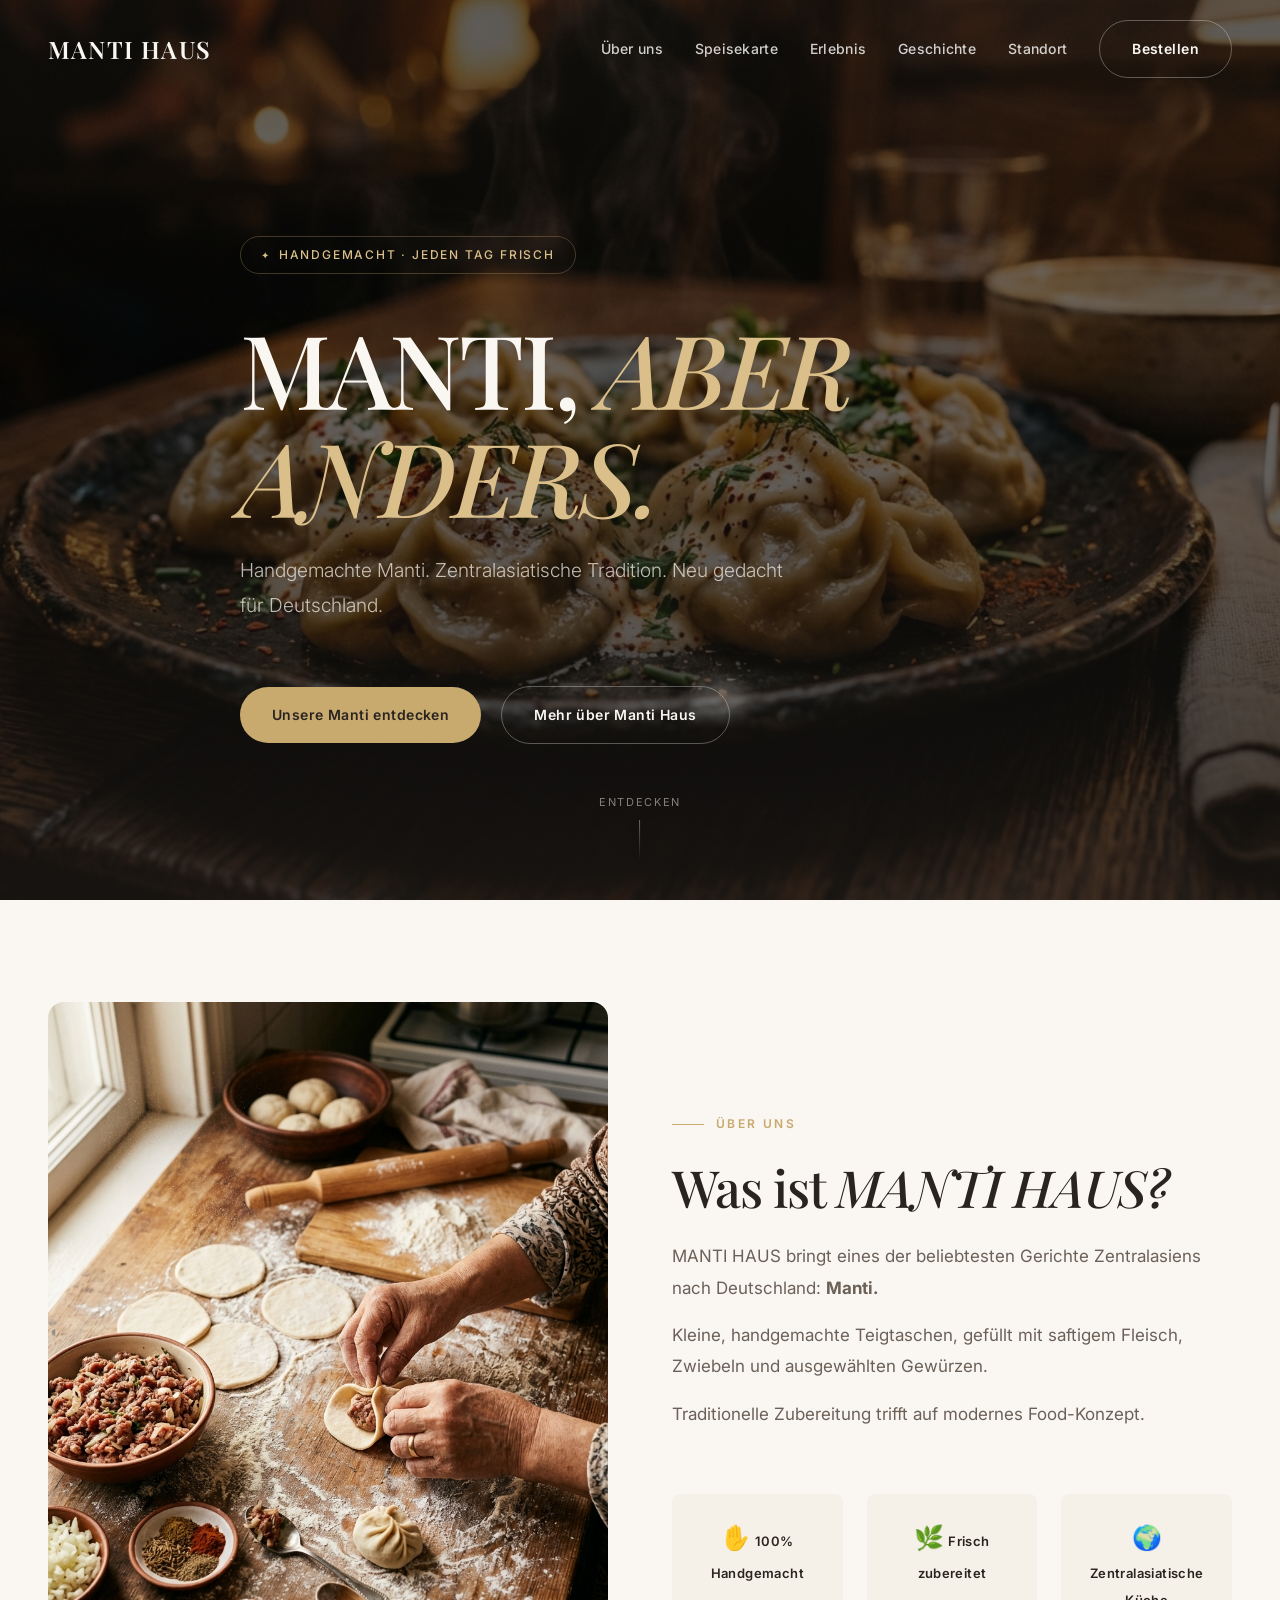
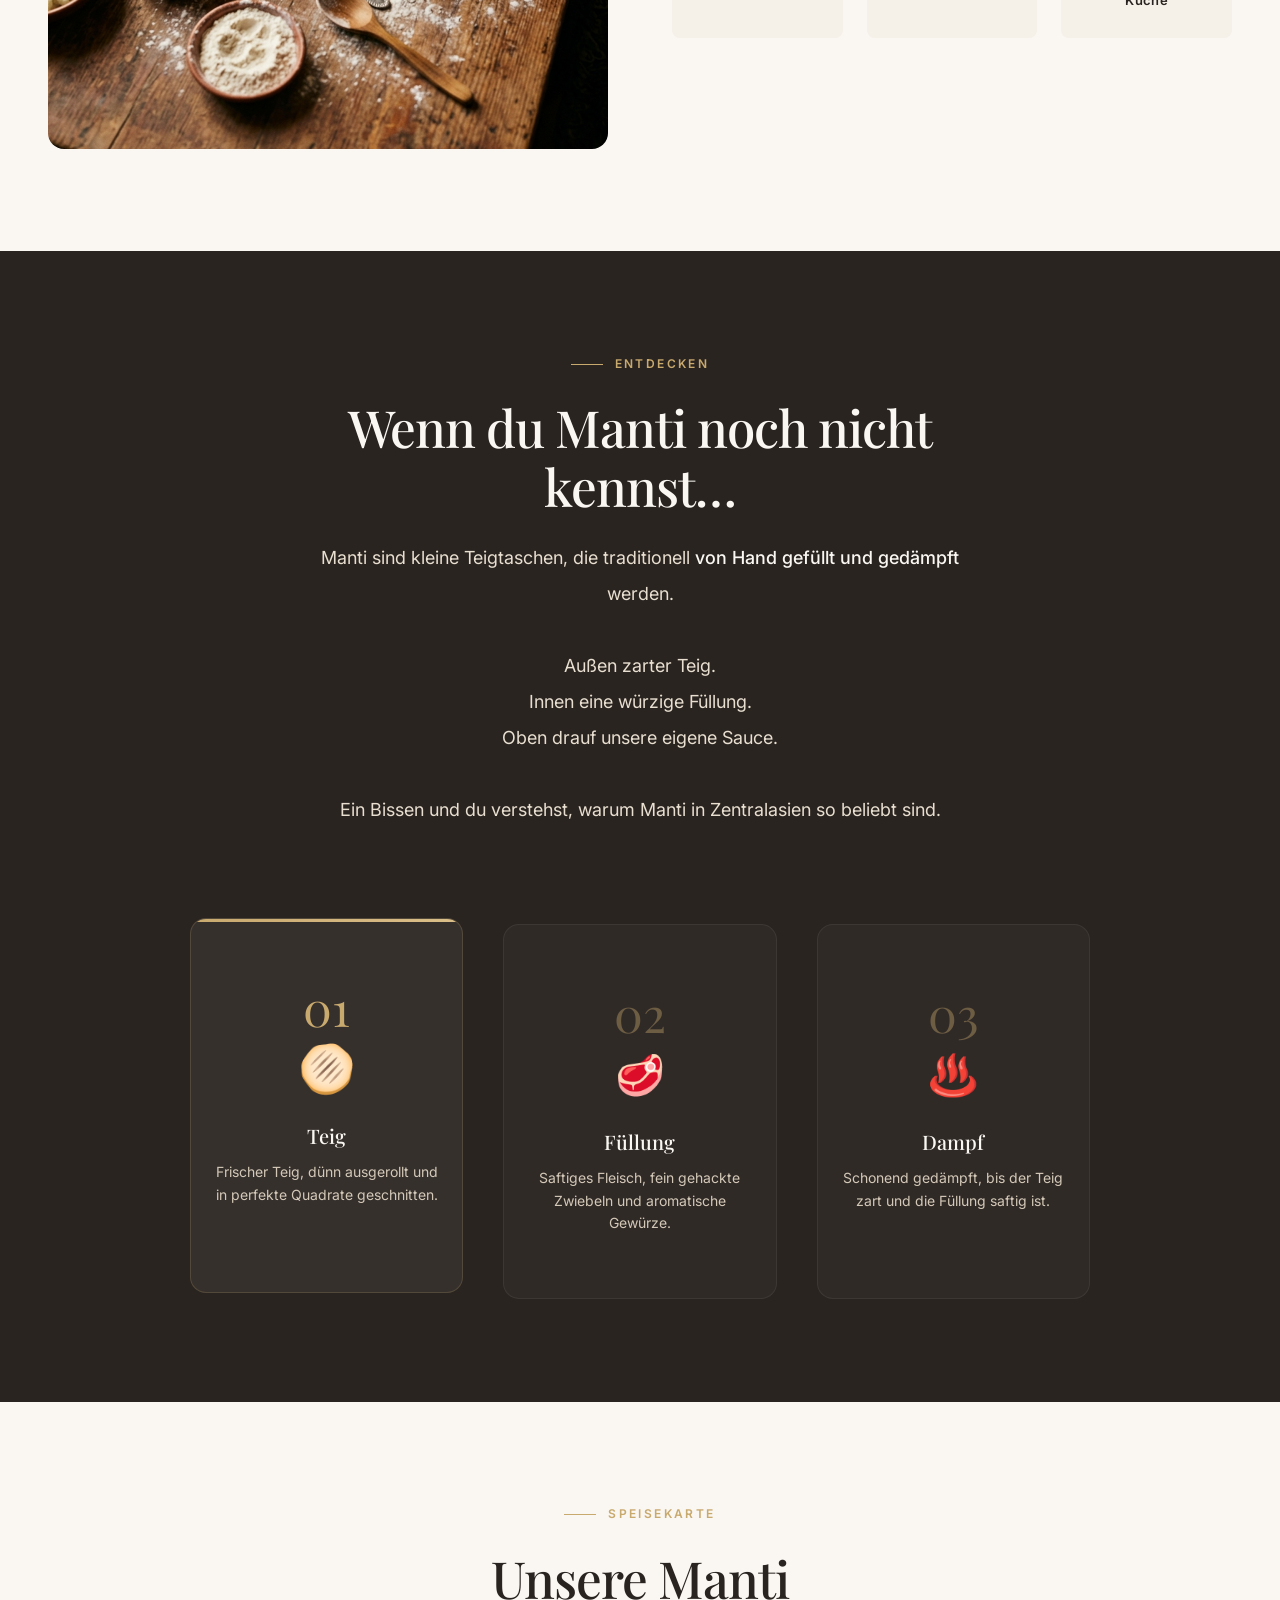
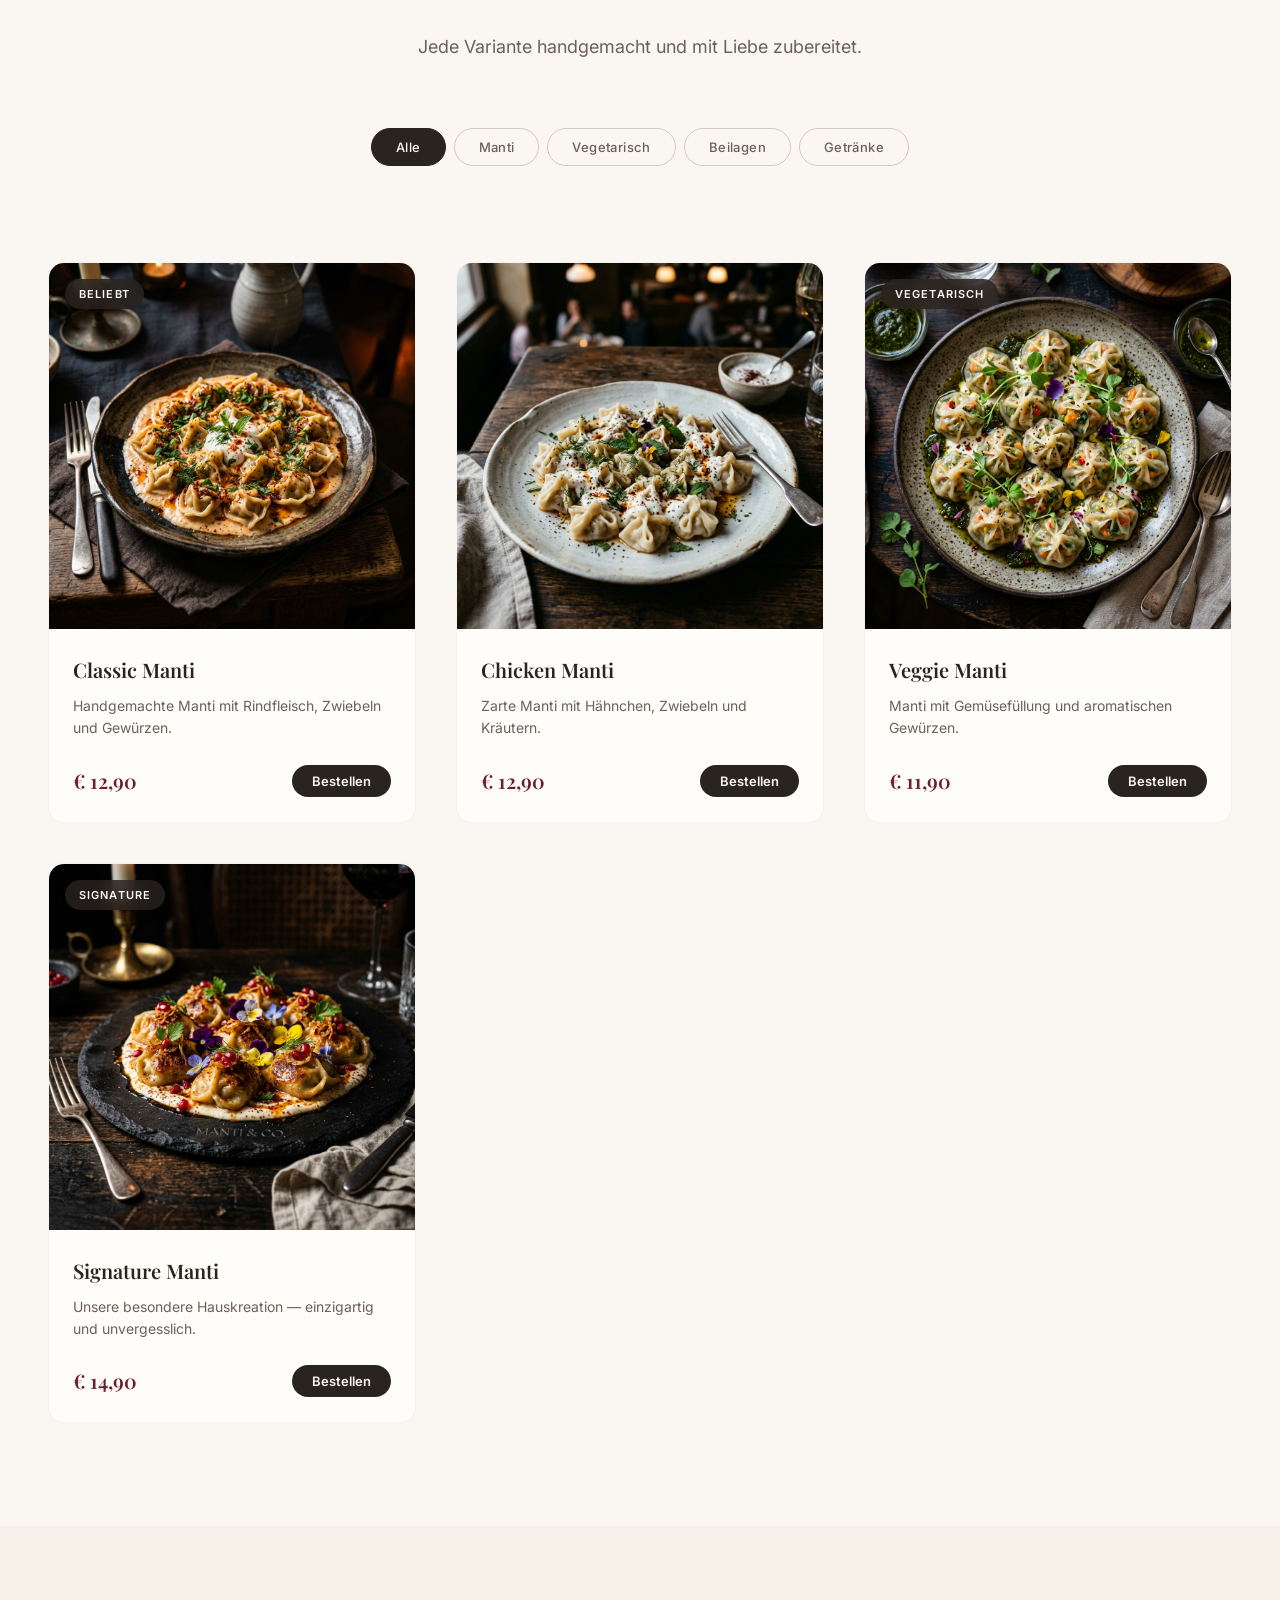
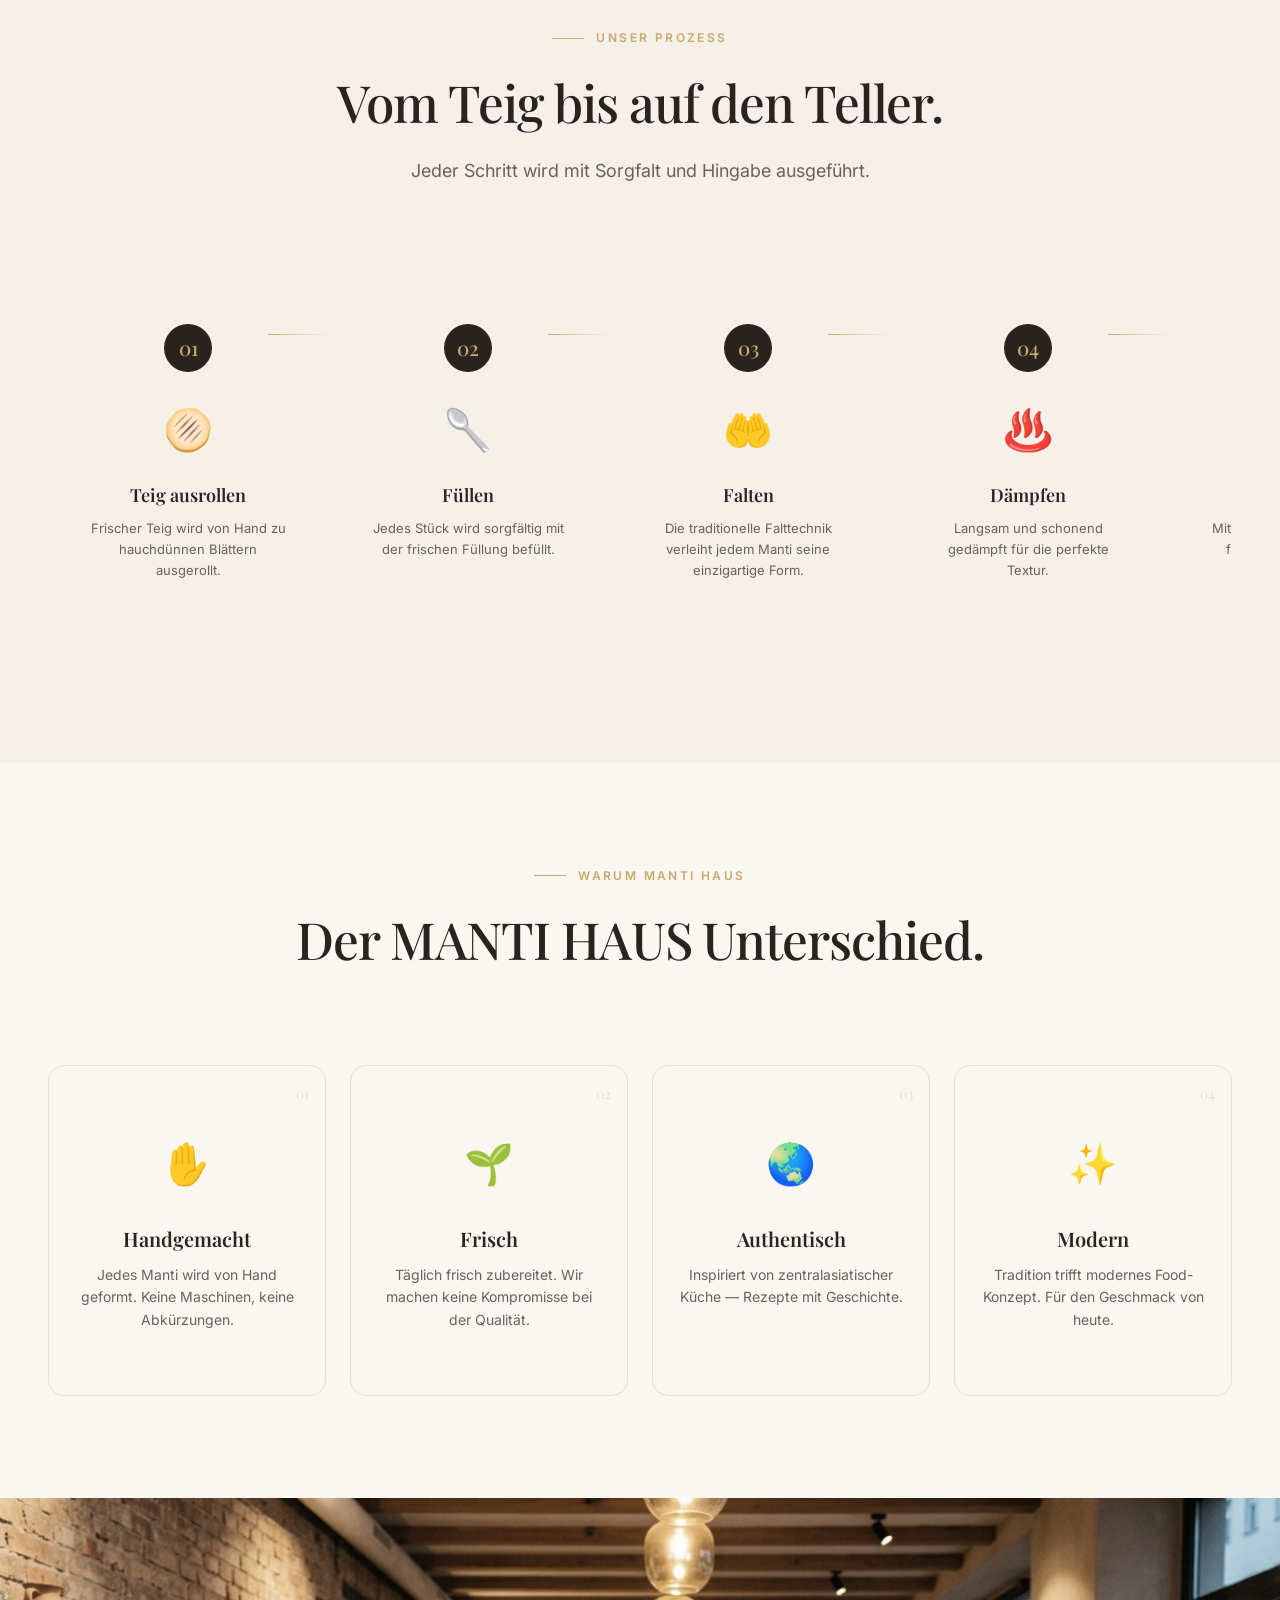
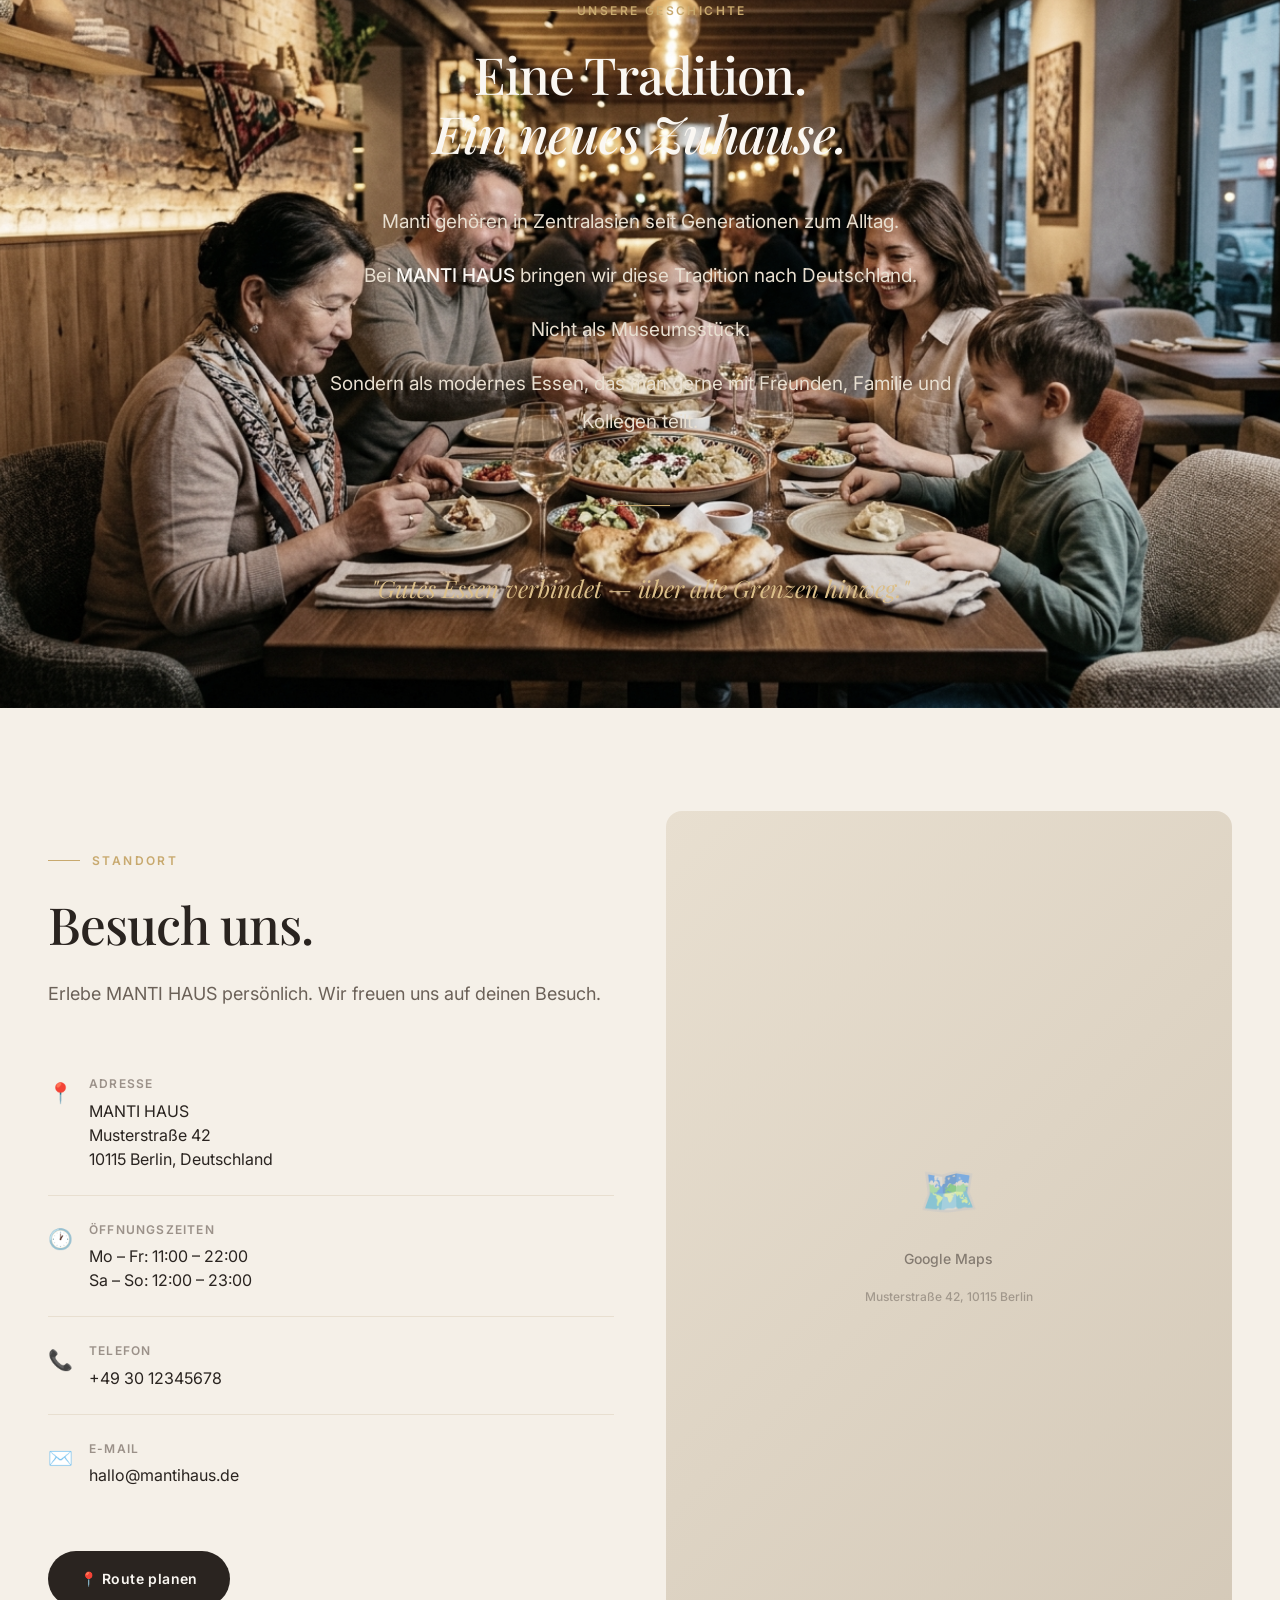
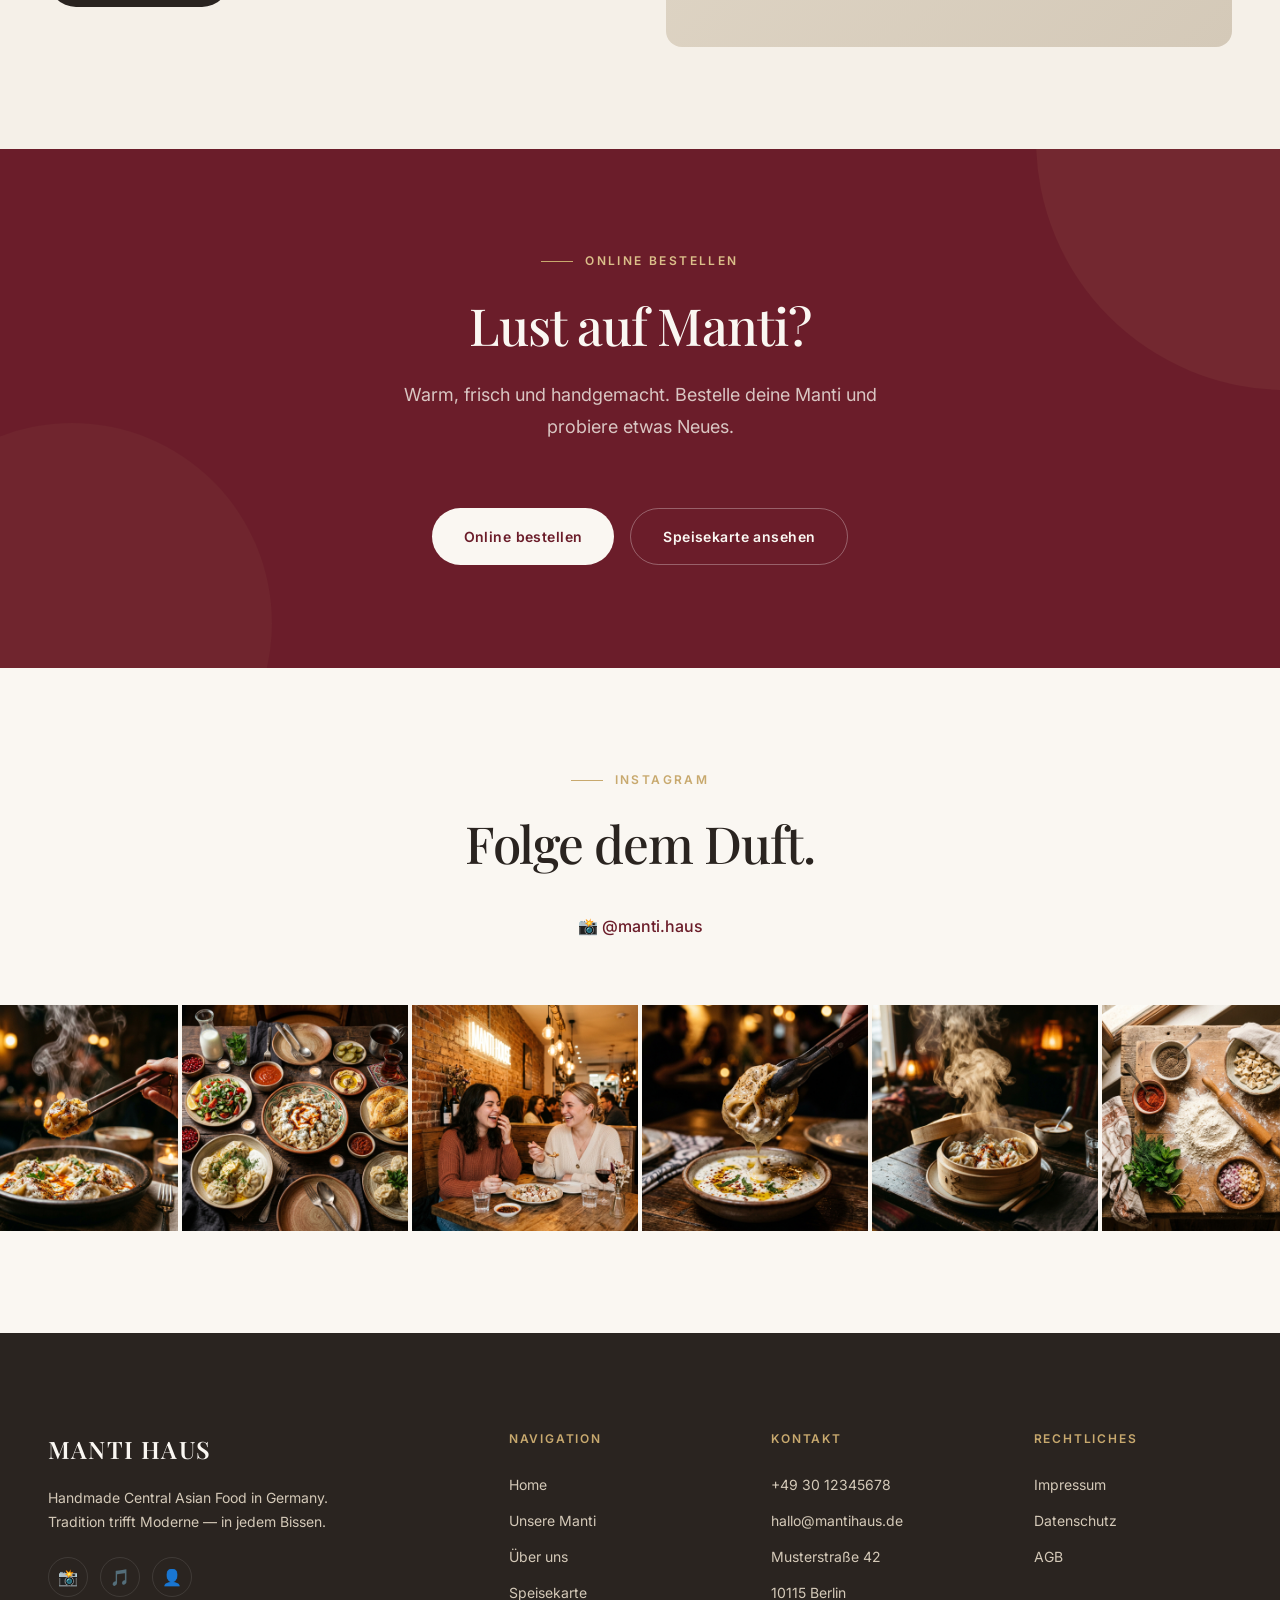
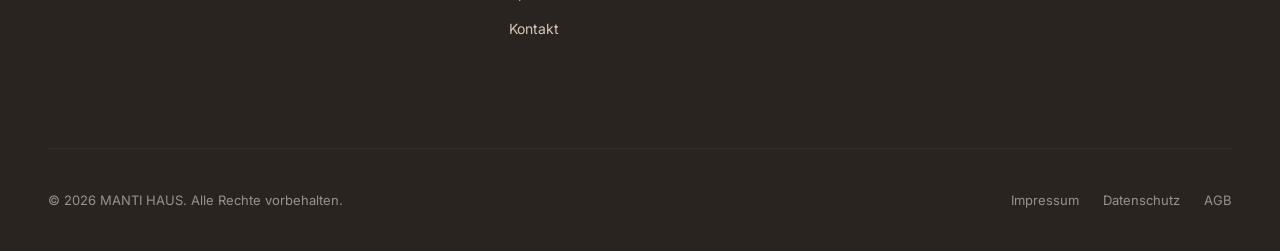
==== index.html @ 69361849 "🥟 Manti Haus - premium restaurant website" ====
<!DOCTYPE html>
<html lang="de">
<head>
  <meta charset="UTF-8">
  <meta name="viewport" content="width=device-width, initial-scale=1.0">
  <meta name="description" content="MANTI HAUS — Handgemachte Manti. Zentralasiatische Tradition, neu gedacht für Deutschland. Entdecke authentische Manti in einem modernen Food-Konzept.">
  <meta name="keywords" content="Manti Restaurant Deutschland, Manti Restaurant, Uzbekisches Restaurant, Zentralasiatische Küche, Manti bestellen, Manti in Deutschland, Handgemachte Manti">
  <meta name="author" content="MANTI HAUS">
  <meta name="robots" content="index, follow">
  
  <!-- Open Graph -->
  <meta property="og:title" content="MANTI HAUS — Handmade Central Asian Food in Germany">
  <meta property="og:description" content="Handgemachte Manti. Zentralasiatische Tradition. Neu gedacht für Deutschland.">
  <meta property="og:type" content="restaurant">
  <meta property="og:locale" content="de_DE">

  <title>MANTI HAUS — Handgemachte Manti | Zentralasiatische Küche in Deutschland</title>
  
  <link rel="stylesheet" href="index.css">
  <link rel="icon" type="image/svg+xml" href="data:image/svg+xml,<svg xmlns='http://www.w3.org/2000/svg' viewBox='0 0 100 100'><text y='.9em' font-size='90'>🥟</text></svg>">
</head>
<body>

  <!-- ====== NAVIGATION ====== -->
  <nav class="nav" id="nav" role="navigation" aria-label="Hauptnavigation">
    <div class="nav__inner">
      <a href="#" class="nav__logo" id="nav-logo">MANTI HAUS</a>
      <div class="nav__links" id="nav-links">
        <a href="#about" class="nav__link">Über uns</a>
        <a href="#menu" class="nav__link">Speisekarte</a>
        <a href="#experience" class="nav__link">Erlebnis</a>
        <a href="#story" class="nav__link">Geschichte</a>
        <a href="#location" class="nav__link">Standort</a>
        <a href="#order" class="btn nav__cta">Bestellen</a>
      </div>
      <button class="nav__toggle" id="nav-toggle" aria-label="Menü öffnen">
        <span></span>
        <span></span>
        <span></span>
      </button>
    </div>
  </nav>

  <!-- ====== HERO ====== -->
  <header class="hero" id="hero">
    <div class="hero__bg">
      <img src="images/hero_manti.jpg" alt="Handgemachte Manti auf einem Keramikteller mit Dampf, serviert im MANTI HAUS Restaurant" loading="eager" fetchpriority="high">
    </div>
    <div class="hero__overlay"></div>
    
    <!-- Steam particles -->
    <div class="hero__steam" id="hero-steam" aria-hidden="true"></div>
    
    <div class="hero__content">
      <div class="hero__badge reveal">
        Handgemacht · Jeden Tag frisch
      </div>
      <h1 class="hero__title reveal reveal-delay-1">
        MANTI, <em>ABER ANDERS.</em>
      </h1>
      <p class="hero__subtitle reveal reveal-delay-2">
        Handgemachte Manti. Zentralasiatische Tradition. Neu gedacht für Deutschland.
      </p>
      <div class="hero__actions reveal reveal-delay-3">
        <a href="#menu" class="btn btn--primary" id="hero-cta-primary">Unsere Manti entdecken</a>
        <a href="#about" class="btn btn--outline" id="hero-cta-secondary">Mehr über Manti Haus</a>
      </div>
    </div>
    
    <div class="hero__scroll" aria-hidden="true">
      <span>Entdecken</span>
      <div class="hero__scroll-line"></div>
    </div>
  </header>

  <!-- ====== ABOUT ====== -->
  <section class="section about" id="about" aria-labelledby="about-title">
    <div class="container">
      <div class="about__grid">
        <div class="about__image-wrap reveal">
          <img src="images/about_preparation.jpg" alt="Handgemachte Manti werden traditionell von Hand zubereitet — Teig, Füllung und Gewürze auf einem Holztisch" loading="lazy">
          <div class="about__image-accent" aria-hidden="true"></div>
        </div>
        <div class="about__content">
          <div class="section__label reveal">Über uns</div>
          <h2 class="section__title reveal reveal-delay-1" id="about-title">Was ist <em>MANTI HAUS?</em></h2>
          <div class="about__text reveal reveal-delay-2">
            <p>MANTI HAUS bringt eines der beliebtesten Gerichte Zentralasiens nach Deutschland: <strong>Manti.</strong></p>
            <p>Kleine, handgemachte Teigtaschen, gefüllt mit saftigem Fleisch, Zwiebeln und ausgewählten Gewürzen.</p>
            <p>Traditionelle Zubereitung trifft auf modernes Food-Konzept.</p>
          </div>
          <div class="about__stats reveal reveal-delay-3">
            <div class="about__stat">
              <span class="about__stat-icon" aria-hidden="true">✋</span>
              <span class="about__stat-text">100% Handgemacht</span>
            </div>
            <div class="about__stat">
              <span class="about__stat-icon" aria-hidden="true">🌿</span>
              <span class="about__stat-text">Frisch zubereitet</span>
            </div>
            <div class="about__stat">
              <span class="about__stat-icon" aria-hidden="true">🌍</span>
              <span class="about__stat-text">Zentralasiatische Küche</span>
            </div>
          </div>
        </div>
      </div>
    </div>
  </section>

  <!-- ====== DISCOVER / WHAT ARE MANTI ====== -->
  <section class="section discover" id="discover" aria-labelledby="discover-title">
    <div class="container">
      <div class="discover__header reveal">
        <div class="section__label" style="justify-content: center;">Entdecken</div>
        <h2 class="section__title" id="discover-title" style="color: var(--cream);">Wenn du Manti noch nicht kennst…</h2>
        <p class="discover__description">
          Manti sind kleine Teigtaschen, die traditionell <strong>von Hand gefüllt und gedämpft</strong> werden.<br><br>
          Außen zarter Teig.<br>
          Innen eine würzige Füllung.<br>
          Oben drauf unsere eigene Sauce.<br><br>
          Ein Bissen und du verstehst, warum Manti in Zentralasien so beliebt sind.
        </p>
      </div>
      
      <div class="discover__steps reveal reveal-delay-1">
        <div class="discover__step active" id="discover-step-1" role="button" tabindex="0">
          <span class="discover__step-number">01</span>
          <span class="discover__step-icon" aria-hidden="true">🫓</span>
          <h3 class="discover__step-title">Teig</h3>
          <p class="discover__step-desc">Frischer Teig, dünn ausgerollt und in perfekte Quadrate geschnitten.</p>
        </div>
        <div class="discover__step" id="discover-step-2" role="button" tabindex="0">
          <span class="discover__step-number">02</span>
          <span class="discover__step-icon" aria-hidden="true">🥩</span>
          <h3 class="discover__step-title">Füllung</h3>
          <p class="discover__step-desc">Saftiges Fleisch, fein gehackte Zwiebeln und aromatische Gewürze.</p>
        </div>
        <div class="discover__step" id="discover-step-3" role="button" tabindex="0">
          <span class="discover__step-number">03</span>
          <span class="discover__step-icon" aria-hidden="true">♨️</span>
          <h3 class="discover__step-title">Dampf</h3>
          <p class="discover__step-desc">Schonend gedämpft, bis der Teig zart und die Füllung saftig ist.</p>
        </div>
      </div>
    </div>
  </section>

  <!-- ====== MENU ====== -->
  <section class="section menu" id="menu" aria-labelledby="menu-title">
    <div class="container">
      <div class="menu__header reveal">
        <div class="section__label" style="justify-content: center;">Speisekarte</div>
        <h2 class="section__title" id="menu-title">Unsere Manti</h2>
        <p class="section__subtitle" style="margin: 0 auto;">Jede Variante handgemacht und mit Liebe zubereitet.</p>
      </div>
      
      <div class="menu__filters reveal reveal-delay-1" role="tablist" aria-label="Menü-Kategorien">
        <button class="menu__filter active" data-filter="all" role="tab" aria-selected="true" id="filter-all">Alle</button>
        <button class="menu__filter" data-filter="manti" role="tab" aria-selected="false" id="filter-manti">Manti</button>
        <button class="menu__filter" data-filter="vegetarisch" role="tab" aria-selected="false" id="filter-veg">Vegetarisch</button>
        <button class="menu__filter" data-filter="beilagen" role="tab" aria-selected="false" id="filter-sides">Beilagen</button>
        <button class="menu__filter" data-filter="getraenke" role="tab" aria-selected="false" id="filter-drinks">Getränke</button>
      </div>
      
      <div class="menu__grid" id="menu-grid" role="tabpanel">
        <!-- Classic Manti -->
        <article class="menu__card reveal" data-category="manti" id="card-classic">
          <div class="menu__card-image">
            <img src="images/menu_classic.jpg" alt="Classic Manti — Handgemachte Manti mit Rindfleisch, serviert mit Tomaten-Sahne-Sauce" loading="lazy">
            <span class="menu__card-tag">Beliebt</span>
          </div>
          <div class="menu__card-body">
            <h3 class="menu__card-name">Classic Manti</h3>
            <p class="menu__card-desc">Handgemachte Manti mit Rindfleisch, Zwiebeln und Gewürzen.</p>
            <div class="menu__card-footer">
              <span class="menu__card-price">€ 12,90</span>
              <button class="menu__card-btn" id="order-classic">Bestellen</button>
            </div>
          </div>
        </article>
        
        <!-- Chicken Manti -->
        <article class="menu__card reveal reveal-delay-1" data-category="manti" id="card-chicken">
          <div class="menu__card-image">
            <img src="images/menu_chicken.jpg" alt="Chicken Manti — Zarte Manti mit Hähnchen, Joghurt-Sauce, Dill und Minze" loading="lazy">
          </div>
          <div class="menu__card-body">
            <h3 class="menu__card-name">Chicken Manti</h3>
            <p class="menu__card-desc">Zarte Manti mit Hähnchen, Zwiebeln und Kräutern.</p>
            <div class="menu__card-footer">
              <span class="menu__card-price">€ 12,90</span>
              <button class="menu__card-btn" id="order-chicken">Bestellen</button>
            </div>
          </div>
        </article>
        
        <!-- Veggie Manti -->
        <article class="menu__card reveal reveal-delay-2" data-category="manti vegetarisch" id="card-veggie">
          <div class="menu__card-image">
            <img src="images/menu_veggie.jpg" alt="Veggie Manti — Manti mit bunter Gemüsefüllung und Kräuter-Pesto-Sauce" loading="lazy">
            <span class="menu__card-tag">Vegetarisch</span>
          </div>
          <div class="menu__card-body">
            <h3 class="menu__card-name">Veggie Manti</h3>
            <p class="menu__card-desc">Manti mit Gemüsefüllung und aromatischen Gewürzen.</p>
            <div class="menu__card-footer">
              <span class="menu__card-price">€ 11,90</span>
              <button class="menu__card-btn" id="order-veggie">Bestellen</button>
            </div>
          </div>
        </article>
        
        <!-- Signature Manti -->
        <article class="menu__card reveal reveal-delay-3" data-category="manti" id="card-signature">
          <div class="menu__card-image">
            <img src="images/menu_signature.jpg" alt="Signature Manti — Goldbraun angebratene Manti mit Haus-Sauce, Granatapfelkernen und essbaren Blüten" loading="lazy">
            <span class="menu__card-tag">Signature</span>
          </div>
          <div class="menu__card-body">
            <h3 class="menu__card-name">Signature Manti</h3>
            <p class="menu__card-desc">Unsere besondere Hauskreation — einzigartig und unvergesslich.</p>
            <div class="menu__card-footer">
              <span class="menu__card-price">€ 14,90</span>
              <button class="menu__card-btn" id="order-signature">Bestellen</button>
            </div>
          </div>
        </article>
      </div>
    </div>
  </section>

  <!-- ====== EXPERIENCE / PROCESS ====== -->
  <section class="section experience" id="experience" aria-labelledby="experience-title">
    <div class="container">
      <div class="experience__header reveal">
        <div class="section__label" style="justify-content: center;">Unser Prozess</div>
        <h2 class="section__title" id="experience-title">Vom Teig bis auf den Teller.</h2>
        <p class="section__subtitle" style="margin: 0 auto;">Jeder Schritt wird mit Sorgfalt und Hingabe ausgeführt.</p>
      </div>
      
      <div class="experience__timeline reveal reveal-delay-1" id="experience-timeline">
        <div class="experience__step">
          <div class="experience__step-number">01</div>
          <span class="experience__step-icon" aria-hidden="true">🫓</span>
          <h3 class="experience__step-title">Teig ausrollen</h3>
          <p class="experience__step-desc">Frischer Teig wird von Hand zu hauchdünnen Blättern ausgerollt.</p>
        </div>
        <div class="experience__step">
          <div class="experience__step-number">02</div>
          <span class="experience__step-icon" aria-hidden="true">🥄</span>
          <h3 class="experience__step-title">Füllen</h3>
          <p class="experience__step-desc">Jedes Stück wird sorgfältig mit der frischen Füllung befüllt.</p>
        </div>
        <div class="experience__step">
          <div class="experience__step-number">03</div>
          <span class="experience__step-icon" aria-hidden="true">🤲</span>
          <h3 class="experience__step-title">Falten</h3>
          <p class="experience__step-desc">Die traditionelle Falttechnik verleiht jedem Manti seine einzigartige Form.</p>
        </div>
        <div class="experience__step">
          <div class="experience__step-number">04</div>
          <span class="experience__step-icon" aria-hidden="true">♨️</span>
          <h3 class="experience__step-title">Dämpfen</h3>
          <p class="experience__step-desc">Langsam und schonend gedämpft für die perfekte Textur.</p>
        </div>
        <div class="experience__step">
          <div class="experience__step-number">05</div>
          <span class="experience__step-icon" aria-hidden="true">🍽️</span>
          <h3 class="experience__step-title">Servieren</h3>
          <p class="experience__step-desc">Mit unserer Hausmarinade und frischen Kräutern serviert.</p>
        </div>
      </div>
    </div>
  </section>

  <!-- ====== DIFFERENCE / FEATURES ====== -->
  <section class="section difference" id="difference" aria-labelledby="difference-title">
    <div class="container">
      <div class="difference__header reveal">
        <div class="section__label" style="justify-content: center;">Warum MANTI HAUS</div>
        <h2 class="section__title" id="difference-title">Der MANTI HAUS Unterschied.</h2>
      </div>
      
      <div class="difference__grid">
        <div class="difference__card reveal" id="feature-handmade">
          <span class="difference__card-icon" aria-hidden="true">✋</span>
          <h3 class="difference__card-title">Handgemacht</h3>
          <p class="difference__card-desc">Jedes Manti wird von Hand geformt. Keine Maschinen, keine Abkürzungen.</p>
        </div>
        <div class="difference__card reveal reveal-delay-1" id="feature-fresh">
          <span class="difference__card-icon" aria-hidden="true">🌱</span>
          <h3 class="difference__card-title">Frisch</h3>
          <p class="difference__card-desc">Täglich frisch zubereitet. Wir machen keine Kompromisse bei der Qualität.</p>
        </div>
        <div class="difference__card reveal reveal-delay-2" id="feature-authentic">
          <span class="difference__card-icon" aria-hidden="true">🌏</span>
          <h3 class="difference__card-title">Authentisch</h3>
          <p class="difference__card-desc">Inspiriert von zentralasiatischer Küche — Rezepte mit Geschichte.</p>
        </div>
        <div class="difference__card reveal reveal-delay-3" id="feature-modern">
          <span class="difference__card-icon" aria-hidden="true">✨</span>
          <h3 class="difference__card-title">Modern</h3>
          <p class="difference__card-desc">Tradition trifft modernes Food-Konzept. Für den Geschmack von heute.</p>
        </div>
      </div>
    </div>
  </section>

  <!-- ====== BRAND STORY ====== -->
  <section class="section section--dark story" id="story" aria-labelledby="story-title">
    <div class="story__bg" aria-hidden="true">
      <img src="images/brand_story.jpg" alt="" loading="lazy">
    </div>
    <div class="container">
      <div class="story__content reveal">
        <div class="section__label" style="justify-content: center;">Unsere Geschichte</div>
        <h2 class="section__title" id="story-title" style="color: var(--cream);">Eine Tradition.<br><em>Ein neues Zuhause.</em></h2>
        <div class="story__text">
          <p>Manti gehören in Zentralasien seit Generationen zum Alltag.</p>
          <p>Bei <strong>MANTI HAUS</strong> bringen wir diese Tradition nach Deutschland.</p>
          <p>Nicht als Museumsstück.</p>
          <p>Sondern als modernes Essen, das man gerne mit Freunden, Familie und Kollegen teilt.</p>
        </div>
        <div class="story__divider" aria-hidden="true"></div>
        <p class="story__quote">"Gutes Essen verbindet — über alle Grenzen hinweg."</p>
      </div>
    </div>
  </section>

  <!-- ====== LOCATION ====== -->
  <section class="section location" id="location" aria-labelledby="location-title">
    <div class="container">
      <div class="location__grid">
        <div class="location__info">
          <div class="section__label reveal">Standort</div>
          <h2 class="section__title reveal reveal-delay-1" id="location-title">Besuch uns.</h2>
          <p class="section__subtitle reveal reveal-delay-2">Erlebe MANTI HAUS persönlich. Wir freuen uns auf deinen Besuch.</p>
          
          <div class="location__details reveal reveal-delay-3">
            <div class="location__item">
              <span class="location__item-icon" aria-hidden="true">📍</span>
              <div>
                <div class="location__item-label">Adresse</div>
                <div class="location__item-value">MANTI HAUS<br>Musterstraße 42<br>10115 Berlin, Deutschland</div>
              </div>
            </div>
            <div class="location__item">
              <span class="location__item-icon" aria-hidden="true">🕐</span>
              <div>
                <div class="location__item-label">Öffnungszeiten</div>
                <div class="location__item-value">Mo – Fr: 11:00 – 22:00<br>Sa – So: 12:00 – 23:00</div>
              </div>
            </div>
            <div class="location__item">
              <span class="location__item-icon" aria-hidden="true">📞</span>
              <div>
                <div class="location__item-label">Telefon</div>
                <div class="location__item-value">+49 30 12345678</div>
              </div>
            </div>
            <div class="location__item">
              <span class="location__item-icon" aria-hidden="true">✉️</span>
              <div>
                <div class="location__item-label">E-Mail</div>
                <div class="location__item-value">hallo@mantihaus.de</div>
              </div>
            </div>
          </div>
          
          <div class="location__cta reveal reveal-delay-4">
            <a href="https://maps.google.com" class="btn btn--dark" target="_blank" rel="noopener" id="route-btn">
              📍 Route planen
            </a>
          </div>
        </div>
        
        <div class="location__map reveal reveal-delay-2">
          <div class="location__map-placeholder" id="map-placeholder">
            <span class="location__map-placeholder-icon" aria-hidden="true">🗺️</span>
            <span class="location__map-placeholder-text">Google Maps</span>
            <span class="location__map-placeholder-text" style="font-size: 0.75rem; opacity: 0.4;">Musterstraße 42, 10115 Berlin</span>
          </div>
        </div>
      </div>
    </div>
  </section>

  <!-- ====== ORDER CTA ====== -->
  <section class="section order-cta" id="order" aria-labelledby="order-title">
    <div class="container">
      <div class="order-cta__content reveal">
        <div class="section__label" style="justify-content: center; color: var(--gold-light);">Online bestellen</div>
        <h2 class="section__title" id="order-title">Lust auf Manti?</h2>
        <p class="order-cta__text">Warm, frisch und handgemacht. Bestelle deine Manti und probiere etwas Neues.</p>
        <div class="order-cta__actions">
          <a href="#" class="btn btn--white" id="order-online-btn">Online bestellen</a>
          <a href="#menu" class="btn btn--outline-light" id="order-menu-btn">Speisekarte ansehen</a>
        </div>
      </div>
    </div>
  </section>

  <!-- ====== SOCIAL / INSTAGRAM ====== -->
  <section class="section social" id="social" aria-labelledby="social-title">
    <div class="container">
      <div class="social__header reveal">
        <div class="section__label" style="justify-content: center;">Instagram</div>
        <h2 class="section__title" id="social-title">Folge dem Duft.</h2>
        <a href="https://instagram.com/manti.haus" class="social__handle" target="_blank" rel="noopener" id="instagram-link">
          📸 @manti.haus
        </a>
      </div>
    </div>
    
    <div class="social__grid reveal reveal-delay-1" id="social-grid">
      <div class="social__item" id="social-1">
        <img src="images/gallery_1.jpg" alt="Dampfende Manti mit Stäbchen — MANTI HAUS Instagram" loading="lazy">
        <div class="social__item-overlay"><span class="social__item-icon">♥</span></div>
      </div>
      <div class="social__item" id="social-2">
        <img src="images/gallery_2.jpg" alt="Manti Dinner Spread von oben — verschiedene Manti, Beilagen und Saucen" loading="lazy">
        <div class="social__item-overlay"><span class="social__item-icon">♥</span></div>
      </div>
      <div class="social__item" id="social-3">
        <img src="images/gallery_3.jpg" alt="Zwei Freundinnen teilen Manti im MANTI HAUS Restaurant" loading="lazy">
        <div class="social__item-overlay"><span class="social__item-icon">♥</span></div>
      </div>
      <div class="social__item" id="social-4">
        <img src="images/gallery_4.jpg" alt="Manti wird in Joghurt-Sauce getunkt — Close-up Food Photography" loading="lazy">
        <div class="social__item-overlay"><span class="social__item-icon">♥</span></div>
      </div>
      <div class="social__item" id="social-5">
        <img src="images/gallery_5.jpg" alt="Manti im Dampfkorb mit aufsteigendem Dampf" loading="lazy">
        <div class="social__item-overlay"><span class="social__item-icon">♥</span></div>
      </div>
      <div class="social__item" id="social-6">
        <img src="images/gallery_6.jpg" alt="Frische Zutaten für Manti — Gewürze, Mehl, Kräuter auf Holztisch" loading="lazy">
        <div class="social__item-overlay"><span class="social__item-icon">♥</span></div>
      </div>
    </div>
  </section>

  <!-- ====== FOOTER ====== -->
  <footer class="footer" id="footer" role="contentinfo">
    <div class="container">
      <div class="footer__grid">
        <div class="footer__brand">
          <div class="footer__brand-name">MANTI HAUS</div>
          <p class="footer__brand-desc">Handmade Central Asian Food in Germany. Tradition trifft Moderne — in jedem Bissen.</p>
          <div class="footer__socials">
            <a href="https://instagram.com/manti.haus" class="footer__social" aria-label="Instagram" target="_blank" rel="noopener" id="footer-instagram">📸</a>
            <a href="https://tiktok.com/@mantihaus" class="footer__social" aria-label="TikTok" target="_blank" rel="noopener" id="footer-tiktok">🎵</a>
            <a href="https://facebook.com/mantihaus" class="footer__social" aria-label="Facebook" target="_blank" rel="noopener" id="footer-facebook">👤</a>
          </div>
        </div>
        <div>
          <div class="footer__title">Navigation</div>
          <a href="#hero" class="footer__link">Home</a>
          <a href="#menu" class="footer__link">Unsere Manti</a>
          <a href="#about" class="footer__link">Über uns</a>
          <a href="#menu" class="footer__link">Speisekarte</a>
          <a href="#location" class="footer__link">Kontakt</a>
        </div>
        <div>
          <div class="footer__title">Kontakt</div>
          <a href="tel:+493012345678" class="footer__link">+49 30 12345678</a>
          <a href="mailto:hallo@mantihaus.de" class="footer__link">hallo@mantihaus.de</a>
          <span class="footer__link">Musterstraße 42</span>
          <span class="footer__link">10115 Berlin</span>
        </div>
        <div>
          <div class="footer__title">Rechtliches</div>
          <a href="#" class="footer__link">Impressum</a>
          <a href="#" class="footer__link">Datenschutz</a>
          <a href="#" class="footer__link">AGB</a>
        </div>
      </div>
      <div class="footer__bottom">
        <span class="footer__copyright">© 2026 MANTI HAUS. Alle Rechte vorbehalten.</span>
        <div class="footer__legal">
          <a href="#">Impressum</a>
          <a href="#">Datenschutz</a>
          <a href="#">AGB</a>
        </div>
      </div>
    </div>
  </footer>

  <script src="index.js"></script>

  <!-- Schema.org Structured Data for Local SEO -->
  <script type="application/ld+json">
  {
    "@context": "https://schema.org",
    "@type": "Restaurant",
    "name": "MANTI HAUS",
    "description": "Handgemachte Manti — Zentralasiatische Küche in Deutschland. Traditionelle Zubereitung trifft auf modernes Food-Konzept.",
    "url": "https://mantihaus.de",
    "telephone": "+493012345678",
    "email": "hallo@mantihaus.de",
    "address": {
      "@type": "PostalAddress",
      "streetAddress": "Musterstraße 42",
      "addressLocality": "Berlin",
      "postalCode": "10115",
      "addressCountry": "DE"
    },
    "servesCuisine": ["Central Asian", "Uzbek"],
    "priceRange": "€€",
    "openingHoursSpecification": [
      {
        "@type": "OpeningHoursSpecification",
        "dayOfWeek": ["Monday", "Tuesday", "Wednesday", "Thursday", "Friday"],
        "opens": "11:00",
        "closes": "22:00"
      },
      {
        "@type": "OpeningHoursSpecification",
        "dayOfWeek": ["Saturday", "Sunday"],
        "opens": "12:00",
        "closes": "23:00"
      }
    ]
  }
  </script>
</body>
</html>
---- index.css ----
/* ========================================
   MANTI HAUS — Design System & Styles
   ======================================== */

/* --- Google Fonts --- */
@import url('https://fonts.googleapis.com/css2?family=Inter:wght@300;400;500;600;700&family=Playfair+Display:ital,wght@0,400;0,500;0,600;0,700;1,400;1,500&display=swap');

/* --- CSS Custom Properties --- */
:root {
  /* Colors */
  --cream: #FAF7F2;
  --cream-light: #FFFDF9;
  --warm-white: #F5F0E8;
  --beige: #E8DFD0;
  --beige-dark: #D4C9B8;
  --burgundy: #6B1D2A;
  --burgundy-light: #8A2B3C;
  --burgundy-dark: #4A1220;
  --charcoal: #2A2420;
  --charcoal-light: #3D3530;
  --charcoal-medium: #4A413B;
  --gold: #C8A96E;
  --gold-light: #DBBF8A;
  --gold-dark: #A68B52;
  --text-primary: #2A2420;
  --text-secondary: #6B6158;
  --text-muted: #9B9189;
  --overlay-dark: rgba(42, 36, 32, 0.7);
  --overlay-light: rgba(42, 36, 32, 0.4);

  /* Typography */
  --font-display: 'Playfair Display', Georgia, serif;
  --font-body: 'Inter', -apple-system, BlinkMacSystemFont, sans-serif;

  /* Spacing */
  --space-xs: 0.5rem;
  --space-sm: 1rem;
  --space-md: 1.5rem;
  --space-lg: 2.5rem;
  --space-xl: 4rem;
  --space-2xl: 6rem;
  --space-3xl: 8rem;

  /* Borders & Radius */
  --radius-sm: 4px;
  --radius-md: 8px;
  --radius-lg: 16px;
  --radius-xl: 24px;
  --radius-full: 9999px;

  /* Shadows */
  --shadow-sm: 0 2px 8px rgba(42, 36, 32, 0.06);
  --shadow-md: 0 4px 20px rgba(42, 36, 32, 0.08);
  --shadow-lg: 0 8px 40px rgba(42, 36, 32, 0.12);
  --shadow-xl: 0 16px 60px rgba(42, 36, 32, 0.16);

  /* Transitions */
  --ease-out: cubic-bezier(0.16, 1, 0.3, 1);
  --ease-in-out: cubic-bezier(0.65, 0, 0.35, 1);
  --transition-fast: 0.2s var(--ease-out);
  --transition-normal: 0.4s var(--ease-out);
  --transition-slow: 0.6s var(--ease-out);

  /* Layout */
  --container-max: 1280px;
  --container-narrow: 960px;
  --nav-height: 80px;
}

/* --- Reset & Base --- */
*,
*::before,
*::after {
  margin: 0;
  padding: 0;
  box-sizing: border-box;
}

html {
  scroll-behavior: smooth;
  -webkit-font-smoothing: antialiased;
  -moz-osx-font-smoothing: grayscale;
  font-size: 16px;
}

body {
  font-family: var(--font-body);
  color: var(--text-primary);
  background-color: var(--cream);
  line-height: 1.7;
  overflow-x: hidden;
}

img {
  max-width: 100%;
  height: auto;
  display: block;
}

a {
  text-decoration: none;
  color: inherit;
  transition: color var(--transition-fast);
}

button {
  cursor: pointer;
  border: none;
  background: none;
  font-family: var(--font-body);
}

ul, ol {
  list-style: none;
}

/* --- Utility --- */
.container {
  max-width: var(--container-max);
  margin: 0 auto;
  padding: 0 clamp(1.5rem, 4vw, 3rem);
}

.container--narrow {
  max-width: var(--container-narrow);
}

.sr-only {
  position: absolute;
  width: 1px;
  height: 1px;
  margin: -1px;
  overflow: hidden;
  clip: rect(0, 0, 0, 0);
  border: 0;
}

/* --- Section Base --- */
.section {
  padding: clamp(4rem, 8vw, 8rem) 0;
}

.section--dark {
  background-color: var(--charcoal);
  color: var(--cream);
}

.section--warm {
  background-color: var(--warm-white);
}

.section--beige {
  background-color: var(--beige);
}

.section__label {
  font-family: var(--font-body);
  font-size: 0.75rem;
  font-weight: 600;
  letter-spacing: 0.2em;
  text-transform: uppercase;
  color: var(--gold);
  margin-bottom: var(--space-md);
  display: flex;
  align-items: center;
  gap: 0.75rem;
}

.section__label::before {
  content: '';
  width: 32px;
  height: 1px;
  background: var(--gold);
}

.section__title {
  font-family: var(--font-display);
  font-size: clamp(2rem, 4vw, 3.5rem);
  font-weight: 500;
  line-height: 1.15;
  letter-spacing: -0.02em;
  margin-bottom: var(--space-md);
}

.section__subtitle {
  font-size: 1.125rem;
  color: var(--text-secondary);
  max-width: 600px;
  line-height: 1.8;
}

.section--dark .section__subtitle {
  color: var(--beige);
}

/* --- Reveal Animations --- */
.reveal {
  opacity: 0;
  transform: translateY(40px);
  transition: opacity 0.8s var(--ease-out), transform 0.8s var(--ease-out);
}

.reveal.revealed {
  opacity: 1;
  transform: translateY(0);
}

.reveal-delay-1 { transition-delay: 0.1s; }
.reveal-delay-2 { transition-delay: 0.2s; }
.reveal-delay-3 { transition-delay: 0.3s; }
.reveal-delay-4 { transition-delay: 0.4s; }
.reveal-delay-5 { transition-delay: 0.5s; }

/* ========================================
   NAVIGATION
   ======================================== */
.nav {
  position: fixed;
  top: 0;
  left: 0;
  right: 0;
  z-index: 1000;
  transition: background var(--transition-normal), box-shadow var(--transition-normal), padding var(--transition-normal);
  padding: 1.25rem 0;
}

.nav.scrolled {
  background: rgba(250, 247, 242, 0.95);
  backdrop-filter: blur(20px);
  -webkit-backdrop-filter: blur(20px);
  box-shadow: 0 1px 0 rgba(42, 36, 32, 0.06);
  padding: 0.75rem 0;
}

.nav__inner {
  display: flex;
  align-items: center;
  justify-content: space-between;
  max-width: var(--container-max);
  margin: 0 auto;
  padding: 0 clamp(1.5rem, 4vw, 3rem);
}

.nav__logo {
  font-family: var(--font-display);
  font-size: 1.5rem;
  font-weight: 600;
  letter-spacing: 0.05em;
  color: var(--cream);
  transition: color var(--transition-fast);
}

.nav.scrolled .nav__logo {
  color: var(--charcoal);
}

.nav__links {
  display: flex;
  align-items: center;
  gap: 2rem;
}

.nav__link {
  font-size: 0.875rem;
  font-weight: 500;
  letter-spacing: 0.02em;
  color: rgba(255, 255, 255, 0.8);
  transition: color var(--transition-fast);
  position: relative;
}

.nav__link::after {
  content: '';
  position: absolute;
  bottom: -4px;
  left: 0;
  width: 0;
  height: 1px;
  background: var(--gold);
  transition: width var(--transition-normal);
}

.nav__link:hover::after {
  width: 100%;
}

.nav.scrolled .nav__link {
  color: var(--text-secondary);
}

.nav__link:hover {
  color: var(--cream-light);
}

.nav.scrolled .nav__link:hover {
  color: var(--charcoal);
}

.nav__cta {
  font-size: 0.8125rem;
  font-weight: 600;
  letter-spacing: 0.04em;
  padding: 0.625rem 1.5rem;
  border: 1px solid rgba(255, 255, 255, 0.3);
  border-radius: var(--radius-full);
  color: var(--cream);
  transition: all var(--transition-fast);
}

.nav__cta:hover {
  background: var(--cream);
  color: var(--charcoal);
  border-color: var(--cream);
}

.nav.scrolled .nav__cta {
  border-color: var(--charcoal);
  color: var(--charcoal);
}

.nav.scrolled .nav__cta:hover {
  background: var(--charcoal);
  color: var(--cream);
}

/* Mobile nav toggle */
.nav__toggle {
  display: none;
  flex-direction: column;
  gap: 5px;
  padding: 4px;
  z-index: 1001;
}

.nav__toggle span {
  width: 24px;
  height: 2px;
  background: var(--cream);
  transition: all var(--transition-fast);
  border-radius: 2px;
}

.nav.scrolled .nav__toggle span {
  background: var(--charcoal);
}

.nav__toggle.active span:nth-child(1) {
  transform: rotate(45deg) translate(5px, 5px);
}

.nav__toggle.active span:nth-child(2) {
  opacity: 0;
}

.nav__toggle.active span:nth-child(3) {
  transform: rotate(-45deg) translate(5px, -5px);
}

/* ========================================
   HERO SECTION
   ======================================== */
.hero {
  position: relative;
  min-height: 100vh;
  display: flex;
  align-items: center;
  overflow: hidden;
  background: var(--charcoal);
}

.hero__bg {
  position: absolute;
  inset: 0;
  z-index: 1;
}

.hero__bg img {
  width: 100%;
  height: 100%;
  object-fit: cover;
  object-position: center;
  filter: brightness(0.45);
  transform: scale(1.05);
  animation: heroZoom 20s ease-in-out infinite alternate;
}

@keyframes heroZoom {
  0% { transform: scale(1.05); }
  100% { transform: scale(1.12); }
}

.hero__overlay {
  position: absolute;
  inset: 0;
  z-index: 2;
  background: linear-gradient(
    180deg,
    rgba(42, 36, 32, 0.3) 0%,
    rgba(42, 36, 32, 0.1) 40%,
    rgba(42, 36, 32, 0.5) 100%
  );
}

/* Steam animation */
.hero__steam {
  position: absolute;
  bottom: 20%;
  left: 50%;
  transform: translateX(-50%);
  z-index: 3;
  width: 300px;
  height: 200px;
  pointer-events: none;
}

.steam-particle {
  position: absolute;
  bottom: 0;
  background: rgba(255, 255, 255, 0.06);
  border-radius: 50%;
  filter: blur(8px);
  animation: steamRise linear infinite;
}

@keyframes steamRise {
  0% {
    opacity: 0;
    transform: translateY(0) translateX(0) scale(0.5);
  }
  15% {
    opacity: 0.6;
  }
  50% {
    opacity: 0.3;
  }
  100% {
    opacity: 0;
    transform: translateY(-200px) translateX(var(--drift)) scale(1.5);
  }
}

.hero__content {
  position: relative;
  z-index: 4;
  max-width: var(--container-max);
  margin: 0 auto;
  padding: 0 clamp(1.5rem, 4vw, 3rem);
  padding-top: var(--nav-height);
}

.hero__badge {
  display: inline-flex;
  align-items: center;
  gap: 0.5rem;
  font-size: 0.75rem;
  font-weight: 500;
  letter-spacing: 0.15em;
  text-transform: uppercase;
  color: var(--gold-light);
  padding: 0.5rem 1.25rem;
  border: 1px solid rgba(200, 169, 110, 0.3);
  border-radius: var(--radius-full);
  margin-bottom: var(--space-lg);
  backdrop-filter: blur(4px);
}

.hero__badge::before {
  content: '✦';
  font-size: 0.625rem;
}

.hero__title {
  font-family: var(--font-display);
  font-size: clamp(3rem, 8vw, 6.5rem);
  font-weight: 500;
  line-height: 1.05;
  letter-spacing: -0.03em;
  color: var(--cream);
  margin-bottom: var(--space-md);
  max-width: 800px;
}

.hero__title em {
  font-style: italic;
  color: var(--gold-light);
}

.hero__subtitle {
  font-size: clamp(1rem, 1.5vw, 1.25rem);
  color: rgba(245, 240, 232, 0.75);
  max-width: 550px;
  line-height: 1.8;
  margin-bottom: var(--space-xl);
  font-weight: 300;
}

.hero__actions {
  display: flex;
  align-items: center;
  gap: 1.25rem;
  flex-wrap: wrap;
}

.btn {
  display: inline-flex;
  align-items: center;
  justify-content: center;
  gap: 0.5rem;
  font-size: 0.875rem;
  font-weight: 600;
  letter-spacing: 0.03em;
  padding: 1rem 2rem;
  border-radius: var(--radius-full);
  transition: all var(--transition-fast);
  white-space: nowrap;
}

.btn--primary {
  background: var(--gold);
  color: var(--charcoal);
}

.btn--primary:hover {
  background: var(--gold-light);
  transform: translateY(-2px);
  box-shadow: 0 8px 24px rgba(200, 169, 110, 0.3);
}

.btn--outline {
  border: 1px solid rgba(255, 255, 255, 0.3);
  color: var(--cream);
}

.btn--outline:hover {
  border-color: var(--cream);
  background: rgba(255, 255, 255, 0.08);
}

.btn--dark {
  background: var(--charcoal);
  color: var(--cream);
}

.btn--dark:hover {
  background: var(--charcoal-light);
  transform: translateY(-2px);
  box-shadow: var(--shadow-lg);
}

.btn--burgundy {
  background: var(--burgundy);
  color: var(--cream);
}

.btn--burgundy:hover {
  background: var(--burgundy-light);
  transform: translateY(-2px);
  box-shadow: 0 8px 24px rgba(107, 29, 42, 0.3);
}

.btn--ghost {
  color: var(--charcoal);
  border: 1px solid var(--beige-dark);
}

.btn--ghost:hover {
  border-color: var(--charcoal);
  background: var(--charcoal);
  color: var(--cream);
}

.hero__scroll {
  position: absolute;
  bottom: 2.5rem;
  left: 50%;
  transform: translateX(-50%);
  z-index: 4;
  display: flex;
  flex-direction: column;
  align-items: center;
  gap: 0.5rem;
  color: rgba(245, 240, 232, 0.5);
  font-size: 0.6875rem;
  letter-spacing: 0.15em;
  text-transform: uppercase;
  animation: scrollBounce 2s ease-in-out infinite;
}

.hero__scroll-line {
  width: 1px;
  height: 40px;
  background: linear-gradient(to bottom, rgba(245, 240, 232, 0.4), transparent);
  animation: scrollLinePulse 2s ease-in-out infinite;
}

@keyframes scrollBounce {
  0%, 100% { transform: translateX(-50%) translateY(0); }
  50% { transform: translateX(-50%) translateY(8px); }
}

@keyframes scrollLinePulse {
  0%, 100% { opacity: 0.4; }
  50% { opacity: 1; }
}

/* ========================================
   ABOUT SECTION
   ======================================== */
.about {
  background: var(--cream);
}

.about__grid {
  display: grid;
  grid-template-columns: 1fr 1fr;
  gap: clamp(2rem, 5vw, 5rem);
  align-items: center;
}

.about__image-wrap {
  position: relative;
  border-radius: var(--radius-lg);
  overflow: hidden;
  aspect-ratio: 3/4;
}

.about__image-wrap img {
  width: 100%;
  height: 100%;
  object-fit: cover;
  transition: transform 0.8s var(--ease-out);
}

.about__image-wrap:hover img {
  transform: scale(1.04);
}

.about__image-accent {
  position: absolute;
  bottom: -12px;
  right: -12px;
  width: 120px;
  height: 120px;
  border: 2px solid var(--gold);
  border-radius: var(--radius-lg);
  z-index: -1;
}

.about__content {
  padding: var(--space-lg) 0;
}

.about__text {
  font-size: 1.0625rem;
  color: var(--text-secondary);
  line-height: 1.85;
  margin-bottom: var(--space-xl);
}

.about__text p + p {
  margin-top: var(--space-sm);
}

.about__stats {
  display: grid;
  grid-template-columns: repeat(3, 1fr);
  gap: var(--space-md);
}

.about__stat {
  text-align: center;
  padding: var(--space-md);
  background: var(--warm-white);
  border-radius: var(--radius-md);
  transition: transform var(--transition-fast), box-shadow var(--transition-fast);
}

.about__stat:hover {
  transform: translateY(-4px);
  box-shadow: var(--shadow-md);
}

.about__stat-icon {
  font-size: 1.5rem;
  margin-bottom: 0.5rem;
}

.about__stat-text {
  font-size: 0.8125rem;
  font-weight: 600;
  letter-spacing: 0.03em;
  color: var(--charcoal);
}

/* ========================================
   DISCOVER / WHAT ARE MANTI
   ======================================== */
.discover {
  background: var(--charcoal);
  color: var(--cream);
  overflow: hidden;
}

.discover__header {
  text-align: center;
  max-width: 700px;
  margin: 0 auto var(--space-2xl);
}

.discover__description {
  font-size: 1.125rem;
  color: var(--beige);
  line-height: 2;
  margin-top: var(--space-md);
}

.discover__description strong {
  color: var(--cream);
  font-weight: 500;
}

.discover__steps {
  display: grid;
  grid-template-columns: repeat(3, 1fr);
  gap: var(--space-lg);
  max-width: 900px;
  margin: 0 auto;
}

.discover__step {
  text-align: center;
  padding: var(--space-xl) var(--space-md);
  border-radius: var(--radius-lg);
  background: rgba(255, 255, 255, 0.03);
  border: 1px solid rgba(255, 255, 255, 0.06);
  transition: all var(--transition-normal);
  cursor: pointer;
  position: relative;
  overflow: hidden;
}

.discover__step::before {
  content: '';
  position: absolute;
  top: 0;
  left: 0;
  right: 0;
  height: 3px;
  background: linear-gradient(90deg, var(--gold), var(--gold-light));
  transform: scaleX(0);
  transform-origin: left;
  transition: transform 0.6s var(--ease-out);
}

.discover__step:hover::before,
.discover__step.active::before {
  transform: scaleX(1);
}

.discover__step:hover,
.discover__step.active {
  background: rgba(255, 255, 255, 0.06);
  border-color: rgba(200, 169, 110, 0.2);
  transform: translateY(-6px);
}

.discover__step-number {
  font-family: var(--font-display);
  font-size: 3rem;
  font-weight: 400;
  color: var(--gold);
  opacity: 0.4;
  line-height: 1;
  margin-bottom: var(--space-sm);
}

.discover__step.active .discover__step-number {
  opacity: 1;
}

.discover__step-icon {
  font-size: 2.5rem;
  margin-bottom: var(--space-sm);
  display: block;
  transition: transform var(--transition-normal);
}

.discover__step:hover .discover__step-icon,
.discover__step.active .discover__step-icon {
  transform: scale(1.15);
}

.discover__step-title {
  font-family: var(--font-display);
  font-size: 1.25rem;
  font-weight: 500;
  margin-bottom: 0.5rem;
}

.discover__step-desc {
  font-size: 0.875rem;
  color: var(--beige-dark);
  line-height: 1.6;
}

/* ========================================
   MENU SECTION
   ======================================== */
.menu {
  background: var(--cream);
}

.menu__header {
  text-align: center;
  margin-bottom: var(--space-xl);
}

.menu__filters {
  display: flex;
  justify-content: center;
  gap: 0.5rem;
  margin-bottom: var(--space-2xl);
  flex-wrap: wrap;
}

.menu__filter {
  font-size: 0.8125rem;
  font-weight: 500;
  letter-spacing: 0.03em;
  padding: 0.625rem 1.5rem;
  border-radius: var(--radius-full);
  border: 1px solid var(--beige-dark);
  color: var(--text-secondary);
  transition: all var(--transition-fast);
}

.menu__filter:hover {
  border-color: var(--charcoal);
  color: var(--charcoal);
}

.menu__filter.active {
  background: var(--charcoal);
  color: var(--cream);
  border-color: var(--charcoal);
}

.menu__grid {
  display: grid;
  grid-template-columns: repeat(auto-fill, minmax(280px, 1fr));
  gap: var(--space-lg);
}

.menu__card {
  background: var(--cream-light);
  border-radius: var(--radius-lg);
  overflow: hidden;
  transition: all var(--transition-normal);
  border: 1px solid rgba(0, 0, 0, 0.04);
}

.menu__card:hover {
  transform: translateY(-8px);
  box-shadow: var(--shadow-xl);
}

.menu__card-image {
  position: relative;
  aspect-ratio: 1;
  overflow: hidden;
}

.menu__card-image img {
  width: 100%;
  height: 100%;
  object-fit: cover;
  transition: transform 0.8s var(--ease-out);
}

.menu__card:hover .menu__card-image img {
  transform: scale(1.08);
}

.menu__card-tag {
  position: absolute;
  top: 1rem;
  left: 1rem;
  font-size: 0.6875rem;
  font-weight: 600;
  letter-spacing: 0.1em;
  text-transform: uppercase;
  padding: 0.375rem 0.875rem;
  background: rgba(42, 36, 32, 0.8);
  backdrop-filter: blur(8px);
  color: var(--cream);
  border-radius: var(--radius-full);
}

.menu__card-body {
  padding: var(--space-md);
}

.menu__card-name {
  font-family: var(--font-display);
  font-size: 1.25rem;
  font-weight: 600;
  margin-bottom: 0.5rem;
}

.menu__card-desc {
  font-size: 0.875rem;
  color: var(--text-secondary);
  line-height: 1.6;
  margin-bottom: var(--space-md);
}

.menu__card-footer {
  display: flex;
  align-items: center;
  justify-content: space-between;
}

.menu__card-price {
  font-family: var(--font-display);
  font-size: 1.25rem;
  font-weight: 600;
  color: var(--burgundy);
}

.menu__card-btn {
  font-size: 0.8125rem;
  font-weight: 600;
  padding: 0.5rem 1.25rem;
  background: var(--charcoal);
  color: var(--cream);
  border-radius: var(--radius-full);
  transition: all var(--transition-fast);
}

.menu__card-btn:hover {
  background: var(--burgundy);
  transform: translateY(-1px);
}

/* ========================================
   EXPERIENCE / PROCESS SECTION
   ======================================== */
.experience {
  background: var(--warm-white);
  overflow: hidden;
}

.experience__header {
  text-align: center;
  margin-bottom: var(--space-2xl);
}

.experience__timeline {
  display: flex;
  gap: 0;
  overflow-x: auto;
  scroll-snap-type: x mandatory;
  padding-bottom: var(--space-lg);
  scrollbar-width: none;
  -ms-overflow-style: none;
}

.experience__timeline::-webkit-scrollbar {
  display: none;
}

.experience__step {
  flex: 0 0 auto;
  width: min(280px, 80vw);
  scroll-snap-align: start;
  padding: var(--space-lg);
  position: relative;
  text-align: center;
}

.experience__step::after {
  content: '';
  position: absolute;
  top: 50px;
  right: 0;
  width: 60px;
  height: 1px;
  background: linear-gradient(90deg, var(--gold), transparent);
}

.experience__step:last-child::after {
  display: none;
}

.experience__step-number {
  display: inline-flex;
  align-items: center;
  justify-content: center;
  width: 48px;
  height: 48px;
  border-radius: 50%;
  background: var(--charcoal);
  color: var(--gold);
  font-family: var(--font-display);
  font-size: 1.25rem;
  font-weight: 500;
  margin-bottom: var(--space-md);
}

.experience__step-icon {
  font-size: 2.5rem;
  margin-bottom: var(--space-sm);
  display: block;
}

.experience__step-title {
  font-family: var(--font-display);
  font-size: 1.125rem;
  font-weight: 600;
  margin-bottom: 0.5rem;
}

.experience__step-desc {
  font-size: 0.8125rem;
  color: var(--text-secondary);
  line-height: 1.6;
}

/* ========================================
   DIFFERENCE / FEATURES
   ======================================== */
.difference {
  background: var(--cream);
}

.difference__header {
  text-align: center;
  margin-bottom: var(--space-2xl);
}

.difference__grid {
  display: grid;
  grid-template-columns: repeat(4, 1fr);
  gap: var(--space-md);
}

.difference__card {
  padding: var(--space-xl) var(--space-md);
  text-align: center;
  border-radius: var(--radius-lg);
  border: 1px solid var(--beige);
  transition: all var(--transition-normal);
  position: relative;
  overflow: hidden;
}

.difference__card::before {
  content: '';
  position: absolute;
  inset: 0;
  background: linear-gradient(135deg, var(--charcoal), var(--charcoal-light));
  opacity: 0;
  transition: opacity var(--transition-normal);
  z-index: 0;
}

.difference__card:hover::before {
  opacity: 1;
}

.difference__card > * {
  position: relative;
  z-index: 1;
}

.difference__card:hover {
  border-color: transparent;
  transform: translateY(-6px);
  box-shadow: var(--shadow-xl);
}

.difference__card-icon {
  font-size: 2.5rem;
  margin-bottom: var(--space-md);
  display: block;
  transition: transform var(--transition-normal);
}

.difference__card:hover .difference__card-icon {
  transform: scale(1.15);
}

.difference__card-title {
  font-family: var(--font-display);
  font-size: 1.25rem;
  font-weight: 600;
  margin-bottom: 0.5rem;
  transition: color var(--transition-normal);
}

.difference__card:hover .difference__card-title {
  color: var(--cream);
}

.difference__card-desc {
  font-size: 0.875rem;
  color: var(--text-secondary);
  line-height: 1.6;
  transition: color var(--transition-normal);
}

.difference__card:hover .difference__card-desc {
  color: var(--beige);
}

/* ========================================
   BRAND STORY
   ======================================== */
.story {
  position: relative;
  background: var(--charcoal);
  color: var(--cream);
  overflow: hidden;
}

.story__bg {
  position: absolute;
  inset: 0;
  z-index: 0;
}

.story__bg img {
  width: 100%;
  height: 100%;
  object-fit: cover;
  opacity: 0.2;
  filter: grayscale(40%);
}

.story__content {
  position: relative;
  z-index: 1;
  max-width: 700px;
  margin: 0 auto;
  text-align: center;
}

.story__text {
  font-size: 1.1875rem;
  color: var(--beige);
  line-height: 2;
  margin-top: var(--space-lg);
}

.story__text p {
  margin-bottom: var(--space-sm);
}

.story__text strong {
  color: var(--cream);
  font-weight: 500;
}

.story__divider {
  width: 60px;
  height: 1px;
  background: var(--gold);
  margin: var(--space-xl) auto;
}

.story__quote {
  font-family: var(--font-display);
  font-size: 1.5rem;
  font-style: italic;
  color: var(--gold-light);
  line-height: 1.5;
}

/* ========================================
   LOCATION
   ======================================== */
.location {
  background: var(--warm-white);
}

.location__grid {
  display: grid;
  grid-template-columns: 1fr 1fr;
  gap: clamp(2rem, 4vw, 4rem);
  align-items: stretch;
}

.location__info {
  padding: var(--space-lg) 0;
}

.location__details {
  margin-top: var(--space-xl);
}

.location__item {
  display: flex;
  align-items: flex-start;
  gap: var(--space-sm);
  margin-bottom: var(--space-md);
  padding-bottom: var(--space-md);
  border-bottom: 1px solid var(--beige);
}

.location__item:last-child {
  border-bottom: none;
}

.location__item-icon {
  font-size: 1.25rem;
  flex-shrink: 0;
  margin-top: 2px;
}

.location__item-label {
  font-size: 0.75rem;
  font-weight: 600;
  letter-spacing: 0.1em;
  text-transform: uppercase;
  color: var(--text-muted);
  margin-bottom: 0.25rem;
}

.location__item-value {
  font-size: 1rem;
  color: var(--charcoal);
  line-height: 1.5;
}

.location__cta {
  margin-top: var(--space-lg);
}

.location__map {
  border-radius: var(--radius-lg);
  overflow: hidden;
  min-height: 400px;
  background: var(--beige);
  position: relative;
}

.location__map-placeholder {
  width: 100%;
  height: 100%;
  min-height: 400px;
  display: flex;
  flex-direction: column;
  align-items: center;
  justify-content: center;
  background: linear-gradient(135deg, var(--beige), var(--beige-dark));
  color: var(--charcoal-medium);
  gap: var(--space-sm);
}

.location__map-placeholder-icon {
  font-size: 3rem;
  opacity: 0.5;
}

.location__map-placeholder-text {
  font-size: 0.875rem;
  font-weight: 500;
  opacity: 0.6;
}

/* ========================================
   ORDER CTA
   ======================================== */
.order-cta {
  background: var(--burgundy);
  color: var(--cream);
  text-align: center;
  position: relative;
  overflow: hidden;
}

.order-cta::before {
  content: '';
  position: absolute;
  top: -50%;
  right: -20%;
  width: 500px;
  height: 500px;
  border-radius: 50%;
  background: rgba(200, 169, 110, 0.08);
  pointer-events: none;
}

.order-cta::after {
  content: '';
  position: absolute;
  bottom: -30%;
  left: -10%;
  width: 400px;
  height: 400px;
  border-radius: 50%;
  background: rgba(200, 169, 110, 0.05);
  pointer-events: none;
}

.order-cta__content {
  position: relative;
  z-index: 1;
}

.order-cta .section__title {
  color: var(--cream);
}

.order-cta__text {
  font-size: 1.125rem;
  color: rgba(245, 240, 232, 0.8);
  max-width: 500px;
  margin: 0 auto var(--space-xl);
  line-height: 1.8;
}

.order-cta__actions {
  display: flex;
  justify-content: center;
  gap: 1rem;
  flex-wrap: wrap;
}

.btn--white {
  background: var(--cream);
  color: var(--burgundy);
}

.btn--white:hover {
  background: white;
  transform: translateY(-2px);
  box-shadow: 0 8px 24px rgba(0, 0, 0, 0.15);
}

.btn--outline-light {
  border: 1px solid rgba(255, 255, 255, 0.3);
  color: var(--cream);
}

.btn--outline-light:hover {
  background: rgba(255, 255, 255, 0.1);
  border-color: var(--cream);
}

/* ========================================
   SOCIAL / INSTAGRAM
   ======================================== */
.social {
  background: var(--cream);
  overflow: hidden;
}

.social__header {
  text-align: center;
  margin-bottom: var(--space-xl);
}

.social__handle {
  display: inline-flex;
  align-items: center;
  gap: 0.5rem;
  margin-top: var(--space-sm);
  font-size: 1rem;
  font-weight: 500;
  color: var(--burgundy);
  transition: color var(--transition-fast);
}

.social__handle:hover {
  color: var(--burgundy-light);
}

.social__grid {
  display: grid;
  grid-template-columns: repeat(6, 1fr);
  gap: 4px;
  margin: 0 calc(-1 * clamp(1.5rem, 4vw, 3rem));
}

.social__item {
  position: relative;
  aspect-ratio: 1;
  overflow: hidden;
  cursor: pointer;
}

.social__item img {
  width: 100%;
  height: 100%;
  object-fit: cover;
  transition: transform 0.6s var(--ease-out), filter 0.6s var(--ease-out);
}

.social__item:hover img {
  transform: scale(1.08);
  filter: brightness(0.7);
}

.social__item-overlay {
  position: absolute;
  inset: 0;
  display: flex;
  align-items: center;
  justify-content: center;
  opacity: 0;
  transition: opacity var(--transition-fast);
}

.social__item:hover .social__item-overlay {
  opacity: 1;
}

.social__item-icon {
  font-size: 1.75rem;
  color: white;
  filter: drop-shadow(0 2px 8px rgba(0, 0, 0, 0.3));
}

/* ========================================
   FOOTER
   ======================================== */
.footer {
  background: var(--charcoal);
  color: var(--cream);
  padding: var(--space-2xl) 0 var(--space-lg);
}

.footer__grid {
  display: grid;
  grid-template-columns: 2fr 1fr 1fr 1fr;
  gap: var(--space-xl);
  margin-bottom: var(--space-2xl);
}

.footer__brand-name {
  font-family: var(--font-display);
  font-size: 1.5rem;
  font-weight: 600;
  letter-spacing: 0.05em;
  margin-bottom: var(--space-sm);
}

.footer__brand-desc {
  font-size: 0.875rem;
  color: var(--beige-dark);
  line-height: 1.7;
  max-width: 280px;
}

.footer__title {
  font-size: 0.75rem;
  font-weight: 600;
  letter-spacing: 0.15em;
  text-transform: uppercase;
  color: var(--gold);
  margin-bottom: var(--space-md);
}

.footer__link {
  display: block;
  font-size: 0.875rem;
  color: var(--beige-dark);
  margin-bottom: 0.75rem;
  transition: color var(--transition-fast);
}

.footer__link:hover {
  color: var(--cream);
}

.footer__socials {
  display: flex;
  gap: 0.75rem;
  margin-top: var(--space-md);
}

.footer__social {
  display: flex;
  align-items: center;
  justify-content: center;
  width: 40px;
  height: 40px;
  border-radius: 50%;
  border: 1px solid rgba(255, 255, 255, 0.1);
  color: var(--beige-dark);
  font-size: 1rem;
  transition: all var(--transition-fast);
}

.footer__social:hover {
  border-color: var(--gold);
  color: var(--gold);
  background: rgba(200, 169, 110, 0.1);
}

.footer__bottom {
  padding-top: var(--space-lg);
  border-top: 1px solid rgba(255, 255, 255, 0.06);
  display: flex;
  align-items: center;
  justify-content: space-between;
  flex-wrap: wrap;
  gap: var(--space-sm);
}

.footer__copyright {
  font-size: 0.8125rem;
  color: var(--text-muted);
}

.footer__legal {
  display: flex;
  gap: var(--space-md);
}

.footer__legal a {
  font-size: 0.8125rem;
  color: var(--text-muted);
  transition: color var(--transition-fast);
}

.footer__legal a:hover {
  color: var(--cream);
}

/* ========================================
   RESPONSIVE
   ======================================== */

/* Tablet */
@media (max-width: 1024px) {
  .nav__links {
    display: none;
  }

  .nav__toggle {
    display: flex;
  }

  .nav__links.open {
    display: flex;
    flex-direction: column;
    position: fixed;
    top: 0;
    left: 0;
    right: 0;
    bottom: 0;
    background: rgba(42, 36, 32, 0.97);
    backdrop-filter: blur(20px);
    justify-content: center;
    align-items: center;
    gap: 2rem;
    z-index: 999;
  }

  .nav__links.open .nav__link {
    font-size: 1.5rem;
    color: var(--cream);
  }

  .nav__links.open .nav__cta {
    font-size: 1rem;
    padding: 0.75rem 2rem;
  }

  .about__grid {
    grid-template-columns: 1fr;
  }

  .about__image-wrap {
    aspect-ratio: 4/3;
    max-height: 400px;
  }

  .difference__grid {
    grid-template-columns: repeat(2, 1fr);
  }

  .location__grid {
    grid-template-columns: 1fr;
  }

  .footer__grid {
    grid-template-columns: 1fr 1fr;
    gap: var(--space-lg);
  }

  .social__grid {
    grid-template-columns: repeat(3, 1fr);
  }
}

/* Mobile */
@media (max-width: 640px) {
  .hero__title {
    font-size: clamp(2.5rem, 10vw, 4rem);
  }

  .hero__actions {
    flex-direction: column;
    align-items: flex-start;
  }

  .hero__scroll {
    display: none;
  }

  .about__stats {
    grid-template-columns: 1fr;
    gap: var(--space-sm);
  }

  .discover__steps {
    grid-template-columns: 1fr;
    gap: var(--space-md);
  }

  .menu__grid {
    grid-template-columns: 1fr;
    gap: var(--space-md);
  }

  .difference__grid {
    grid-template-columns: 1fr;
  }

  .order-cta__actions {
    flex-direction: column;
    align-items: center;
  }

  .social__grid {
    grid-template-columns: repeat(2, 1fr);
  }

  .footer__grid {
    grid-template-columns: 1fr;
    gap: var(--space-lg);
  }

  .footer__bottom {
    flex-direction: column;
    text-align: center;
  }

  .experience__timeline {
    flex-wrap: wrap;
    justify-content: center;
  }

  .experience__step {
    width: 100%;
  }

  .experience__step::after {
    display: none;
  }
}

/* Print-friendly */
@media print {
  .nav, .hero__steam, .hero__scroll {
    display: none;
  }

  body {
    background: white;
    color: black;
  }

  .section--dark {
    background: white;
    color: black;
  }
}
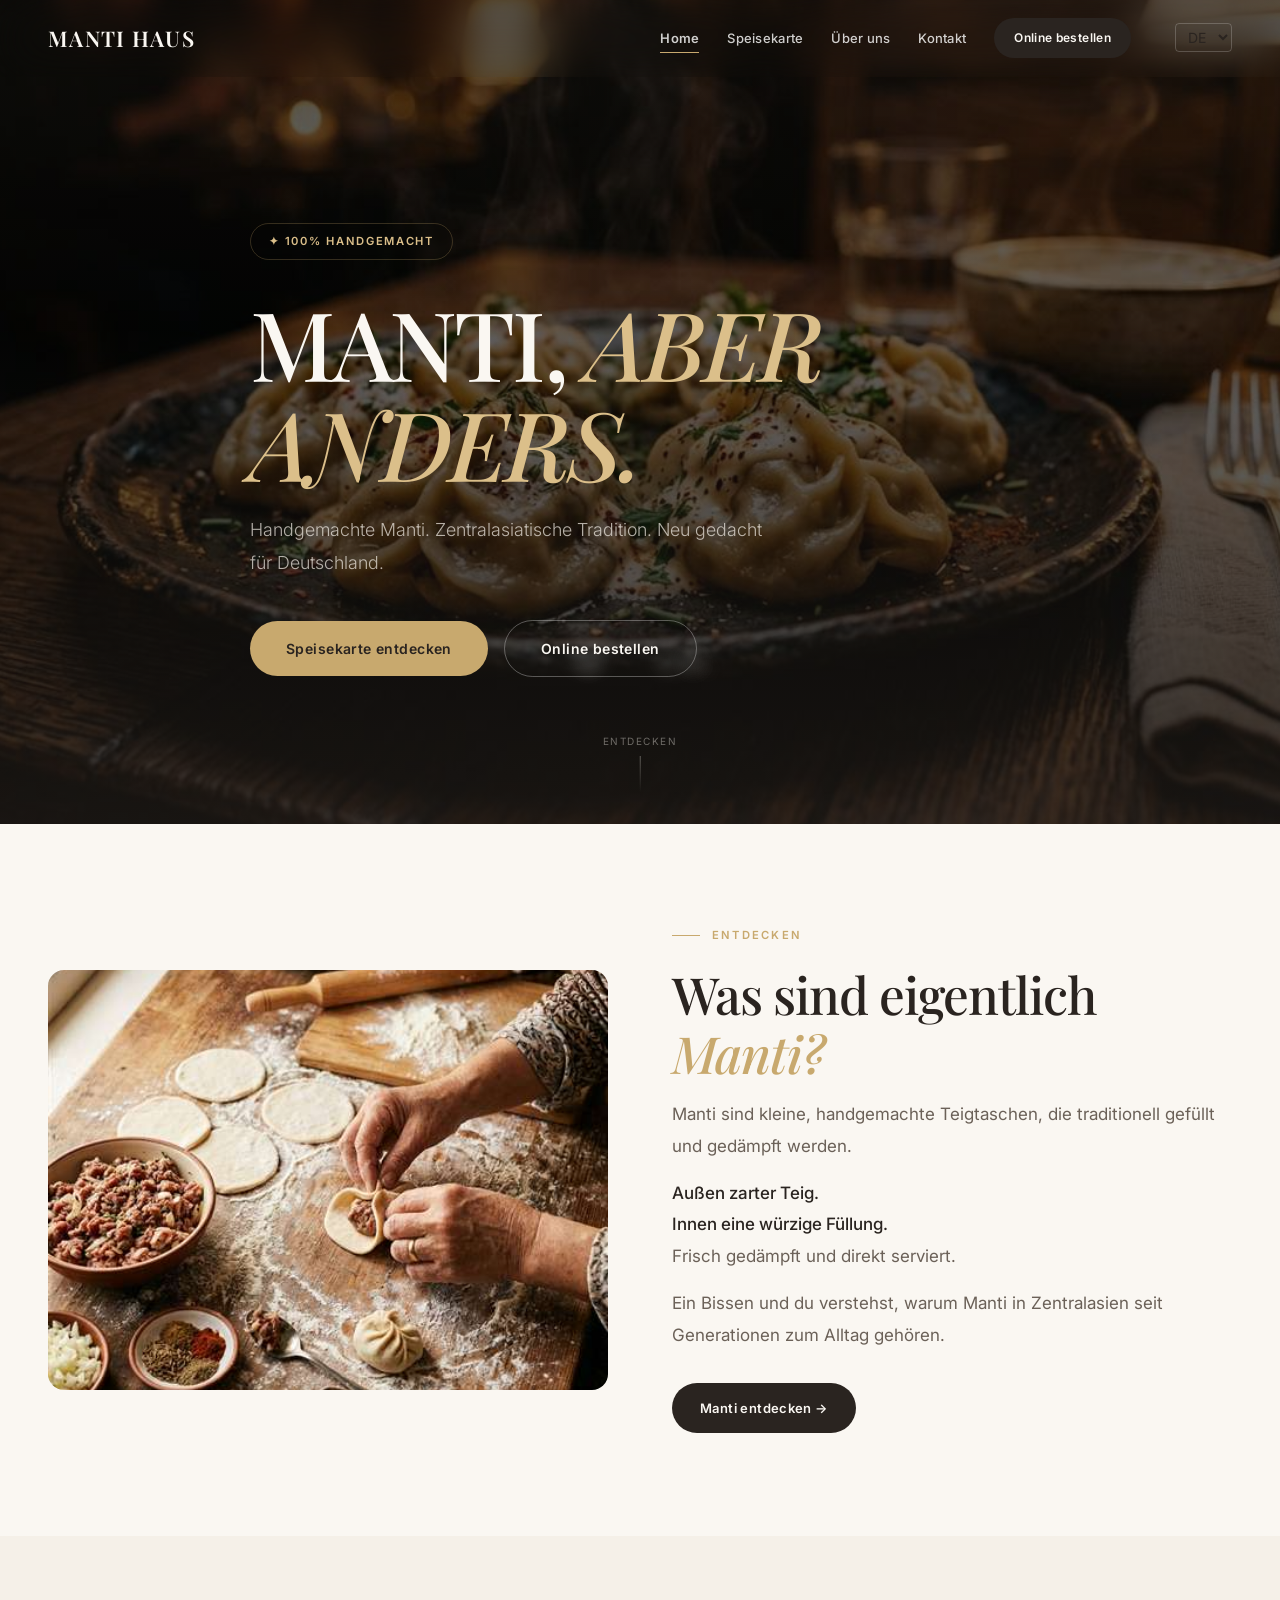
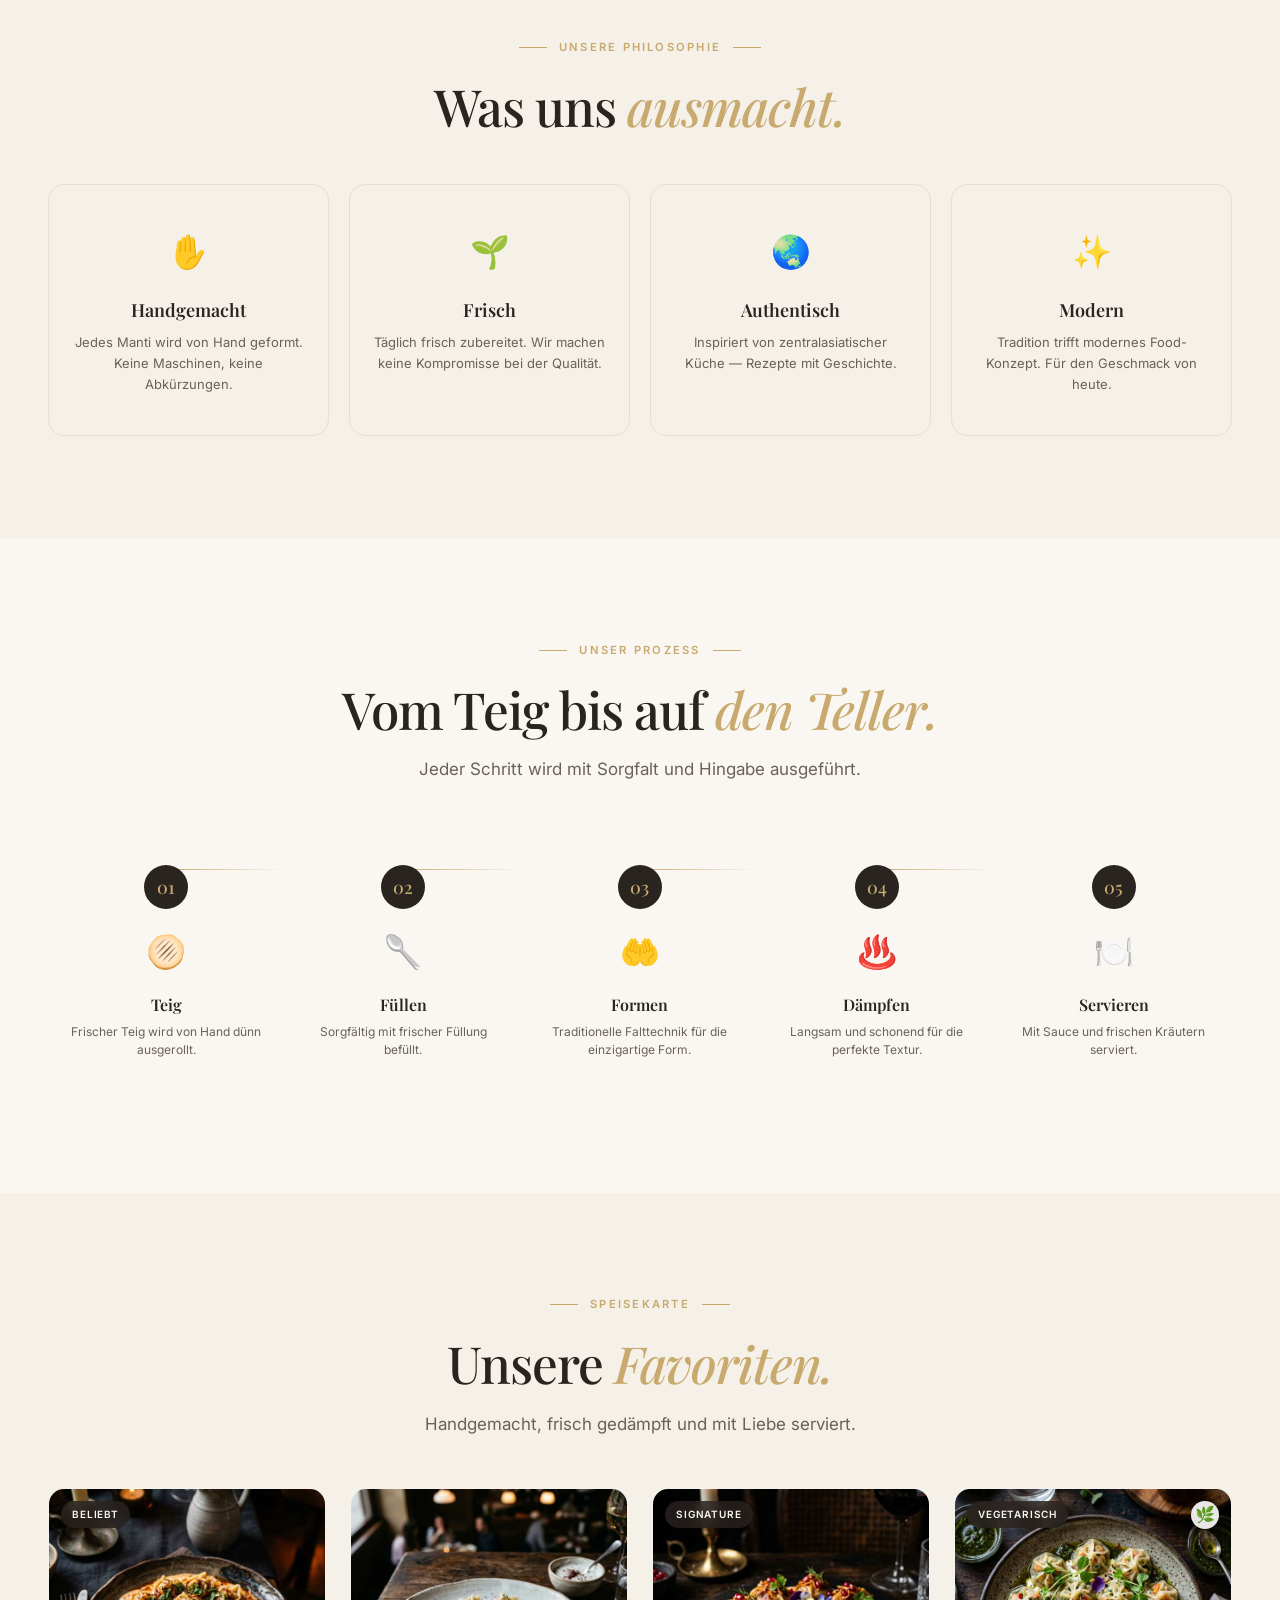
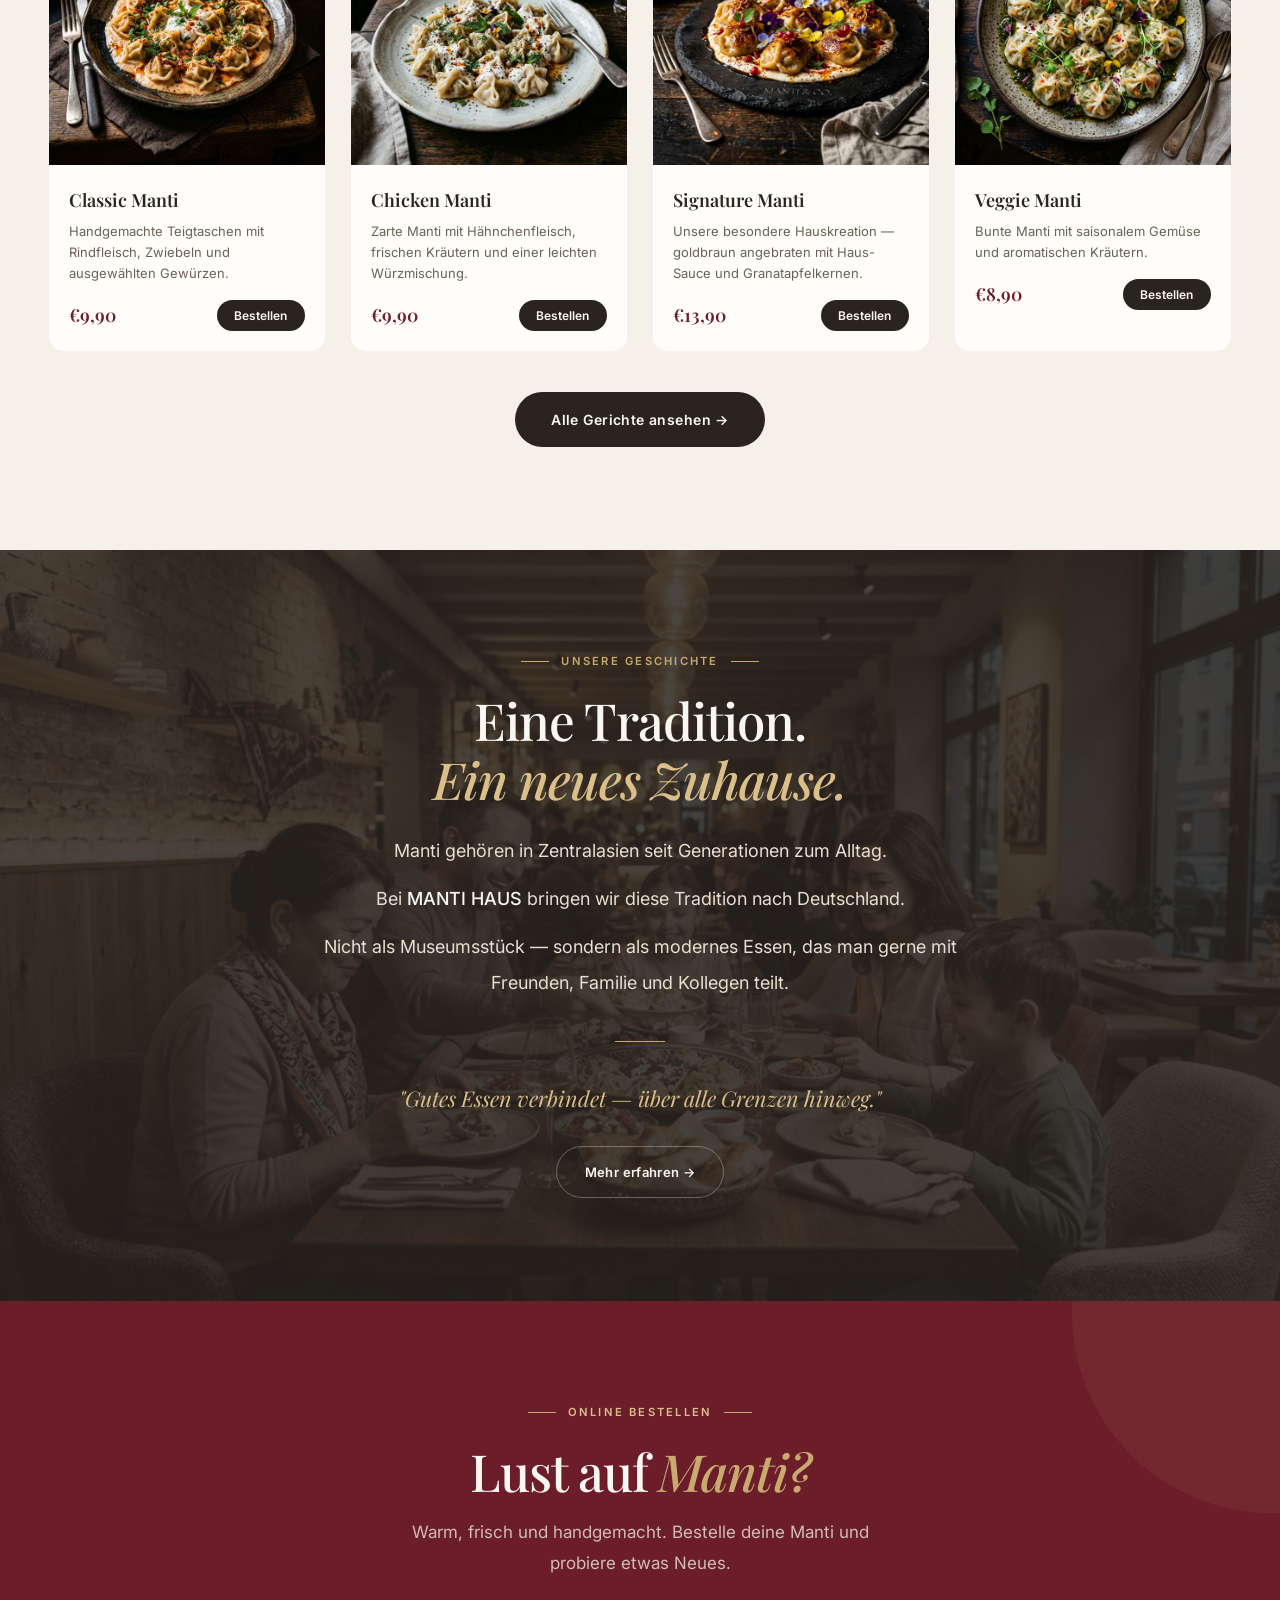
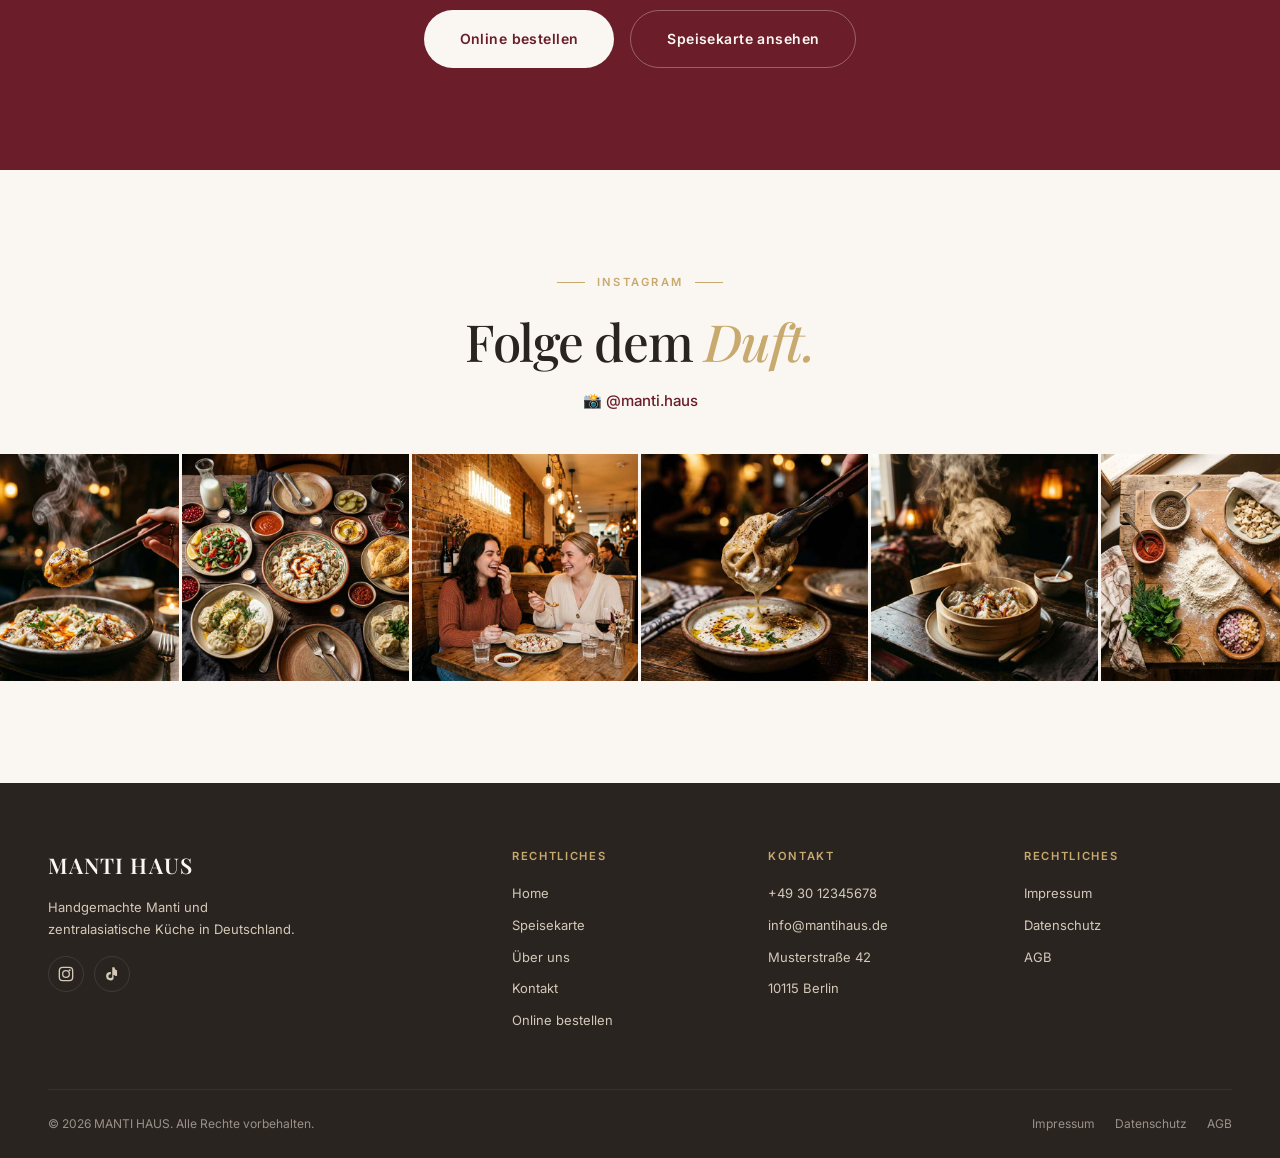
==== commit 4af1f613: "Initial commit for MANTI HAUS website" ====
--- a/index.html
+++ b/index.html
@@ -3,502 +3,302 @@
 <head>
   <meta charset="UTF-8">
   <meta name="viewport" content="width=device-width, initial-scale=1.0">
-  <meta name="description" content="MANTI HAUS — Handgemachte Manti. Zentralasiatische Tradition, neu gedacht für Deutschland. Entdecke authentische Manti in einem modernen Food-Konzept.">
-  <meta name="keywords" content="Manti Restaurant Deutschland, Manti Restaurant, Uzbekisches Restaurant, Zentralasiatische Küche, Manti bestellen, Manti in Deutschland, Handgemachte Manti">
+  <meta name="description" content="MANTI HAUS — Handgemachte Manti. Zentralasiatische Tradition, neu gedacht für Deutschland. Entdecke authentische Manti in unserem Restaurant.">
+  <meta name="keywords" content="Manti Restaurant Deutschland, Manti Restaurant, Uzbekisches Restaurant, Zentralasiatische Küche, Manti bestellen, Manti in Deutschland">
   <meta name="author" content="MANTI HAUS">
   <meta name="robots" content="index, follow">
-  
-  <!-- Open Graph -->
-  <meta property="og:title" content="MANTI HAUS — Handmade Central Asian Food in Germany">
+  <meta property="og:title" content="MANTI HAUS — Handgemachte Manti in Deutschland">
   <meta property="og:description" content="Handgemachte Manti. Zentralasiatische Tradition. Neu gedacht für Deutschland.">
   <meta property="og:type" content="restaurant">
   <meta property="og:locale" content="de_DE">
-
   <title>MANTI HAUS — Handgemachte Manti | Zentralasiatische Küche in Deutschland</title>
-  
-  <link rel="stylesheet" href="index.css">
+  <link rel="stylesheet" href="styles/main.css">
   <link rel="icon" type="image/svg+xml" href="data:image/svg+xml,<svg xmlns='http://www.w3.org/2000/svg' viewBox='0 0 100 100'><text y='.9em' font-size='90'>🥟</text></svg>">
 </head>
 <body>
 
-  <!-- ====== NAVIGATION ====== -->
-  <nav class="nav" id="nav" role="navigation" aria-label="Hauptnavigation">
-    <div class="nav__inner">
-      <a href="#" class="nav__logo" id="nav-logo">MANTI HAUS</a>
-      <div class="nav__links" id="nav-links">
-        <a href="#about" class="nav__link">Über uns</a>
-        <a href="#menu" class="nav__link">Speisekarte</a>
-        <a href="#experience" class="nav__link">Erlebnis</a>
-        <a href="#story" class="nav__link">Geschichte</a>
-        <a href="#location" class="nav__link">Standort</a>
-        <a href="#order" class="btn nav__cta">Bestellen</a>
-      </div>
-      <button class="nav__toggle" id="nav-toggle" aria-label="Menü öffnen">
-        <span></span>
-        <span></span>
-        <span></span>
-      </button>
-    </div>
-  </nav>
-
   <!-- ====== HERO ====== -->
   <header class="hero" id="hero">
     <div class="hero__bg">
-      <img src="images/hero_manti.jpg" alt="Handgemachte Manti auf einem Keramikteller mit Dampf, serviert im MANTI HAUS Restaurant" loading="eager" fetchpriority="high">
+      <img src="images/hero_manti.jpg" alt="Handgemachte Manti auf einem Keramikteller mit Dampf" loading="eager" fetchpriority="high">
     </div>
     <div class="hero__overlay"></div>
-    
-    <!-- Steam particles -->
     <div class="hero__steam" id="hero-steam" aria-hidden="true"></div>
-    
+
     <div class="hero__content">
-      <div class="hero__badge reveal">
-        Handgemacht · Jeden Tag frisch
-      </div>
-      <h1 class="hero__title reveal reveal-delay-1">
-        MANTI, <em>ABER ANDERS.</em>
-      </h1>
-      <p class="hero__subtitle reveal reveal-delay-2">
-        Handgemachte Manti. Zentralasiatische Tradition. Neu gedacht für Deutschland.
-      </p>
-      <div class="hero__actions reveal reveal-delay-3">
-        <a href="#menu" class="btn btn--primary" id="hero-cta-primary">Unsere Manti entdecken</a>
-        <a href="#about" class="btn btn--outline" id="hero-cta-secondary">Mehr über Manti Haus</a>
-      </div>
-    </div>
-    
+      <div class="hero__badge reveal" data-i18n="home.badge">✦ 100% Handgemacht</div>
+      <h1 class="hero__title reveal reveal-d1" data-i18n="home.title">MANTI, <em>ABER ANDERS.</em></h1>
+      <p class="hero__subtitle reveal reveal-d2" data-i18n="home.subtitle">Handgemachte Manti. Zentralasiatische Tradition. Neu gedacht für Deutschland.</p>
+      <div class="hero__actions reveal reveal-d3">
+        <a href="speisekarte.html" class="btn btn--primary btn--lg" data-i18n="home.btn.menu">Speisekarte entdecken</a>
+        <a href="bestellen.html" class="btn btn--outline btn--lg" data-i18n="nav.order">Online bestellen</a>
+      </div>
+    </div>
     <div class="hero__scroll" aria-hidden="true">
-      <span>Entdecken</span>
+      <span data-i18n="home.what.label">Entdecken</span>
       <div class="hero__scroll-line"></div>
     </div>
   </header>
 
-  <!-- ====== ABOUT ====== -->
-  <section class="section about" id="about" aria-labelledby="about-title">
-    <div class="container">
-      <div class="about__grid">
-        <div class="about__image-wrap reveal">
-          <img src="images/about_preparation.jpg" alt="Handgemachte Manti werden traditionell von Hand zubereitet — Teig, Füllung und Gewürze auf einem Holztisch" loading="lazy">
-          <div class="about__image-accent" aria-hidden="true"></div>
-        </div>
-        <div class="about__content">
-          <div class="section__label reveal">Über uns</div>
-          <h2 class="section__title reveal reveal-delay-1" id="about-title">Was ist <em>MANTI HAUS?</em></h2>
-          <div class="about__text reveal reveal-delay-2">
-            <p>MANTI HAUS bringt eines der beliebtesten Gerichte Zentralasiens nach Deutschland: <strong>Manti.</strong></p>
-            <p>Kleine, handgemachte Teigtaschen, gefüllt mit saftigem Fleisch, Zwiebeln und ausgewählten Gewürzen.</p>
-            <p>Traditionelle Zubereitung trifft auf modernes Food-Konzept.</p>
+  <!-- ====== WHAT IS MANTI ====== -->
+  <section class="section" id="what-is-manti">
+    <div class="container">
+      <div class="about-grid">
+        <div class="about-image reveal">
+          <img src="images/about_preparation.jpg" alt="Manti werden von Hand zubereitet — Teig, Füllung und Gewürze" loading="lazy">
+        </div>
+        <div>
+          <div class="section__label reveal" data-i18n="home.what.label">Entdecken</div>
+          <h2 class="section__title reveal reveal-d1" data-i18n="home.what.title">Was sind eigentlich <em>Manti?</em></h2>
+          <div class="about-text reveal reveal-d2">
+            <p data-i18n="home.what.text1">Manti sind kleine, handgemachte Teigtaschen, die traditionell gefüllt und gedämpft werden.</p>
+            <p data-i18n="home.what.text2"><strong>Außen zarter Teig.</strong><br>
+            <strong>Innen eine würzige Füllung.</strong><br>
+            Frisch gedämpft und direkt serviert.</p>
+            <p>Ein Bissen und du verstehst, warum Manti in Zentralasien seit Generationen zum Alltag gehören.</p>
           </div>
-          <div class="about__stats reveal reveal-delay-3">
-            <div class="about__stat">
-              <span class="about__stat-icon" aria-hidden="true">✋</span>
-              <span class="about__stat-text">100% Handgemacht</span>
-            </div>
-            <div class="about__stat">
-              <span class="about__stat-icon" aria-hidden="true">🌿</span>
-              <span class="about__stat-text">Frisch zubereitet</span>
-            </div>
-            <div class="about__stat">
-              <span class="about__stat-icon" aria-hidden="true">🌍</span>
-              <span class="about__stat-text">Zentralasiatische Küche</span>
-            </div>
+          <div style="margin-top:2rem" class="reveal reveal-d3">
+            <a href="speisekarte.html" class="btn btn--dark" data-i18n="home.what.btn">Manti entdecken →</a>
           </div>
         </div>
       </div>
     </div>
   </section>
 
-  <!-- ====== DISCOVER / WHAT ARE MANTI ====== -->
-  <section class="section discover" id="discover" aria-labelledby="discover-title">
-    <div class="container">
-      <div class="discover__header reveal">
-        <div class="section__label" style="justify-content: center;">Entdecken</div>
-        <h2 class="section__title" id="discover-title" style="color: var(--cream);">Wenn du Manti noch nicht kennst…</h2>
-        <p class="discover__description">
-          Manti sind kleine Teigtaschen, die traditionell <strong>von Hand gefüllt und gedämpft</strong> werden.<br><br>
-          Außen zarter Teig.<br>
-          Innen eine würzige Füllung.<br>
-          Oben drauf unsere eigene Sauce.<br><br>
-          Ein Bissen und du verstehst, warum Manti in Zentralasien so beliebt sind.
-        </p>
-      </div>
-      
-      <div class="discover__steps reveal reveal-delay-1">
-        <div class="discover__step active" id="discover-step-1" role="button" tabindex="0">
-          <span class="discover__step-number">01</span>
-          <span class="discover__step-icon" aria-hidden="true">🫓</span>
-          <h3 class="discover__step-title">Teig</h3>
-          <p class="discover__step-desc">Frischer Teig, dünn ausgerollt und in perfekte Quadrate geschnitten.</p>
-        </div>
-        <div class="discover__step" id="discover-step-2" role="button" tabindex="0">
-          <span class="discover__step-number">02</span>
-          <span class="discover__step-icon" aria-hidden="true">🥩</span>
-          <h3 class="discover__step-title">Füllung</h3>
-          <p class="discover__step-desc">Saftiges Fleisch, fein gehackte Zwiebeln und aromatische Gewürze.</p>
-        </div>
-        <div class="discover__step" id="discover-step-3" role="button" tabindex="0">
-          <span class="discover__step-number">03</span>
-          <span class="discover__step-icon" aria-hidden="true">♨️</span>
-          <h3 class="discover__step-title">Dampf</h3>
-          <p class="discover__step-desc">Schonend gedämpft, bis der Teig zart und die Füllung saftig ist.</p>
-        </div>
-      </div>
-    </div>
-  </section>
-
-  <!-- ====== MENU ====== -->
-  <section class="section menu" id="menu" aria-labelledby="menu-title">
-    <div class="container">
-      <div class="menu__header reveal">
-        <div class="section__label" style="justify-content: center;">Speisekarte</div>
-        <h2 class="section__title" id="menu-title">Unsere Manti</h2>
-        <p class="section__subtitle" style="margin: 0 auto;">Jede Variante handgemacht und mit Liebe zubereitet.</p>
-      </div>
-      
-      <div class="menu__filters reveal reveal-delay-1" role="tablist" aria-label="Menü-Kategorien">
-        <button class="menu__filter active" data-filter="all" role="tab" aria-selected="true" id="filter-all">Alle</button>
-        <button class="menu__filter" data-filter="manti" role="tab" aria-selected="false" id="filter-manti">Manti</button>
-        <button class="menu__filter" data-filter="vegetarisch" role="tab" aria-selected="false" id="filter-veg">Vegetarisch</button>
-        <button class="menu__filter" data-filter="beilagen" role="tab" aria-selected="false" id="filter-sides">Beilagen</button>
-        <button class="menu__filter" data-filter="getraenke" role="tab" aria-selected="false" id="filter-drinks">Getränke</button>
-      </div>
-      
-      <div class="menu__grid" id="menu-grid" role="tabpanel">
-        <!-- Classic Manti -->
-        <article class="menu__card reveal" data-category="manti" id="card-classic">
-          <div class="menu__card-image">
-            <img src="images/menu_classic.jpg" alt="Classic Manti — Handgemachte Manti mit Rindfleisch, serviert mit Tomaten-Sahne-Sauce" loading="lazy">
-            <span class="menu__card-tag">Beliebt</span>
-          </div>
-          <div class="menu__card-body">
-            <h3 class="menu__card-name">Classic Manti</h3>
-            <p class="menu__card-desc">Handgemachte Manti mit Rindfleisch, Zwiebeln und Gewürzen.</p>
-            <div class="menu__card-footer">
-              <span class="menu__card-price">€ 12,90</span>
-              <button class="menu__card-btn" id="order-classic">Bestellen</button>
-            </div>
-          </div>
-        </article>
-        
-        <!-- Chicken Manti -->
-        <article class="menu__card reveal reveal-delay-1" data-category="manti" id="card-chicken">
-          <div class="menu__card-image">
-            <img src="images/menu_chicken.jpg" alt="Chicken Manti — Zarte Manti mit Hähnchen, Joghurt-Sauce, Dill und Minze" loading="lazy">
-          </div>
-          <div class="menu__card-body">
-            <h3 class="menu__card-name">Chicken Manti</h3>
-            <p class="menu__card-desc">Zarte Manti mit Hähnchen, Zwiebeln und Kräutern.</p>
-            <div class="menu__card-footer">
-              <span class="menu__card-price">€ 12,90</span>
-              <button class="menu__card-btn" id="order-chicken">Bestellen</button>
-            </div>
-          </div>
-        </article>
-        
-        <!-- Veggie Manti -->
-        <article class="menu__card reveal reveal-delay-2" data-category="manti vegetarisch" id="card-veggie">
-          <div class="menu__card-image">
-            <img src="images/menu_veggie.jpg" alt="Veggie Manti — Manti mit bunter Gemüsefüllung und Kräuter-Pesto-Sauce" loading="lazy">
-            <span class="menu__card-tag">Vegetarisch</span>
-          </div>
-          <div class="menu__card-body">
-            <h3 class="menu__card-name">Veggie Manti</h3>
-            <p class="menu__card-desc">Manti mit Gemüsefüllung und aromatischen Gewürzen.</p>
-            <div class="menu__card-footer">
-              <span class="menu__card-price">€ 11,90</span>
-              <button class="menu__card-btn" id="order-veggie">Bestellen</button>
-            </div>
-          </div>
-        </article>
-        
-        <!-- Signature Manti -->
-        <article class="menu__card reveal reveal-delay-3" data-category="manti" id="card-signature">
-          <div class="menu__card-image">
-            <img src="images/menu_signature.jpg" alt="Signature Manti — Goldbraun angebratene Manti mit Haus-Sauce, Granatapfelkernen und essbaren Blüten" loading="lazy">
-            <span class="menu__card-tag">Signature</span>
-          </div>
-          <div class="menu__card-body">
-            <h3 class="menu__card-name">Signature Manti</h3>
-            <p class="menu__card-desc">Unsere besondere Hauskreation — einzigartig und unvergesslich.</p>
-            <div class="menu__card-footer">
-              <span class="menu__card-price">€ 14,90</span>
-              <button class="menu__card-btn" id="order-signature">Bestellen</button>
-            </div>
-          </div>
-        </article>
-      </div>
-    </div>
-  </section>
-
-  <!-- ====== EXPERIENCE / PROCESS ====== -->
-  <section class="section experience" id="experience" aria-labelledby="experience-title">
-    <div class="container">
-      <div class="experience__header reveal">
-        <div class="section__label" style="justify-content: center;">Unser Prozess</div>
-        <h2 class="section__title" id="experience-title">Vom Teig bis auf den Teller.</h2>
-        <p class="section__subtitle" style="margin: 0 auto;">Jeder Schritt wird mit Sorgfalt und Hingabe ausgeführt.</p>
-      </div>
-      
-      <div class="experience__timeline reveal reveal-delay-1" id="experience-timeline">
-        <div class="experience__step">
-          <div class="experience__step-number">01</div>
-          <span class="experience__step-icon" aria-hidden="true">🫓</span>
-          <h3 class="experience__step-title">Teig ausrollen</h3>
-          <p class="experience__step-desc">Frischer Teig wird von Hand zu hauchdünnen Blättern ausgerollt.</p>
-        </div>
-        <div class="experience__step">
-          <div class="experience__step-number">02</div>
-          <span class="experience__step-icon" aria-hidden="true">🥄</span>
-          <h3 class="experience__step-title">Füllen</h3>
-          <p class="experience__step-desc">Jedes Stück wird sorgfältig mit der frischen Füllung befüllt.</p>
-        </div>
-        <div class="experience__step">
-          <div class="experience__step-number">03</div>
-          <span class="experience__step-icon" aria-hidden="true">🤲</span>
-          <h3 class="experience__step-title">Falten</h3>
-          <p class="experience__step-desc">Die traditionelle Falttechnik verleiht jedem Manti seine einzigartige Form.</p>
-        </div>
-        <div class="experience__step">
-          <div class="experience__step-number">04</div>
-          <span class="experience__step-icon" aria-hidden="true">♨️</span>
-          <h3 class="experience__step-title">Dämpfen</h3>
-          <p class="experience__step-desc">Langsam und schonend gedämpft für die perfekte Textur.</p>
-        </div>
-        <div class="experience__step">
-          <div class="experience__step-number">05</div>
-          <span class="experience__step-icon" aria-hidden="true">🍽️</span>
-          <h3 class="experience__step-title">Servieren</h3>
-          <p class="experience__step-desc">Mit unserer Hausmarinade und frischen Kräutern serviert.</p>
-        </div>
-      </div>
-    </div>
-  </section>
-
-  <!-- ====== DIFFERENCE / FEATURES ====== -->
-  <section class="section difference" id="difference" aria-labelledby="difference-title">
-    <div class="container">
-      <div class="difference__header reveal">
-        <div class="section__label" style="justify-content: center;">Warum MANTI HAUS</div>
-        <h2 class="section__title" id="difference-title">Der MANTI HAUS Unterschied.</h2>
-      </div>
-      
-      <div class="difference__grid">
-        <div class="difference__card reveal" id="feature-handmade">
-          <span class="difference__card-icon" aria-hidden="true">✋</span>
-          <h3 class="difference__card-title">Handgemacht</h3>
-          <p class="difference__card-desc">Jedes Manti wird von Hand geformt. Keine Maschinen, keine Abkürzungen.</p>
-        </div>
-        <div class="difference__card reveal reveal-delay-1" id="feature-fresh">
-          <span class="difference__card-icon" aria-hidden="true">🌱</span>
-          <h3 class="difference__card-title">Frisch</h3>
-          <p class="difference__card-desc">Täglich frisch zubereitet. Wir machen keine Kompromisse bei der Qualität.</p>
-        </div>
-        <div class="difference__card reveal reveal-delay-2" id="feature-authentic">
-          <span class="difference__card-icon" aria-hidden="true">🌏</span>
-          <h3 class="difference__card-title">Authentisch</h3>
-          <p class="difference__card-desc">Inspiriert von zentralasiatischer Küche — Rezepte mit Geschichte.</p>
-        </div>
-        <div class="difference__card reveal reveal-delay-3" id="feature-modern">
-          <span class="difference__card-icon" aria-hidden="true">✨</span>
-          <h3 class="difference__card-title">Modern</h3>
-          <p class="difference__card-desc">Tradition trifft modernes Food-Konzept. Für den Geschmack von heute.</p>
-        </div>
+  <!-- ====== PHILOSOPHY / FEATURES ====== -->
+  <section class="section section--warm" id="philosophy">
+    <div class="container">
+      <div style="text-align:center; margin-bottom:3rem;">
+        <div class="section__label section__label--center reveal" data-i18n="home.phil.label">Unsere Philosophie</div>
+        <h2 class="section__title reveal reveal-d1" style="text-align:center;" data-i18n="home.phil.title">Was uns <em>ausmacht.</em></h2>
+      </div>
+      <div class="features-grid">
+        <div class="feature-card reveal">
+          <span class="feature-card__icon">✋</span>
+          <h3 class="feature-card__title" data-i18n="phil.handmade.title">Handgemacht</h3>
+          <p class="feature-card__desc" data-i18n="phil.handmade.desc">Jedes Manti wird von Hand geformt. Keine Maschinen, keine Abkürzungen.</p>
+        </div>
+        <div class="feature-card reveal reveal-d1">
+          <span class="feature-card__icon">🌱</span>
+          <h3 class="feature-card__title" data-i18n="phil.fresh.title">Frisch</h3>
+          <p class="feature-card__desc" data-i18n="phil.fresh.desc">Täglich frisch zubereitet. Wir machen keine Kompromisse bei der Qualität.</p>
+        </div>
+        <div class="feature-card reveal reveal-d2">
+          <span class="feature-card__icon">🌏</span>
+          <h3 class="feature-card__title" data-i18n="phil.auth.title">Authentisch</h3>
+          <p class="feature-card__desc" data-i18n="phil.auth.desc">Inspiriert von zentralasiatischer Küche — Rezepte mit Geschichte.</p>
+        </div>
+        <div class="feature-card reveal reveal-d3">
+          <span class="feature-card__icon">✨</span>
+          <h3 class="feature-card__title" data-i18n="phil.modern.title">Modern</h3>
+          <p class="feature-card__desc" data-i18n="phil.modern.desc">Tradition trifft modernes Food-Konzept. Für den Geschmack von heute.</p>
+        </div>
+      </div>
+    </div>
+  </section>
+
+  <!-- ====== PROCESS ====== -->
+  <section class="section" id="process">
+    <div class="container">
+      <div style="text-align:center; margin-bottom:3rem;">
+        <div class="section__label section__label--center reveal" data-i18n="home.process.label">Unser Prozess</div>
+        <h2 class="section__title reveal reveal-d1" style="text-align:center;" data-i18n="home.process.title">Vom Teig bis auf <em>den Teller.</em></h2>
+        <p class="section__subtitle reveal reveal-d2" style="margin:0 auto;" data-i18n="home.process.subtitle">Jeder Schritt wird mit Sorgfalt und Hingabe ausgeführt.</p>
+      </div>
+      <div class="process-grid reveal reveal-d2">
+        <div class="process-step">
+          <div class="process-step__num">01</div>
+          <span class="process-step__icon">🫓</span>
+          <h3 class="process-step__title" data-i18n="process.1.title">Teig</h3>
+          <p class="process-step__desc" data-i18n="process.1.desc">Frischer Teig wird von Hand dünn ausgerollt.</p>
+        </div>
+        <div class="process-step">
+          <div class="process-step__num">02</div>
+          <span class="process-step__icon">🥄</span>
+          <h3 class="process-step__title" data-i18n="process.2.title">Füllen</h3>
+          <p class="process-step__desc" data-i18n="process.2.desc">Sorgfältig mit frischer Füllung befüllt.</p>
+        </div>
+        <div class="process-step">
+          <div class="process-step__num">03</div>
+          <span class="process-step__icon">🤲</span>
+          <h3 class="process-step__title" data-i18n="process.3.title">Formen</h3>
+          <p class="process-step__desc" data-i18n="process.3.desc">Traditionelle Falttechnik für die einzigartige Form.</p>
+        </div>
+        <div class="process-step">
+          <div class="process-step__num">04</div>
+          <span class="process-step__icon">♨️</span>
+          <h3 class="process-step__title" data-i18n="process.4.title">Dämpfen</h3>
+          <p class="process-step__desc" data-i18n="process.4.desc">Langsam und schonend für die perfekte Textur.</p>
+        </div>
+        <div class="process-step">
+          <div class="process-step__num">05</div>
+          <span class="process-step__icon">🍽️</span>
+          <h3 class="process-step__title" data-i18n="process.5.title">Servieren</h3>
+          <p class="process-step__desc" data-i18n="process.5.desc">Mit Sauce und frischen Kräutern serviert.</p>
+        </div>
+      </div>
+    </div>
+  </section>
+
+  <!-- ====== FEATURED MENU ====== -->
+  <section class="section section--warm" id="featured-menu">
+    <div class="container">
+      <div style="text-align:center; margin-bottom:3rem;">
+        <div class="section__label section__label--center reveal" data-i18n="home.featured.label">Speisekarte</div>
+        <h2 class="section__title reveal reveal-d1" style="text-align:center;" data-i18n="home.featured.title">Unsere <em>Favoriten.</em></h2>
+        <p class="section__subtitle reveal reveal-d2" style="margin:0 auto;" data-i18n="home.featured.subtitle">Handgemacht, frisch gedämpft und mit Liebe serviert.</p>
+      </div>
+      <div class="menu-grid" id="featured-grid">
+        <!-- Rendered by JS -->
+      </div>
+      <div style="text-align:center; margin-top:2.5rem;" class="reveal">
+        <a href="speisekarte.html" class="btn btn--dark btn--lg" data-i18n="home.featured.btn">Alle Gerichte ansehen →</a>
       </div>
     </div>
   </section>
 
   <!-- ====== BRAND STORY ====== -->
-  <section class="section section--dark story" id="story" aria-labelledby="story-title">
-    <div class="story__bg" aria-hidden="true">
+  <section class="section section--dark story-section" id="story">
+    <div class="story-section__bg" aria-hidden="true">
       <img src="images/brand_story.jpg" alt="" loading="lazy">
     </div>
     <div class="container">
-      <div class="story__content reveal">
-        <div class="section__label" style="justify-content: center;">Unsere Geschichte</div>
-        <h2 class="section__title" id="story-title" style="color: var(--cream);">Eine Tradition.<br><em>Ein neues Zuhause.</em></h2>
-        <div class="story__text">
-          <p>Manti gehören in Zentralasien seit Generationen zum Alltag.</p>
-          <p>Bei <strong>MANTI HAUS</strong> bringen wir diese Tradition nach Deutschland.</p>
-          <p>Nicht als Museumsstück.</p>
-          <p>Sondern als modernes Essen, das man gerne mit Freunden, Familie und Kollegen teilt.</p>
-        </div>
-        <div class="story__divider" aria-hidden="true"></div>
-        <p class="story__quote">"Gutes Essen verbindet — über alle Grenzen hinweg."</p>
-      </div>
-    </div>
-  </section>
-
-  <!-- ====== LOCATION ====== -->
-  <section class="section location" id="location" aria-labelledby="location-title">
-    <div class="container">
-      <div class="location__grid">
-        <div class="location__info">
-          <div class="section__label reveal">Standort</div>
-          <h2 class="section__title reveal reveal-delay-1" id="location-title">Besuch uns.</h2>
-          <p class="section__subtitle reveal reveal-delay-2">Erlebe MANTI HAUS persönlich. Wir freuen uns auf deinen Besuch.</p>
-          
-          <div class="location__details reveal reveal-delay-3">
-            <div class="location__item">
-              <span class="location__item-icon" aria-hidden="true">📍</span>
-              <div>
-                <div class="location__item-label">Adresse</div>
-                <div class="location__item-value">MANTI HAUS<br>Musterstraße 42<br>10115 Berlin, Deutschland</div>
-              </div>
-            </div>
-            <div class="location__item">
-              <span class="location__item-icon" aria-hidden="true">🕐</span>
-              <div>
-                <div class="location__item-label">Öffnungszeiten</div>
-                <div class="location__item-value">Mo – Fr: 11:00 – 22:00<br>Sa – So: 12:00 – 23:00</div>
-              </div>
-            </div>
-            <div class="location__item">
-              <span class="location__item-icon" aria-hidden="true">📞</span>
-              <div>
-                <div class="location__item-label">Telefon</div>
-                <div class="location__item-value">+49 30 12345678</div>
-              </div>
-            </div>
-            <div class="location__item">
-              <span class="location__item-icon" aria-hidden="true">✉️</span>
-              <div>
-                <div class="location__item-label">E-Mail</div>
-                <div class="location__item-value">hallo@mantihaus.de</div>
-              </div>
-            </div>
-          </div>
-          
-          <div class="location__cta reveal reveal-delay-4">
-            <a href="https://maps.google.com" class="btn btn--dark" target="_blank" rel="noopener" id="route-btn">
-              📍 Route planen
-            </a>
-          </div>
-        </div>
-        
-        <div class="location__map reveal reveal-delay-2">
-          <div class="location__map-placeholder" id="map-placeholder">
-            <span class="location__map-placeholder-icon" aria-hidden="true">🗺️</span>
-            <span class="location__map-placeholder-text">Google Maps</span>
-            <span class="location__map-placeholder-text" style="font-size: 0.75rem; opacity: 0.4;">Musterstraße 42, 10115 Berlin</span>
-          </div>
+      <div class="story-section__content reveal">
+        <div class="section__label section__label--center" data-i18n="home.story.label">Unsere Geschichte</div>
+        <h2 class="section__title" style="color:var(--cream);text-align:center;" data-i18n="home.story.title">Eine Tradition.<br><em>Ein neues Zuhause.</em></h2>
+        <div class="story-section__text">
+          <p data-i18n="home.story.p1">Manti gehören in Zentralasien seit Generationen zum Alltag.</p>
+          <p data-i18n="home.story.p2">Bei <strong>MANTI HAUS</strong> bringen wir diese Tradition nach Deutschland.</p>
+          <p data-i18n="home.story.p3">Nicht als Museumsstück — sondern als modernes Essen, das man gerne mit Freunden, Familie und Kollegen teilt.</p>
+        </div>
+        <div class="story-section__divider"></div>
+        <p class="story-section__quote" data-i18n="home.story.quote">"Gutes Essen verbindet — über alle Grenzen hinweg."</p>
+        <div style="margin-top:2rem;">
+          <a href="ueber-uns.html" class="btn btn--outline" data-i18n="home.story.btn">Mehr erfahren →</a>
         </div>
       </div>
     </div>
   </section>
 
   <!-- ====== ORDER CTA ====== -->
-  <section class="section order-cta" id="order" aria-labelledby="order-title">
-    <div class="container">
-      <div class="order-cta__content reveal">
-        <div class="section__label" style="justify-content: center; color: var(--gold-light);">Online bestellen</div>
-        <h2 class="section__title" id="order-title">Lust auf Manti?</h2>
-        <p class="order-cta__text">Warm, frisch und handgemacht. Bestelle deine Manti und probiere etwas Neues.</p>
-        <div class="order-cta__actions">
-          <a href="#" class="btn btn--white" id="order-online-btn">Online bestellen</a>
-          <a href="#menu" class="btn btn--outline-light" id="order-menu-btn">Speisekarte ansehen</a>
-        </div>
-      </div>
-    </div>
-  </section>
-
-  <!-- ====== SOCIAL / INSTAGRAM ====== -->
-  <section class="section social" id="social" aria-labelledby="social-title">
-    <div class="container">
-      <div class="social__header reveal">
-        <div class="section__label" style="justify-content: center;">Instagram</div>
-        <h2 class="section__title" id="social-title">Folge dem Duft.</h2>
-        <a href="https://instagram.com/manti.haus" class="social__handle" target="_blank" rel="noopener" id="instagram-link">
-          📸 @manti.haus
-        </a>
-      </div>
-    </div>
-    
-    <div class="social__grid reveal reveal-delay-1" id="social-grid">
-      <div class="social__item" id="social-1">
-        <img src="images/gallery_1.jpg" alt="Dampfende Manti mit Stäbchen — MANTI HAUS Instagram" loading="lazy">
-        <div class="social__item-overlay"><span class="social__item-icon">♥</span></div>
-      </div>
-      <div class="social__item" id="social-2">
-        <img src="images/gallery_2.jpg" alt="Manti Dinner Spread von oben — verschiedene Manti, Beilagen und Saucen" loading="lazy">
-        <div class="social__item-overlay"><span class="social__item-icon">♥</span></div>
-      </div>
-      <div class="social__item" id="social-3">
-        <img src="images/gallery_3.jpg" alt="Zwei Freundinnen teilen Manti im MANTI HAUS Restaurant" loading="lazy">
-        <div class="social__item-overlay"><span class="social__item-icon">♥</span></div>
-      </div>
-      <div class="social__item" id="social-4">
-        <img src="images/gallery_4.jpg" alt="Manti wird in Joghurt-Sauce getunkt — Close-up Food Photography" loading="lazy">
-        <div class="social__item-overlay"><span class="social__item-icon">♥</span></div>
-      </div>
-      <div class="social__item" id="social-5">
-        <img src="images/gallery_5.jpg" alt="Manti im Dampfkorb mit aufsteigendem Dampf" loading="lazy">
-        <div class="social__item-overlay"><span class="social__item-icon">♥</span></div>
-      </div>
-      <div class="social__item" id="social-6">
-        <img src="images/gallery_6.jpg" alt="Frische Zutaten für Manti — Gewürze, Mehl, Kräuter auf Holztisch" loading="lazy">
-        <div class="social__item-overlay"><span class="social__item-icon">♥</span></div>
-      </div>
-    </div>
-  </section>
-
-  <!-- ====== FOOTER ====== -->
-  <footer class="footer" id="footer" role="contentinfo">
-    <div class="container">
-      <div class="footer__grid">
-        <div class="footer__brand">
-          <div class="footer__brand-name">MANTI HAUS</div>
-          <p class="footer__brand-desc">Handmade Central Asian Food in Germany. Tradition trifft Moderne — in jedem Bissen.</p>
-          <div class="footer__socials">
-            <a href="https://instagram.com/manti.haus" class="footer__social" aria-label="Instagram" target="_blank" rel="noopener" id="footer-instagram">📸</a>
-            <a href="https://tiktok.com/@mantihaus" class="footer__social" aria-label="TikTok" target="_blank" rel="noopener" id="footer-tiktok">🎵</a>
-            <a href="https://facebook.com/mantihaus" class="footer__social" aria-label="Facebook" target="_blank" rel="noopener" id="footer-facebook">👤</a>
-          </div>
-        </div>
-        <div>
-          <div class="footer__title">Navigation</div>
-          <a href="#hero" class="footer__link">Home</a>
-          <a href="#menu" class="footer__link">Unsere Manti</a>
-          <a href="#about" class="footer__link">Über uns</a>
-          <a href="#menu" class="footer__link">Speisekarte</a>
-          <a href="#location" class="footer__link">Kontakt</a>
-        </div>
-        <div>
-          <div class="footer__title">Kontakt</div>
-          <a href="tel:+493012345678" class="footer__link">+49 30 12345678</a>
-          <a href="mailto:hallo@mantihaus.de" class="footer__link">hallo@mantihaus.de</a>
-          <span class="footer__link">Musterstraße 42</span>
-          <span class="footer__link">10115 Berlin</span>
-        </div>
-        <div>
-          <div class="footer__title">Rechtliches</div>
-          <a href="#" class="footer__link">Impressum</a>
-          <a href="#" class="footer__link">Datenschutz</a>
-          <a href="#" class="footer__link">AGB</a>
-        </div>
-      </div>
-      <div class="footer__bottom">
-        <span class="footer__copyright">© 2026 MANTI HAUS. Alle Rechte vorbehalten.</span>
-        <div class="footer__legal">
-          <a href="#">Impressum</a>
-          <a href="#">Datenschutz</a>
-          <a href="#">AGB</a>
-        </div>
-      </div>
-    </div>
-  </footer>
-
-  <script src="index.js"></script>
-
-  <!-- Schema.org Structured Data for Local SEO -->
+  <section class="section section--burgundy cta-section" id="order-cta">
+    <div class="container">
+      <div class="reveal">
+        <div class="section__label section__label--center" style="color:var(--gold-light);" data-i18n="cta.label">Online bestellen</div>
+        <h2 class="section__title" style="color:var(--cream);text-align:center;" data-i18n="cta.title">Lust auf <em>Manti?</em></h2>
+        <p class="cta-section__text" data-i18n="cta.text">Warm, frisch und handgemacht. Bestelle deine Manti und probiere etwas Neues.</p>
+        <div class="cta-section__actions">
+          <a href="bestellen.html" class="btn btn--white btn--lg" data-i18n="cta.btn1">Online bestellen</a>
+          <a href="speisekarte.html" class="btn btn--outline btn--lg" data-i18n="cta.btn2">Speisekarte ansehen</a>
+        </div>
+      </div>
+    </div>
+  </section>
+
+  <!-- ====== SOCIAL ====== -->
+  <section class="section" id="social">
+    <div class="container">
+      <div style="text-align:center; margin-bottom:2.5rem;" class="reveal">
+        <div class="section__label section__label--center" data-i18n="social.label">Instagram</div>
+        <h2 class="section__title" style="text-align:center;" data-i18n="social.title">Folge dem <em>Duft.</em></h2>
+        <a href="https://instagram.com/manti.haus" target="_blank" rel="noopener" style="color:var(--burgundy);font-weight:500;font-size:.9375rem;">📸 @manti.haus</a>
+      </div>
+    </div>
+    <div class="social-grid reveal">
+      <div class="social-item"><img src="images/gallery_1.jpg" alt="MANTI HAUS Instagram — dampfende Manti" loading="lazy"><div class="social-item__overlay"><span class="social-item__icon">♥</span></div></div>
+      <div class="social-item"><img src="images/gallery_2.jpg" alt="MANTI HAUS Instagram — Dinner Spread" loading="lazy"><div class="social-item__overlay"><span class="social-item__icon">♥</span></div></div>
+      <div class="social-item"><img src="images/gallery_3.jpg" alt="MANTI HAUS Instagram — Freunde im Restaurant" loading="lazy"><div class="social-item__overlay"><span class="social-item__icon">♥</span></div></div>
+      <div class="social-item"><img src="images/gallery_4.jpg" alt="MANTI HAUS Instagram — Manti mit Joghurt" loading="lazy"><div class="social-item__overlay"><span class="social-item__icon">♥</span></div></div>
+      <div class="social-item"><img src="images/gallery_5.jpg" alt="MANTI HAUS Instagram — Dampfkorb" loading="lazy"><div class="social-item__overlay"><span class="social-item__icon">♥</span></div></div>
+      <div class="social-item"><img src="images/gallery_6.jpg" alt="MANTI HAUS Instagram — frische Zutaten" loading="lazy"><div class="social-item__overlay"><span class="social-item__icon">♥</span></div></div>
+    </div>
+  </section>
+
+  <script src="js/translations.js"></script>
+  <script src="js/data.js"></script>
+  <script src="js/app.js"></script>
+  <script>
+    // ── Init Home Page ──
+    document.addEventListener('DOMContentLoaded', () => {
+      renderNav('home');
+      renderFooter();
+      renderMobileBar();
+
+      // Override nav style for hero
+      const nav = document.getElementById('nav');
+      const hero = document.getElementById('hero');
+      function updateHeroNav() {
+        if (window.scrollY < hero.offsetHeight - 100) {
+          nav.style.background = 'transparent';
+          nav.style.borderBottomColor = 'transparent';
+          nav.querySelector('.nav__logo').style.color = 'var(--cream)';
+          nav.querySelectorAll('.nav__link').forEach(l => { l.style.color = 'rgba(255,255,255,.8)'; });
+          nav.querySelector('.nav__cart-icon') && (nav.querySelector('.nav__cart-icon').style.color = 'var(--cream)');
+          nav.querySelectorAll('.nav__toggle span').forEach(s => { s.style.background = 'var(--cream)'; });
+        } else {
+          nav.style.background = '';
+          nav.style.borderBottomColor = '';
+          nav.querySelector('.nav__logo').style.color = '';
+          nav.querySelectorAll('.nav__link').forEach(l => { l.style.color = ''; });
+          nav.querySelector('.nav__cart-icon') && (nav.querySelector('.nav__cart-icon').style.color = '');
+          nav.querySelectorAll('.nav__toggle span').forEach(s => { s.style.background = ''; });
+        }
+      }
+      window.addEventListener('scroll', updateHeroNav, { passive: true });
+      updateHeroNav();
+
+      // Steam
+      const steam = document.getElementById('hero-steam');
+      function createSteam() {
+        const p = document.createElement('div');
+        p.className = 'steam-particle';
+        const size = Math.random() * 28 + 12;
+        p.style.width = p.style.height = size + 'px';
+        p.style.left = (Math.random() * 180 + 50) + 'px';
+        p.style.setProperty('--drift', (Math.random() - .5) * 70 + 'px');
+        const dur = Math.random() * 3 + 2.5;
+        p.style.animationDuration = dur + 's';
+        p.style.animationDelay = (Math.random() * 1.5) + 's';
+        steam.appendChild(p);
+        setTimeout(() => p.remove(), (dur + 2) * 1000);
+      }
+      for (let i = 0; i < 6; i++) createSteam();
+      setInterval(() => {
+        if (hero.getBoundingClientRect().bottom > 0) createSteam();
+      }, 700);
+
+      // Featured products
+      const grid = document.getElementById('featured-grid');
+      getFeaturedProducts().forEach(product => {
+        grid.innerHTML += renderProductCard(product);
+      });
+
+      // Click cards to open modal
+      grid.addEventListener('click', e => {
+        const card = e.target.closest('.card');
+        const btn = e.target.closest('.card__btn');
+        if (btn) return; // Let the add-to-cart handler work
+        if (card) openProductModal(card.dataset.id);
+      });
+
+      initRevealAnimations();
+      initRevealAnimations();
+      updateDOMTranslations(); // Ensure translated text is populated
+    });
+  </script>
+
+  <!-- Schema.org -->
   <script type="application/ld+json">
   {
     "@context": "https://schema.org",
     "@type": "Restaurant",
     "name": "MANTI HAUS",
-    "description": "Handgemachte Manti — Zentralasiatische Küche in Deutschland. Traditionelle Zubereitung trifft auf modernes Food-Konzept.",
+    "description": "Handgemachte Manti — Zentralasiatische Küche in Deutschland.",
     "url": "https://mantihaus.de",
     "telephone": "+493012345678",
-    "email": "hallo@mantihaus.de",
+    "email": "info@mantihaus.de",
+    "servesCuisine": ["Central Asian", "Uzbek"],
+    "priceRange": "€€",
     "address": {
       "@type": "PostalAddress",
       "streetAddress": "Musterstraße 42",
@@ -506,22 +306,12 @@
       "postalCode": "10115",
       "addressCountry": "DE"
     },
-    "servesCuisine": ["Central Asian", "Uzbek"],
-    "priceRange": "€€",
-    "openingHoursSpecification": [
-      {
-        "@type": "OpeningHoursSpecification",
-        "dayOfWeek": ["Monday", "Tuesday", "Wednesday", "Thursday", "Friday"],
-        "opens": "11:00",
-        "closes": "22:00"
-      },
-      {
-        "@type": "OpeningHoursSpecification",
-        "dayOfWeek": ["Saturday", "Sunday"],
-        "opens": "12:00",
-        "closes": "23:00"
-      }
-    ]
+    "openingHoursSpecification": {
+      "@type": "OpeningHoursSpecification",
+      "dayOfWeek": ["Monday","Tuesday","Wednesday","Thursday","Friday","Saturday","Sunday"],
+      "opens": "11:00",
+      "closes": "22:00"
+    }
   }
   </script>
 </body>
--- a/styles/main.css
+++ b/styles/main.css
@@ -0,0 +1,698 @@
+/* ========================================
+   MANTI HAUS — Complete Design System
+   Multi-page Restaurant Website
+   ======================================== */
+
+@import url('https://fonts.googleapis.com/css2?family=Inter:wght@300;400;500;600;700&family=Playfair+Display:ital,wght@0,400;0,500;0,600;0,700;1,400;1,500&display=swap');
+
+/* ─── Tokens ─── */
+:root {
+  --cream: #FAF7F2;
+  --cream-light: #FFFDF9;
+  --warm-white: #F5F0E8;
+  --beige: #E8DFD0;
+  --beige-dark: #D4C9B8;
+  --burgundy: #6B1D2A;
+  --burgundy-light: #8A2B3C;
+  --burgundy-dark: #4A1220;
+  --charcoal: #2A2420;
+  --charcoal-light: #3D3530;
+  --charcoal-medium: #4A413B;
+  --gold: #C8A96E;
+  --gold-light: #DBBF8A;
+  --gold-dark: #A68B52;
+  --text-primary: #2A2420;
+  --text-secondary: #6B6158;
+  --text-muted: #9B9189;
+  --success: #2D6A4F;
+  --error: #9B2C2C;
+  --font-display: 'Playfair Display', Georgia, serif;
+  --font-body: 'Inter', -apple-system, BlinkMacSystemFont, sans-serif;
+  --radius-sm: 4px;
+  --radius-md: 8px;
+  --radius-lg: 16px;
+  --radius-xl: 24px;
+  --radius-full: 9999px;
+  --shadow-sm: 0 2px 8px rgba(42,36,32,.06);
+  --shadow-md: 0 4px 20px rgba(42,36,32,.08);
+  --shadow-lg: 0 8px 40px rgba(42,36,32,.12);
+  --shadow-xl: 0 16px 60px rgba(42,36,32,.16);
+  --ease-out: cubic-bezier(.16,1,.3,1);
+  --ease-in-out: cubic-bezier(.65,0,.35,1);
+  --transition-fast: .2s var(--ease-out);
+  --transition-normal: .4s var(--ease-out);
+  --transition-slow: .6s var(--ease-out);
+  --nav-height: 76px;
+  --container: 1280px;
+  --container-narrow: 880px;
+}
+
+/* ─── Reset ─── */
+*,*::before,*::after { margin:0; padding:0; box-sizing:border-box; }
+html { scroll-behavior:smooth; -webkit-font-smoothing:antialiased; font-size:16px; }
+body { font-family:var(--font-body); color:var(--text-primary); background:var(--cream); line-height:1.7; overflow-x:hidden; padding-top:var(--nav-height); }
+img { max-width:100%; height:auto; display:block; }
+a { text-decoration:none; color:inherit; transition:color var(--transition-fast); }
+button { cursor:pointer; border:none; background:none; font-family:var(--font-body); }
+ul,ol { list-style:none; }
+
+/* ─── Container ─── */
+.container { max-width:var(--container); margin:0 auto; padding:0 clamp(1.25rem,4vw,3rem); }
+.container--narrow { max-width:var(--container-narrow); }
+
+/* ─── Section ─── */
+.section { padding:clamp(4rem,8vw,7rem) 0; }
+.section--dark { background:var(--charcoal); color:var(--cream); }
+.section--warm { background:var(--warm-white); }
+.section--burgundy { background:var(--burgundy); color:var(--cream); }
+
+.section__label {
+  font-family:var(--font-body); font-size:.7rem; font-weight:600;
+  letter-spacing:.2em; text-transform:uppercase; color:var(--gold);
+  margin-bottom:1.25rem; display:flex; align-items:center; gap:.75rem;
+}
+.section__label::before { content:''; width:28px; height:1px; background:var(--gold); }
+.section__label--center { justify-content:center; }
+.section__label--center::after { content:''; width:28px; height:1px; background:var(--gold); }
+
+.section__title {
+  font-family:var(--font-display); font-size:clamp(1.85rem,4vw,3.25rem);
+  font-weight:500; line-height:1.15; letter-spacing:-.02em; margin-bottom:1rem;
+}
+.section__title em { font-style:italic; color:var(--gold); }
+.section--dark .section__title em { color:var(--gold-light); }
+
+.section__subtitle {
+  font-size:1.0625rem; color:var(--text-secondary); max-width:560px; line-height:1.8;
+}
+.section--dark .section__subtitle { color:var(--beige); }
+
+/* ─── Reveal ─── */
+.reveal { opacity:0; transform:translateY(32px); transition:opacity .7s var(--ease-out),transform .7s var(--ease-out); }
+.reveal.revealed { opacity:1; transform:translateY(0); }
+.reveal-d1 { transition-delay:.1s } .reveal-d2 { transition-delay:.2s }
+.reveal-d3 { transition-delay:.3s } .reveal-d4 { transition-delay:.4s }
+
+/* ─── Buttons ─── */
+.btn {
+  display:inline-flex; align-items:center; justify-content:center; gap:.5rem;
+  font-size:.8125rem; font-weight:600; letter-spacing:.03em;
+  padding:.875rem 1.75rem; border-radius:var(--radius-full);
+  transition:all var(--transition-fast); white-space:nowrap;
+}
+.btn--primary { background:var(--gold); color:var(--charcoal); }
+.btn--primary:hover { background:var(--gold-light); transform:translateY(-2px); box-shadow:0 8px 24px rgba(200,169,110,.3); }
+.btn--dark { background:var(--charcoal); color:var(--cream); }
+.btn--dark:hover { background:var(--charcoal-light); transform:translateY(-2px); box-shadow:var(--shadow-lg); }
+.btn--burgundy { background:var(--burgundy); color:var(--cream); }
+.btn--burgundy:hover { background:var(--burgundy-light); transform:translateY(-2px); }
+.btn--outline { border:1px solid rgba(255,255,255,.3); color:var(--cream); }
+.btn--outline:hover { border-color:var(--cream); background:rgba(255,255,255,.08); }
+.btn--ghost { color:var(--charcoal); border:1px solid var(--beige-dark); }
+.btn--ghost:hover { border-color:var(--charcoal); background:var(--charcoal); color:var(--cream); }
+.btn--white { background:var(--cream); color:var(--burgundy); }
+.btn--white:hover { background:#fff; transform:translateY(-2px); box-shadow:0 8px 24px rgba(0,0,0,.15); }
+.btn--outline-dark { border:1px solid var(--beige-dark); color:var(--charcoal); }
+.btn--outline-dark:hover { border-color:var(--charcoal); }
+.btn--lg { padding:1rem 2.25rem; font-size:.875rem; }
+.btn--sm { padding:.5rem 1.25rem; font-size:.75rem; }
+
+/* ========================================
+   NAVIGATION
+   ======================================== */
+.nav {
+  position:fixed; top:0; left:0; right:0; z-index:1000;
+  background:rgba(250,247,242,.92); backdrop-filter:blur(24px); -webkit-backdrop-filter:blur(24px);
+  border-bottom:1px solid rgba(42,36,32,.06);
+  transition:box-shadow var(--transition-normal);
+}
+.nav.scrolled { box-shadow:0 1px 12px rgba(42,36,32,.06); }
+
+.nav__inner {
+  display:flex; align-items:center; justify-content:space-between;
+  max-width:var(--container); margin:0 auto;
+  padding:0 clamp(1.25rem,4vw,3rem); height:var(--nav-height);
+}
+.nav__logo {
+  font-family:var(--font-display); font-size:1.35rem; font-weight:600;
+  letter-spacing:.06em; color:var(--charcoal);
+}
+.nav__links { display:flex; align-items:center; gap:1.75rem; }
+.nav__link {
+  font-size:.8125rem; font-weight:500; letter-spacing:.02em; color:var(--text-secondary);
+  position:relative; padding:.25rem 0; transition:color var(--transition-fast);
+}
+.nav__link::after {
+  content:''; position:absolute; bottom:0; left:0; width:0; height:1.5px;
+  background:var(--gold); transition:width var(--transition-normal);
+}
+.nav__link:hover { color:var(--charcoal); }
+.nav__link:hover::after, .nav__link--active::after { width:100%; }
+.nav__link--active { color:var(--charcoal); font-weight:600; }
+
+.nav__cta-order {
+  background:var(--charcoal); color:var(--cream) !important;
+  padding:.625rem 1.25rem; font-size:.75rem; position:relative;
+}
+.nav__cta-order:hover { background:var(--burgundy); }
+
+.nav__right-mobile { display:none; align-items:center; gap:.75rem; }
+.nav__cart-icon {
+  position:relative; font-size:1.125rem; padding:.25rem;
+}
+
+.nav__toggle {
+  display:none; flex-direction:column; gap:5px; padding:4px; z-index:1001;
+}
+.nav__toggle span { width:22px; height:1.5px; background:var(--charcoal); transition:all var(--transition-fast); border-radius:2px; }
+.nav__toggle.active span:nth-child(1) { transform:rotate(45deg) translate(4.5px,4.5px); }
+.nav__toggle.active span:nth-child(2) { opacity:0; }
+.nav__toggle.active span:nth-child(3) { transform:rotate(-45deg) translate(4.5px,-4.5px); }
+
+.cart-badge {
+  position:absolute; top:-6px; right:-8px;
+  width:18px; height:18px; border-radius:50%;
+  background:var(--burgundy); color:#fff;
+  font-size:.6rem; font-weight:700;
+  display:flex; align-items:center; justify-content:center;
+}
+
+/* ========================================
+   HERO (Home page)
+   ======================================== */
+.hero {
+  position:relative; min-height:calc(100vh - var(--nav-height)); display:flex;
+  align-items:center; overflow:hidden; background:var(--charcoal);
+  margin-top:calc(-1 * var(--nav-height)); padding-top:var(--nav-height);
+}
+.hero .nav { background:transparent; border-bottom-color:transparent; }
+.hero__bg { position:absolute; inset:0; z-index:1; }
+.hero__bg img {
+  width:100%; height:100%; object-fit:cover; filter:brightness(.4);
+  transform:scale(1.04); animation:heroZoom 22s ease-in-out infinite alternate;
+}
+@keyframes heroZoom { 0%{transform:scale(1.04)} 100%{transform:scale(1.1)} }
+.hero__overlay {
+  position:absolute; inset:0; z-index:2;
+  background:linear-gradient(180deg,rgba(42,36,32,.25) 0%,rgba(42,36,32,.05) 40%,rgba(42,36,32,.55) 100%);
+}
+.hero__steam { position:absolute; bottom:18%; left:50%; transform:translateX(-50%); z-index:3; width:280px; height:180px; pointer-events:none; }
+.steam-particle {
+  position:absolute; bottom:0; background:rgba(255,255,255,.05);
+  border-radius:50%; filter:blur(8px); animation:steamRise linear infinite;
+}
+@keyframes steamRise {
+  0% { opacity:0; transform:translateY(0) translateX(0) scale(.5); }
+  15% { opacity:.5; } 50% { opacity:.25; }
+  100% { opacity:0; transform:translateY(-180px) translateX(var(--drift)) scale(1.4); }
+}
+.hero__content { position:relative; z-index:4; max-width:var(--container); margin:0 auto; padding:0 clamp(1.25rem,4vw,3rem); }
+.hero__badge {
+  display:inline-flex; align-items:center; gap:.5rem;
+  font-size:.7rem; font-weight:600; letter-spacing:.15em; text-transform:uppercase;
+  color:var(--gold-light); padding:.5rem 1.15rem;
+  border:1px solid rgba(200,169,110,.25); border-radius:var(--radius-full);
+  margin-bottom:2rem; backdrop-filter:blur(4px);
+}
+.hero__title {
+  font-family:var(--font-display); font-size:clamp(2.75rem,7.5vw,6rem);
+  font-weight:500; line-height:1.05; letter-spacing:-.03em;
+  color:var(--cream); margin-bottom:1.25rem; max-width:780px;
+}
+.hero__title em { font-style:italic; color:var(--gold-light); }
+.hero__subtitle {
+  font-size:clamp(.95rem,1.4vw,1.15rem); color:rgba(245,240,232,.7);
+  max-width:520px; line-height:1.85; margin-bottom:2.5rem; font-weight:300;
+}
+.hero__actions { display:flex; align-items:center; gap:1rem; flex-wrap:wrap; }
+.hero__scroll {
+  position:absolute; bottom:2rem; left:50%; transform:translateX(-50%); z-index:4;
+  display:flex; flex-direction:column; align-items:center; gap:.4rem;
+  color:rgba(245,240,232,.4); font-size:.625rem; letter-spacing:.15em; text-transform:uppercase;
+  animation:scrollBounce 2s ease-in-out infinite;
+}
+.hero__scroll-line { width:1px; height:36px; background:linear-gradient(to bottom,rgba(245,240,232,.35),transparent); }
+@keyframes scrollBounce { 0%,100%{transform:translateX(-50%) translateY(0)} 50%{transform:translateX(-50%) translateY(6px)} }
+
+/* ========================================
+   PAGE HERO (non-home pages)
+   ======================================== */
+.page-hero {
+  padding:clamp(3rem,6vw,5rem) 0 clamp(2rem,4vw,3.5rem);
+  background:var(--charcoal); color:var(--cream); text-align:center;
+}
+.page-hero__title {
+  font-family:var(--font-display); font-size:clamp(2.25rem,5vw,3.5rem);
+  font-weight:500; letter-spacing:-.02em; margin-bottom:.75rem;
+}
+.page-hero__subtitle { font-size:1rem; color:var(--beige); max-width:480px; margin:0 auto; }
+
+/* ========================================
+   PRODUCT CARDS
+   ======================================== */
+.card {
+  background:var(--cream-light); border-radius:var(--radius-lg); overflow:hidden;
+  border:1px solid rgba(0,0,0,.04); transition:all var(--transition-normal); cursor:pointer;
+}
+.card:hover { transform:translateY(-6px); box-shadow:var(--shadow-xl); }
+.card__image { position:relative; aspect-ratio:1; overflow:hidden; background:var(--beige); }
+.card__image img { width:100%; height:100%; object-fit:cover; transition:transform .7s var(--ease-out); }
+.card:hover .card__image img { transform:scale(1.06); }
+.card__image-placeholder {
+  width:100%; height:100%; display:flex; align-items:center; justify-content:center;
+  font-family:var(--font-display); font-size:3rem; color:var(--beige-dark);
+  background:linear-gradient(135deg,var(--warm-white),var(--beige));
+}
+.card__tag {
+  position:absolute; top:.75rem; left:.75rem;
+  font-size:.625rem; font-weight:600; letter-spacing:.08em; text-transform:uppercase;
+  padding:.3rem .7rem; background:rgba(42,36,32,.8); backdrop-filter:blur(6px);
+  color:var(--cream); border-radius:var(--radius-full);
+}
+.card__veg {
+  position:absolute; top:.75rem; right:.75rem;
+  font-size:1rem; background:rgba(255,255,255,.9); width:28px; height:28px;
+  border-radius:50%; display:flex; align-items:center; justify-content:center;
+}
+.card__body { padding:1.25rem; }
+.card__name { font-family:var(--font-display); font-size:1.125rem; font-weight:600; margin-bottom:.35rem; }
+.card__desc { font-size:.8125rem; color:var(--text-secondary); line-height:1.6; margin-bottom:1rem; }
+.card__footer { display:flex; align-items:center; justify-content:space-between; }
+.card__price { font-family:var(--font-display); font-size:1.125rem; font-weight:600; color:var(--burgundy); }
+.card__btn {
+  font-size:.75rem; font-weight:600; padding:.5rem 1.1rem;
+  background:var(--charcoal); color:var(--cream); border-radius:var(--radius-full);
+  transition:all var(--transition-fast);
+}
+.card__btn:hover { background:var(--burgundy); transform:translateY(-1px); }
+
+.card--compact .card__image { aspect-ratio:4/3; }
+
+/* ========================================
+   MENU GRID & FILTERS
+   ======================================== */
+.menu-filters {
+  display:flex; gap:.4rem; flex-wrap:wrap; justify-content:center; margin-bottom:2.5rem;
+}
+.menu-filter {
+  font-size:.75rem; font-weight:500; letter-spacing:.02em;
+  padding:.5rem 1.15rem; border-radius:var(--radius-full);
+  border:1px solid var(--beige-dark); color:var(--text-secondary);
+  transition:all var(--transition-fast); white-space:nowrap;
+}
+.menu-filter:hover { border-color:var(--charcoal); color:var(--charcoal); }
+.menu-filter.active { background:var(--charcoal); color:var(--cream); border-color:var(--charcoal); }
+
+.menu-search {
+  max-width:400px; margin:0 auto 2rem; position:relative;
+}
+.menu-search__input {
+  width:100%; padding:.75rem 1rem .75rem 2.75rem;
+  border:1px solid var(--beige-dark); border-radius:var(--radius-full);
+  font-size:.875rem; font-family:var(--font-body); color:var(--charcoal);
+  background:var(--cream-light); transition:border-color var(--transition-fast);
+  outline:none;
+}
+.menu-search__input:focus { border-color:var(--gold); }
+.menu-search__input::placeholder { color:var(--text-muted); }
+.menu-search__icon {
+  position:absolute; left:1rem; top:50%; transform:translateY(-50%);
+  font-size:.875rem; color:var(--text-muted); pointer-events:none;
+}
+
+.menu-grid {
+  display:grid; grid-template-columns:repeat(auto-fill,minmax(270px,1fr)); gap:1.5rem;
+}
+
+.menu-empty {
+  grid-column:1/-1; text-align:center; padding:4rem 2rem;
+  color:var(--text-muted); font-size:1rem;
+}
+
+/* Veg-only toggle */
+.veg-toggle {
+  display:flex; align-items:center; gap:.5rem;
+  font-size:.8125rem; color:var(--text-secondary); cursor:pointer;
+  margin-bottom:1.5rem; justify-content:center;
+}
+.veg-toggle input { accent-color:var(--success); width:16px; height:16px; cursor:pointer; }
+
+/* ========================================
+   DIFFERENCE / FEATURE CARDS
+   ======================================== */
+.features-grid { display:grid; grid-template-columns:repeat(4,1fr); gap:1.25rem; }
+.feature-card {
+  padding:2.5rem 1.5rem; text-align:center; border-radius:var(--radius-lg);
+  border:1px solid var(--beige); transition:all var(--transition-normal);
+  position:relative; overflow:hidden;
+}
+.feature-card::before {
+  content:''; position:absolute; inset:0;
+  background:linear-gradient(135deg,var(--charcoal),var(--charcoal-light));
+  opacity:0; transition:opacity var(--transition-normal); z-index:0;
+}
+.feature-card:hover::before { opacity:1; }
+.feature-card > * { position:relative; z-index:1; }
+.feature-card:hover { border-color:transparent; transform:translateY(-5px); box-shadow:var(--shadow-xl); }
+.feature-card__icon { font-size:2rem; margin-bottom:1rem; display:block; transition:transform var(--transition-normal); }
+.feature-card:hover .feature-card__icon { transform:scale(1.15); }
+.feature-card__title {
+  font-family:var(--font-display); font-size:1.125rem; font-weight:600;
+  margin-bottom:.4rem; transition:color var(--transition-normal);
+}
+.feature-card:hover .feature-card__title { color:var(--cream); }
+.feature-card__desc {
+  font-size:.8125rem; color:var(--text-secondary); line-height:1.6;
+  transition:color var(--transition-normal);
+}
+.feature-card:hover .feature-card__desc { color:var(--beige); }
+
+/* ========================================
+   PROCESS TIMELINE
+   ======================================== */
+.process-grid { display:grid; grid-template-columns:repeat(5,1fr); gap:0; position:relative; }
+.process-step { text-align:center; padding:2rem 1rem; position:relative; }
+.process-step::after {
+  content:''; position:absolute; top:36px; right:0; width:50%; height:1px;
+  background:linear-gradient(90deg,var(--gold),transparent); z-index:0;
+}
+.process-step:last-child::after { display:none; }
+.process-step__num {
+  display:inline-flex; align-items:center; justify-content:center;
+  width:44px; height:44px; border-radius:50%;
+  background:var(--charcoal); color:var(--gold);
+  font-family:var(--font-display); font-size:1.1rem; font-weight:500;
+  margin-bottom:1rem; position:relative; z-index:1;
+}
+.process-step__icon { font-size:2rem; margin-bottom:.75rem; display:block; }
+.process-step__title { font-family:var(--font-display); font-size:1rem; font-weight:600; margin-bottom:.25rem; }
+.process-step__desc { font-size:.75rem; color:var(--text-secondary); line-height:1.5; }
+
+/* ========================================
+   ABOUT PAGE SECTIONS
+   ======================================== */
+.about-grid { display:grid; grid-template-columns:1fr 1fr; gap:clamp(2rem,5vw,5rem); align-items:center; }
+.about-image { border-radius:var(--radius-lg); overflow:hidden; aspect-ratio:4/3; }
+.about-image img { width:100%; height:100%; object-fit:cover; transition:transform .7s var(--ease-out); }
+.about-image:hover img { transform:scale(1.03); }
+.about-text p { font-size:1.0625rem; color:var(--text-secondary); line-height:1.85; margin-bottom:1rem; }
+.about-text p:last-child { margin-bottom:0; }
+.about-text strong { color:var(--text-primary); font-weight:500; }
+
+.about-values { display:grid; grid-template-columns:repeat(2,1fr); gap:1.5rem; margin-top:2rem; }
+.about-value { padding:1.5rem; background:var(--warm-white); border-radius:var(--radius-md); }
+.about-value__title { font-family:var(--font-display); font-size:1rem; font-weight:600; margin-bottom:.25rem; }
+.about-value__text { font-size:.8125rem; color:var(--text-secondary); }
+
+/* ========================================
+   BRAND STORY (dark CTA section)
+   ======================================== */
+.story-section { position:relative; overflow:hidden; }
+.story-section__bg { position:absolute; inset:0; z-index:0; }
+.story-section__bg img { width:100%; height:100%; object-fit:cover; opacity:.15; filter:grayscale(40%); }
+.story-section__content { position:relative; z-index:1; max-width:680px; margin:0 auto; text-align:center; }
+.story-section__text { font-size:1.125rem; color:var(--beige); line-height:2; margin-top:1.5rem; }
+.story-section__text p { margin-bottom:.75rem; }
+.story-section__text strong { color:var(--cream); font-weight:500; }
+.story-section__divider { width:50px; height:1px; background:var(--gold); margin:2.5rem auto; }
+.story-section__quote { font-family:var(--font-display); font-size:1.35rem; font-style:italic; color:var(--gold-light); line-height:1.5; }
+
+/* ========================================
+   SOCIAL GALLERY
+   ======================================== */
+.social-grid { display:grid; grid-template-columns:repeat(6,1fr); gap:3px; margin:0 calc(-1 * clamp(1.25rem,4vw,3rem)); }
+.social-item { position:relative; aspect-ratio:1; overflow:hidden; cursor:pointer; }
+.social-item img { width:100%; height:100%; object-fit:cover; transition:transform .6s var(--ease-out),filter .6s var(--ease-out); }
+.social-item:hover img { transform:scale(1.06); filter:brightness(.65); }
+.social-item__overlay {
+  position:absolute; inset:0; display:flex; align-items:center; justify-content:center;
+  opacity:0; transition:opacity var(--transition-fast);
+}
+.social-item:hover .social-item__overlay { opacity:1; }
+.social-item__icon { font-size:1.5rem; color:#fff; filter:drop-shadow(0 2px 6px rgba(0,0,0,.3)); }
+
+/* ========================================
+   LOCATION / CONTACT
+   ======================================== */
+.location-grid { display:grid; grid-template-columns:1fr 1fr; gap:clamp(2rem,4vw,4rem); align-items:stretch; }
+.location-item { display:flex; align-items:flex-start; gap:.875rem; margin-bottom:1.25rem; padding-bottom:1.25rem; border-bottom:1px solid var(--beige); }
+.location-item:last-child { border-bottom:none; }
+.location-item__icon { font-size:1.15rem; flex-shrink:0; margin-top:2px; }
+.location-item__label { font-size:.7rem; font-weight:600; letter-spacing:.1em; text-transform:uppercase; color:var(--text-muted); margin-bottom:.15rem; }
+.location-item__value { font-size:.9375rem; color:var(--charcoal); line-height:1.5; }
+.location-map {
+  border-radius:var(--radius-lg); overflow:hidden; min-height:380px;
+  background:linear-gradient(135deg,var(--beige),var(--beige-dark));
+  display:flex; flex-direction:column; align-items:center; justify-content:center;
+  color:var(--charcoal-medium); gap:.75rem;
+}
+.location-map__icon { font-size:2.5rem; opacity:.4; }
+.location-map__text { font-size:.8125rem; font-weight:500; opacity:.5; }
+
+/* Contact form */
+.contact-form { margin-top:2rem; }
+.form-group { margin-bottom:1.25rem; }
+.form-label { display:block; font-size:.75rem; font-weight:600; letter-spacing:.05em; color:var(--text-secondary); margin-bottom:.4rem; }
+.form-input, .form-textarea {
+  width:100%; padding:.75rem 1rem; border:1px solid var(--beige-dark);
+  border-radius:var(--radius-md); font-family:var(--font-body); font-size:.875rem;
+  color:var(--charcoal); background:var(--cream-light); outline:none;
+  transition:border-color var(--transition-fast);
+}
+.form-input:focus, .form-textarea:focus { border-color:var(--gold); }
+.form-textarea { resize:vertical; min-height:120px; }
+
+/* ========================================
+   ORDER / CART PAGE
+   ======================================== */
+.order-layout { display:grid; grid-template-columns:1fr 380px; gap:2.5rem; align-items:start; }
+.cart-panel {
+  background:var(--cream-light); border:1px solid var(--beige);
+  border-radius:var(--radius-lg); padding:1.5rem; position:sticky; top:calc(var(--nav-height) + 1.5rem);
+}
+.cart-panel__title { font-family:var(--font-display); font-size:1.25rem; font-weight:600; margin-bottom:1rem; }
+.cart-empty { text-align:center; padding:2rem 1rem; color:var(--text-muted); font-size:.875rem; }
+.cart-item {
+  display:flex; gap:1rem; padding:.875rem 0; border-bottom:1px solid var(--beige);
+  align-items:center;
+}
+.cart-item:last-child { border-bottom:none; }
+.cart-item__image { width:56px; height:56px; border-radius:var(--radius-md); overflow:hidden; flex-shrink:0; background:var(--beige); }
+.cart-item__image img { width:100%; height:100%; object-fit:cover; }
+.cart-item__info { flex:1; min-width:0; }
+.cart-item__name { font-size:.8125rem; font-weight:600; margin-bottom:.15rem; overflow:hidden; text-overflow:ellipsis; white-space:nowrap; }
+.cart-item__price { font-size:.75rem; color:var(--text-secondary); }
+.cart-item__actions { display:flex; align-items:center; gap:.5rem; }
+.cart-item__qty-btn {
+  width:26px; height:26px; border-radius:50%; border:1px solid var(--beige-dark);
+  display:flex; align-items:center; justify-content:center; font-size:.75rem;
+  color:var(--charcoal); transition:all var(--transition-fast);
+}
+.cart-item__qty-btn:hover { border-color:var(--charcoal); background:var(--charcoal); color:var(--cream); }
+.cart-item__qty { font-size:.8125rem; font-weight:600; min-width:20px; text-align:center; }
+.cart-item__remove { font-size:.7rem; color:var(--text-muted); margin-left:.25rem; transition:color var(--transition-fast); }
+.cart-item__remove:hover { color:var(--error); }
+.cart-total { display:flex; justify-content:space-between; padding:1rem 0; border-top:2px solid var(--charcoal); margin-top:.75rem; }
+.cart-total__label { font-size:.875rem; font-weight:600; }
+.cart-total__value { font-family:var(--font-display); font-size:1.25rem; font-weight:600; color:var(--burgundy); }
+.cart-checkout { width:100%; margin-top:1rem; }
+
+/* ========================================
+   CTA SECTION
+   ======================================== */
+.cta-section {
+  text-align:center; position:relative; overflow:hidden;
+}
+.cta-section::before {
+  content:''; position:absolute; top:-40%; right:-15%;
+  width:400px; height:400px; border-radius:50%;
+  background:rgba(200,169,110,.08); pointer-events:none;
+}
+.cta-section__text { font-size:1.0625rem; color:rgba(245,240,232,.75); max-width:480px; margin:0 auto 2rem; line-height:1.8; }
+.cta-section__actions { display:flex; justify-content:center; gap:1rem; flex-wrap:wrap; }
+
+/* ========================================
+   MOBILE BOTTOM BAR
+   ======================================== */
+.mobile-bar {
+  display:none; position:fixed; bottom:0; left:0; right:0; z-index:999;
+  background:rgba(250,247,242,.95); backdrop-filter:blur(16px);
+  border-top:1px solid var(--beige); padding:.75rem 1.25rem;
+  justify-content:space-between; align-items:center;
+}
+.mobile-bar__info { font-size:.75rem; font-weight:500; color:var(--text-secondary); }
+.mobile-bar__btn { padding:.625rem 1.5rem; }
+
+/* ========================================
+   PRODUCT MODAL
+   ======================================== */
+.modal {
+  position:fixed; inset:0; z-index:2000;
+  display:flex; align-items:center; justify-content:center;
+  opacity:0; pointer-events:none; transition:opacity .3s var(--ease-out);
+}
+.modal.open { opacity:1; pointer-events:auto; }
+.modal__backdrop { position:absolute; inset:0; background:rgba(42,36,32,.6); backdrop-filter:blur(4px); }
+.modal__content {
+  position:relative; background:var(--cream); border-radius:var(--radius-lg);
+  max-width:560px; width:92%; max-height:90vh; overflow-y:auto;
+  transform:translateY(24px) scale(.97); transition:transform .35s var(--ease-out);
+  box-shadow:var(--shadow-xl);
+}
+.modal.open .modal__content { transform:translateY(0) scale(1); }
+.modal__close {
+  position:absolute; top:1rem; right:1rem; z-index:10;
+  width:36px; height:36px; border-radius:50%;
+  background:rgba(42,36,32,.7); color:#fff;
+  display:flex; align-items:center; justify-content:center;
+  font-size:.875rem; transition:background var(--transition-fast);
+}
+.modal__close:hover { background:var(--charcoal); }
+.modal__image { aspect-ratio:16/10; overflow:hidden; }
+.modal__image img { width:100%; height:100%; object-fit:cover; }
+.modal__body { padding:1.75rem; }
+.modal__header { display:flex; gap:.5rem; margin-bottom:.5rem; }
+.modal__veg, .modal__tag {
+  font-size:.6875rem; font-weight:600; letter-spacing:.05em;
+  padding:.25rem .65rem; border-radius:var(--radius-full);
+  background:var(--warm-white); color:var(--text-secondary);
+}
+.modal__title { font-family:var(--font-display); font-size:1.5rem; font-weight:600; margin-bottom:.5rem; }
+.modal__desc { font-size:.9375rem; color:var(--text-secondary); line-height:1.7; margin-bottom:1.25rem; }
+.modal__section { margin-bottom:1rem; }
+.modal__section-title { font-size:.7rem; font-weight:600; letter-spacing:.1em; text-transform:uppercase; color:var(--text-muted); margin-bottom:.25rem; }
+.modal__section-text { font-size:.8125rem; color:var(--text-secondary); }
+.modal__allergens { display:flex; gap:.35rem; flex-wrap:wrap; }
+.modal__allergen { font-size:.6875rem; padding:.2rem .6rem; background:var(--beige); border-radius:var(--radius-full); color:var(--text-secondary); }
+.modal__order { display:flex; align-items:center; gap:1rem; flex-wrap:wrap; padding-top:1.25rem; border-top:1px solid var(--beige); margin-top:1.25rem; }
+.modal__price { font-family:var(--font-display); font-size:1.35rem; font-weight:600; color:var(--burgundy); }
+.modal__qty { display:flex; align-items:center; gap:.5rem; }
+.modal__qty-btn {
+  width:32px; height:32px; border-radius:50%; border:1px solid var(--beige-dark);
+  display:flex; align-items:center; justify-content:center; font-size:1rem;
+  transition:all var(--transition-fast);
+}
+.modal__qty-btn:hover { border-color:var(--charcoal); background:var(--charcoal); color:var(--cream); }
+.modal__qty-val { font-size:1rem; font-weight:600; min-width:24px; text-align:center; }
+.modal__add { flex:1; min-width:180px; }
+
+/* ========================================
+   CART NOTIFICATION TOAST
+   ======================================== */
+.cart-notification {
+  position:fixed; bottom:2rem; left:50%; transform:translateX(-50%) translateY(20px);
+  background:var(--charcoal); color:var(--cream); font-size:.8125rem; font-weight:500;
+  padding:.75rem 1.5rem; border-radius:var(--radius-full);
+  box-shadow:var(--shadow-xl); z-index:3000;
+  opacity:0; transition:all .35s var(--ease-out); pointer-events:none;
+  display:flex; align-items:center; gap:.5rem;
+}
+.cart-notification span { color:var(--gold); }
+.cart-notification.show { opacity:1; transform:translateX(-50%) translateY(0); }
+
+/* ========================================
+   FOOTER
+   ======================================== */
+.footer { background:var(--charcoal); color:var(--cream); padding:4rem 0 1.5rem; }
+.footer__grid { display:grid; grid-template-columns:2fr 1fr 1fr 1fr; gap:3rem; margin-bottom:3rem; }
+.footer__brand-name { font-family:var(--font-display); font-size:1.35rem; font-weight:600; letter-spacing:.05em; margin-bottom:.75rem; }
+.footer__brand-desc { font-size:.8125rem; color:var(--beige-dark); line-height:1.7; max-width:260px; }
+.footer__socials { display:flex; gap:.6rem; margin-top:1rem; }
+.footer__social {
+  display:flex; align-items:center; justify-content:center;
+  width:36px; height:36px; border-radius:50%; border:1px solid rgba(255,255,255,.1);
+  color:var(--beige-dark); transition:all var(--transition-fast);
+}
+.footer__social:hover { border-color:var(--gold); color:var(--gold); background:rgba(200,169,110,.1); }
+.footer__social svg { width:16px; height:16px; }
+.footer__title { font-size:.7rem; font-weight:600; letter-spacing:.15em; text-transform:uppercase; color:var(--gold); margin-bottom:1rem; }
+.footer__link { display:block; font-size:.8125rem; color:var(--beige-dark); margin-bottom:.6rem; transition:color var(--transition-fast); }
+.footer__link:hover { color:var(--cream); }
+.footer__bottom {
+  padding-top:1.5rem; border-top:1px solid rgba(255,255,255,.06);
+  display:flex; align-items:center; justify-content:space-between; flex-wrap:wrap; gap:.75rem;
+}
+.footer__copyright { font-size:.75rem; color:var(--text-muted); }
+.footer__legal { display:flex; gap:1.25rem; }
+.footer__legal a { font-size:.75rem; color:var(--text-muted); transition:color var(--transition-fast); }
+.footer__legal a:hover { color:var(--cream); }
+
+/* ========================================
+   RESPONSIVE
+   ======================================== */
+@media (max-width:1024px) {
+  .nav__links { display:none; }
+  .nav__right-mobile { display:flex; }
+  .nav__links.open {
+    display:flex; flex-direction:column; position:fixed;
+    top:0; left:0; right:0; bottom:0;
+    background:rgba(42,36,32,.97); backdrop-filter:blur(20px);
+    justify-content:center; align-items:center; gap:1.75rem; z-index:999;
+  }
+  .nav__links.open .nav__link { font-size:1.35rem; color:var(--cream); }
+  .nav__links.open .nav__cta-order { font-size:.875rem; padding:.75rem 1.75rem; }
+  .features-grid { grid-template-columns:repeat(2,1fr); }
+  .process-grid { grid-template-columns:repeat(3,1fr); }
+  .about-grid { grid-template-columns:1fr; }
+  .location-grid { grid-template-columns:1fr; }
+  .order-layout { grid-template-columns:1fr; }
+  .cart-panel { position:static; }
+  .footer__grid { grid-template-columns:1fr 1fr; gap:2rem; }
+  .social-grid { grid-template-columns:repeat(3,1fr); }
+  .mobile-bar { display:flex; }
+  body { padding-bottom:70px; }
+}
+
+@media (max-width:640px) {
+  .hero__title { font-size:clamp(2.25rem,9vw,3.5rem); }
+  .hero__actions { flex-direction:column; align-items:stretch; }
+  .hero__scroll { display:none; }
+  .features-grid { grid-template-columns:1fr; }
+  .process-grid { grid-template-columns:1fr; gap:0; }
+  .process-step::after { display:none; }
+  .menu-grid { grid-template-columns:1fr; }
+  .menu-filters { gap:.3rem; overflow-x:auto; flex-wrap:nowrap; justify-content:flex-start;
+    padding-bottom:.5rem; scrollbar-width:none; -ms-overflow-style:none; }
+  .menu-filters::-webkit-scrollbar { display:none; }
+  .social-grid { grid-template-columns:repeat(2,1fr); }
+  .footer__grid { grid-template-columns:1fr; gap:1.5rem; }
+  .footer__bottom { flex-direction:column; text-align:center; }
+  .about-values { grid-template-columns:1fr; }
+  .cta-section__actions { flex-direction:column; align-items:center; }
+  .page-hero { padding:2.5rem 0 2rem; }
+}
+
+.nav__lang-switcher select, 
+.nav__lang-switcher-mobile select { 
+  background: transparent; 
+  color: inherit; 
+  border: 1px solid rgba(255, 255, 255, 0.2); 
+  border-radius: var(--radius-sm); 
+  padding: 0.25rem 0.5rem; 
+  font-family: var(--font-body); 
+  font-size: 0.875rem; 
+  cursor: pointer; 
+  outline: none; 
+  margin-left: 1rem; 
+} 
+.nav.scrolled .nav__lang-switcher select { 
+  color: var(--charcoal); 
+  border-color: rgba(0, 0, 0, 0.1); 
+} 
+.nav__lang-switcher select option, 
+.nav__lang-switcher-mobile select option { 
+  color: var(--charcoal); 
+  background: var(--warm-white); 
+} 
+.nav__lang-switcher-mobile { 
+  display: none; 
+} 
+@media (max-width: 768px) { 
+  .nav__lang-switcher { 
+    display: none; 
+  } 
+  .nav__lang-switcher-mobile { 
+    display: block; 
+    margin-right: 1rem; 
+  } 
+}
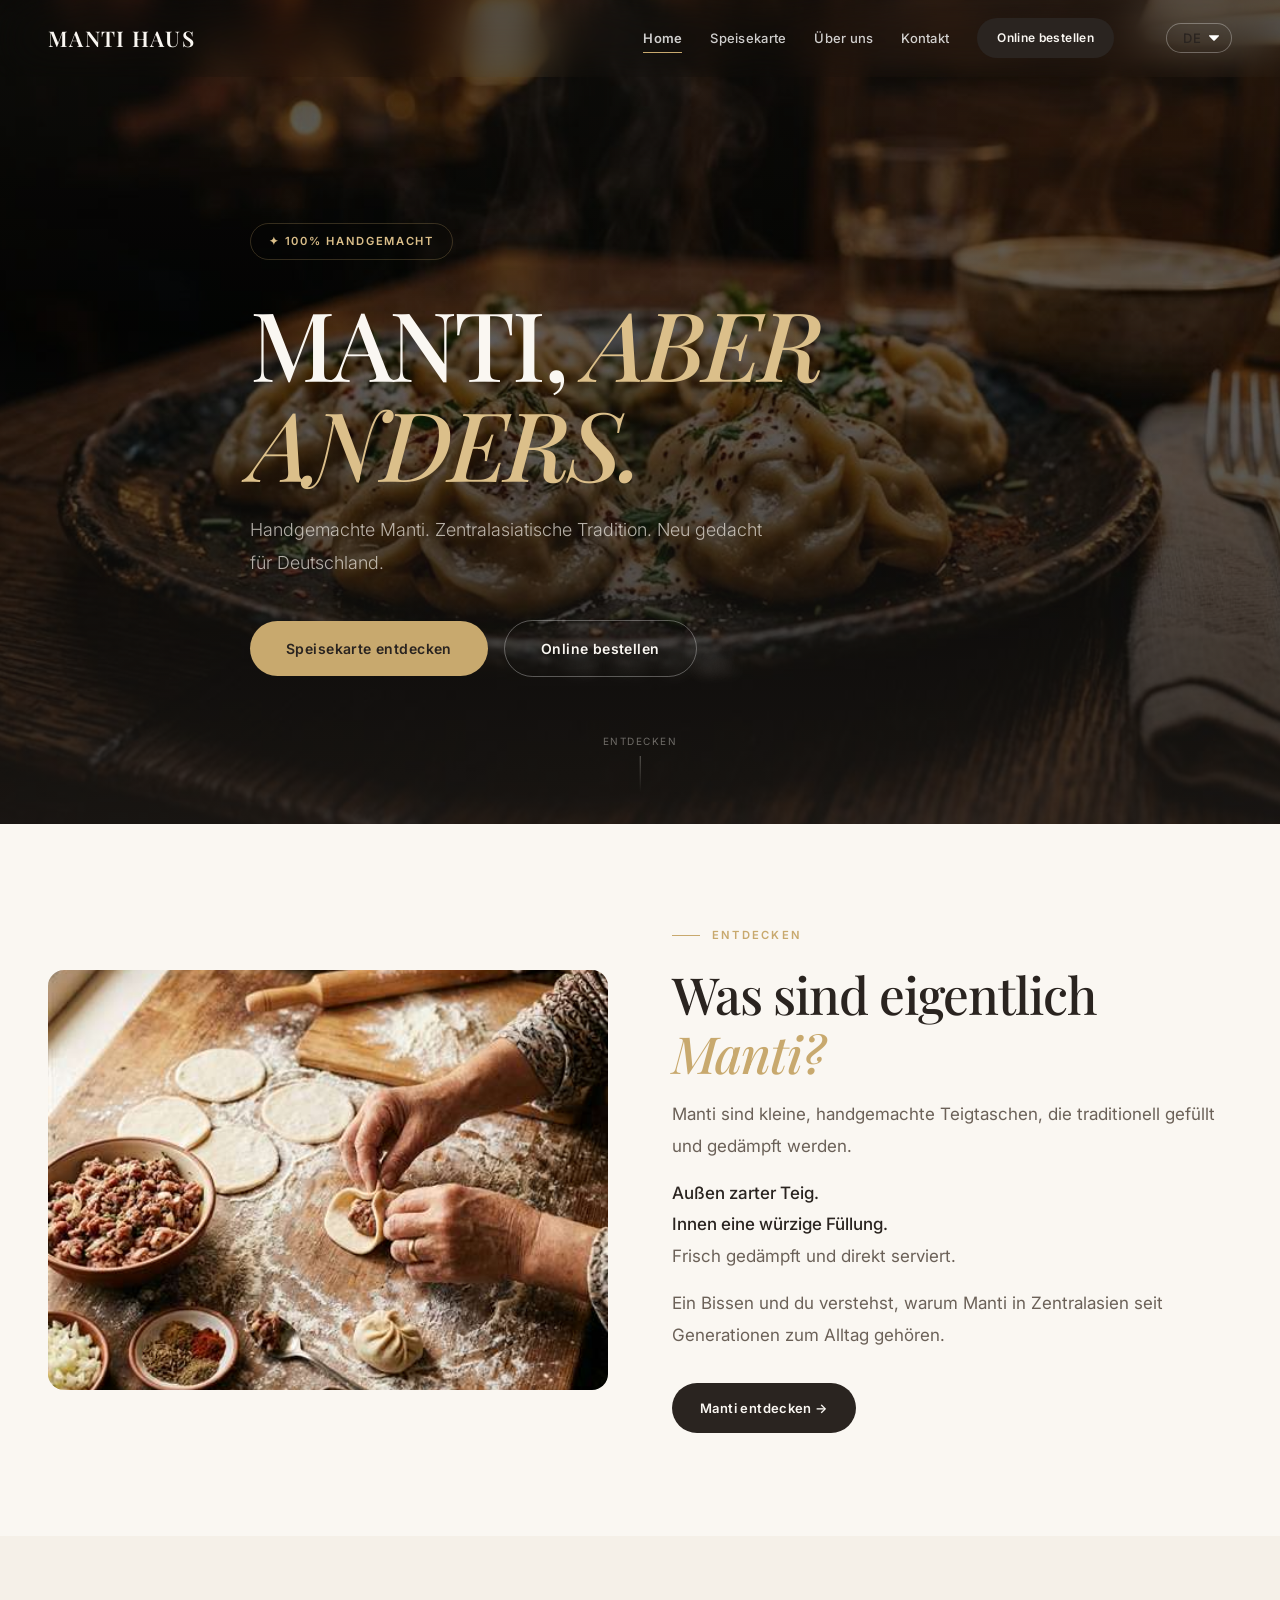
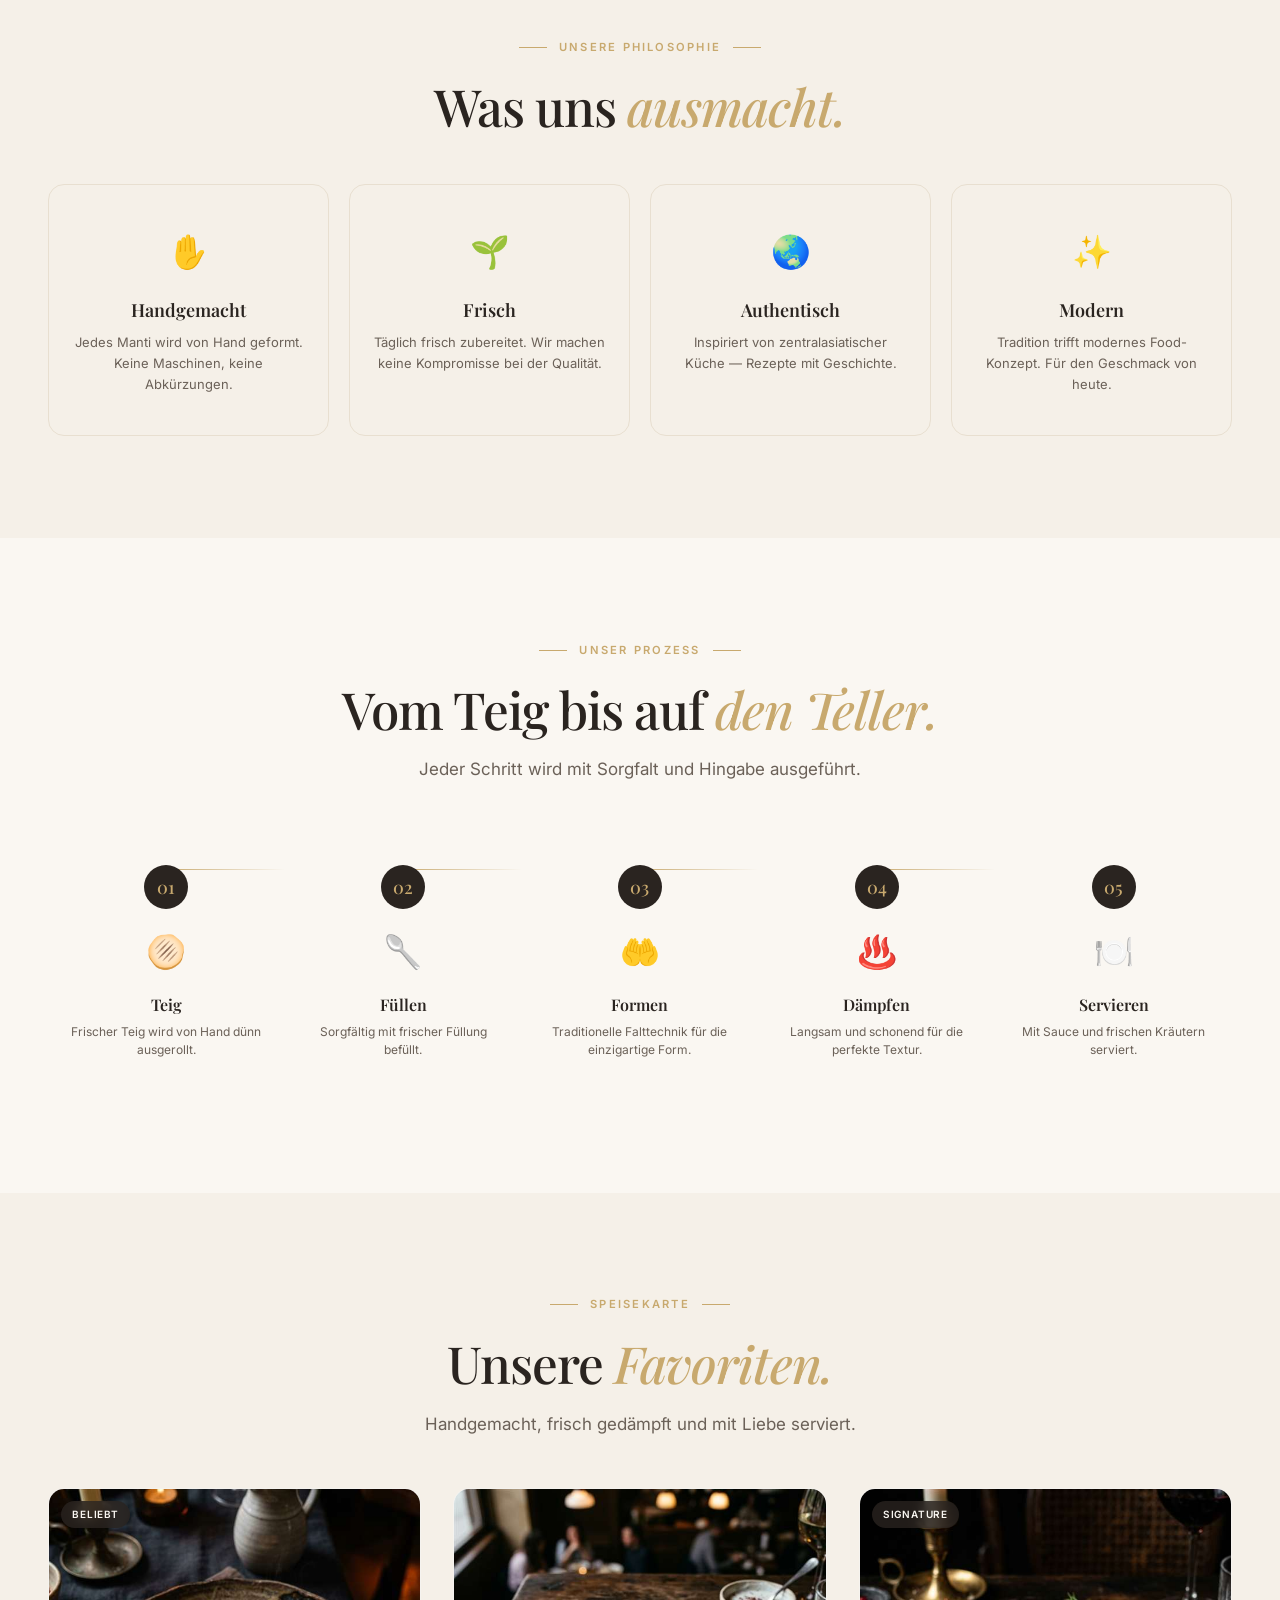
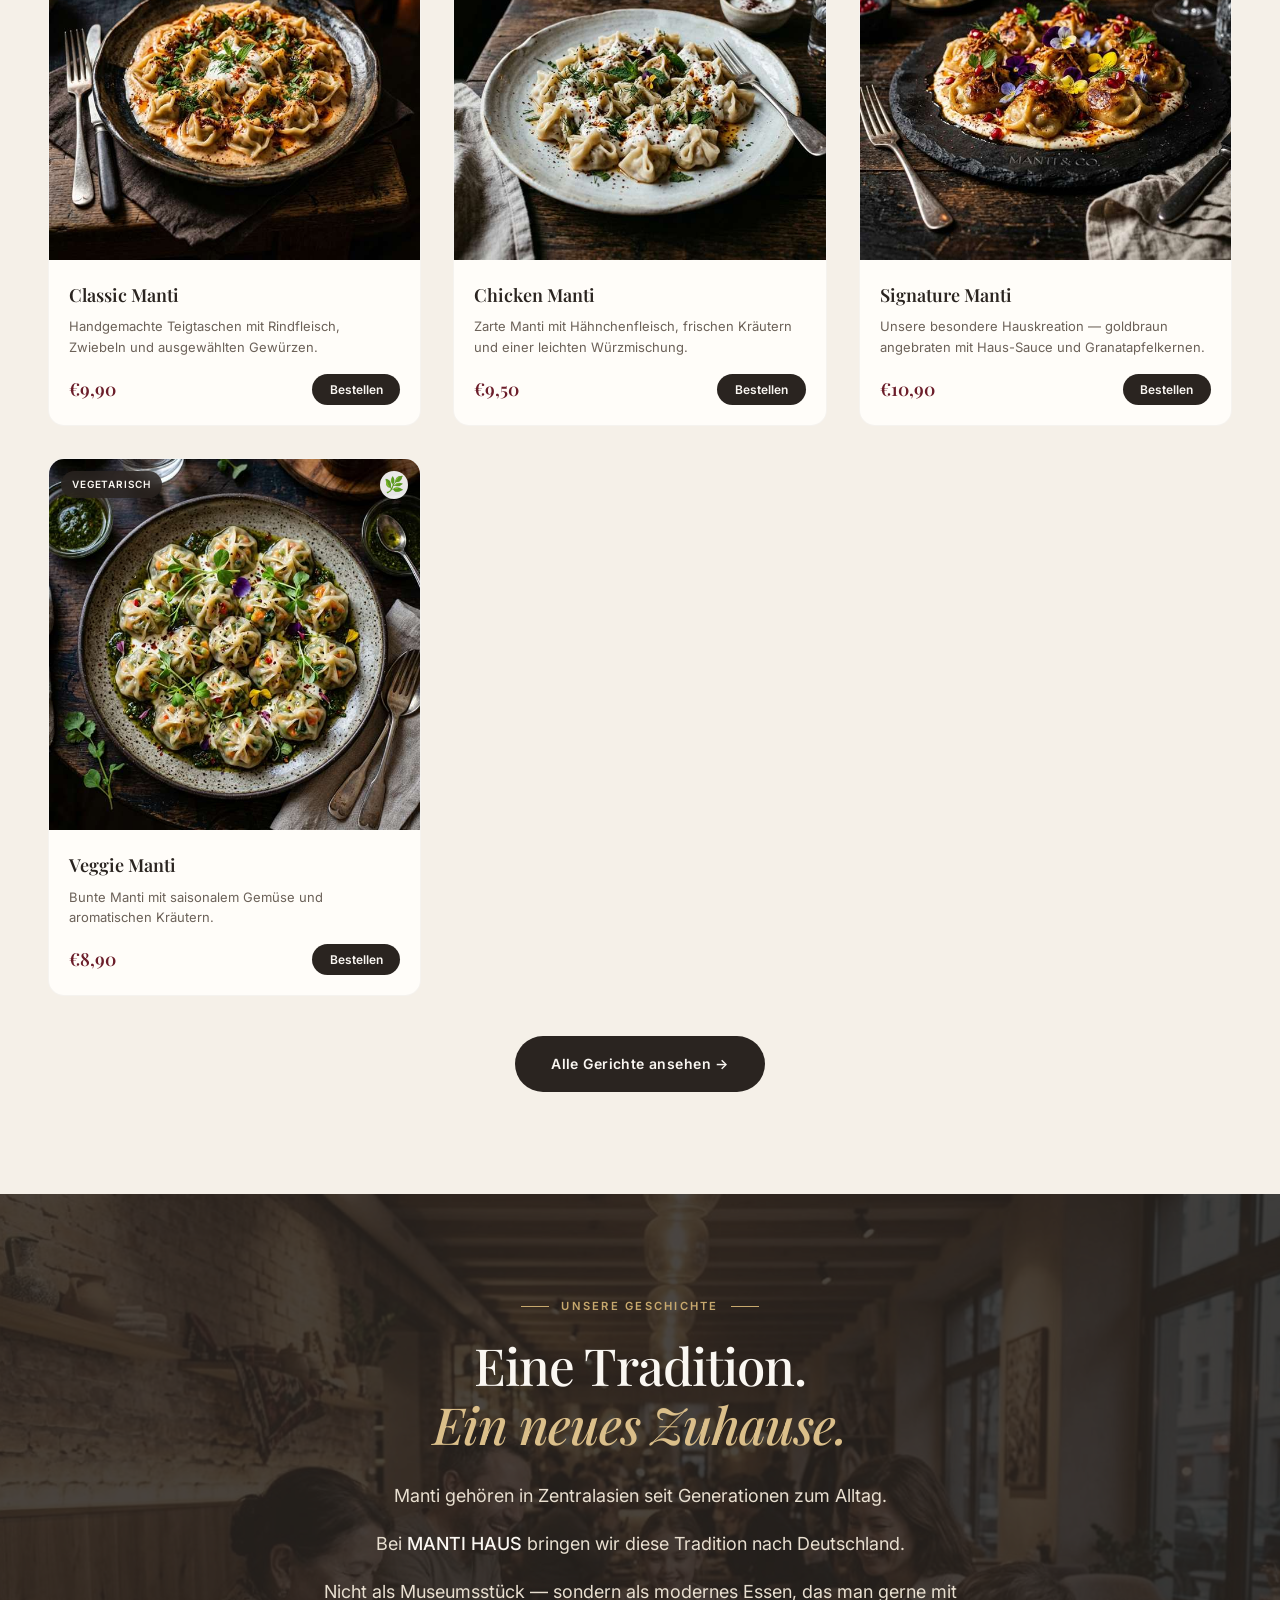
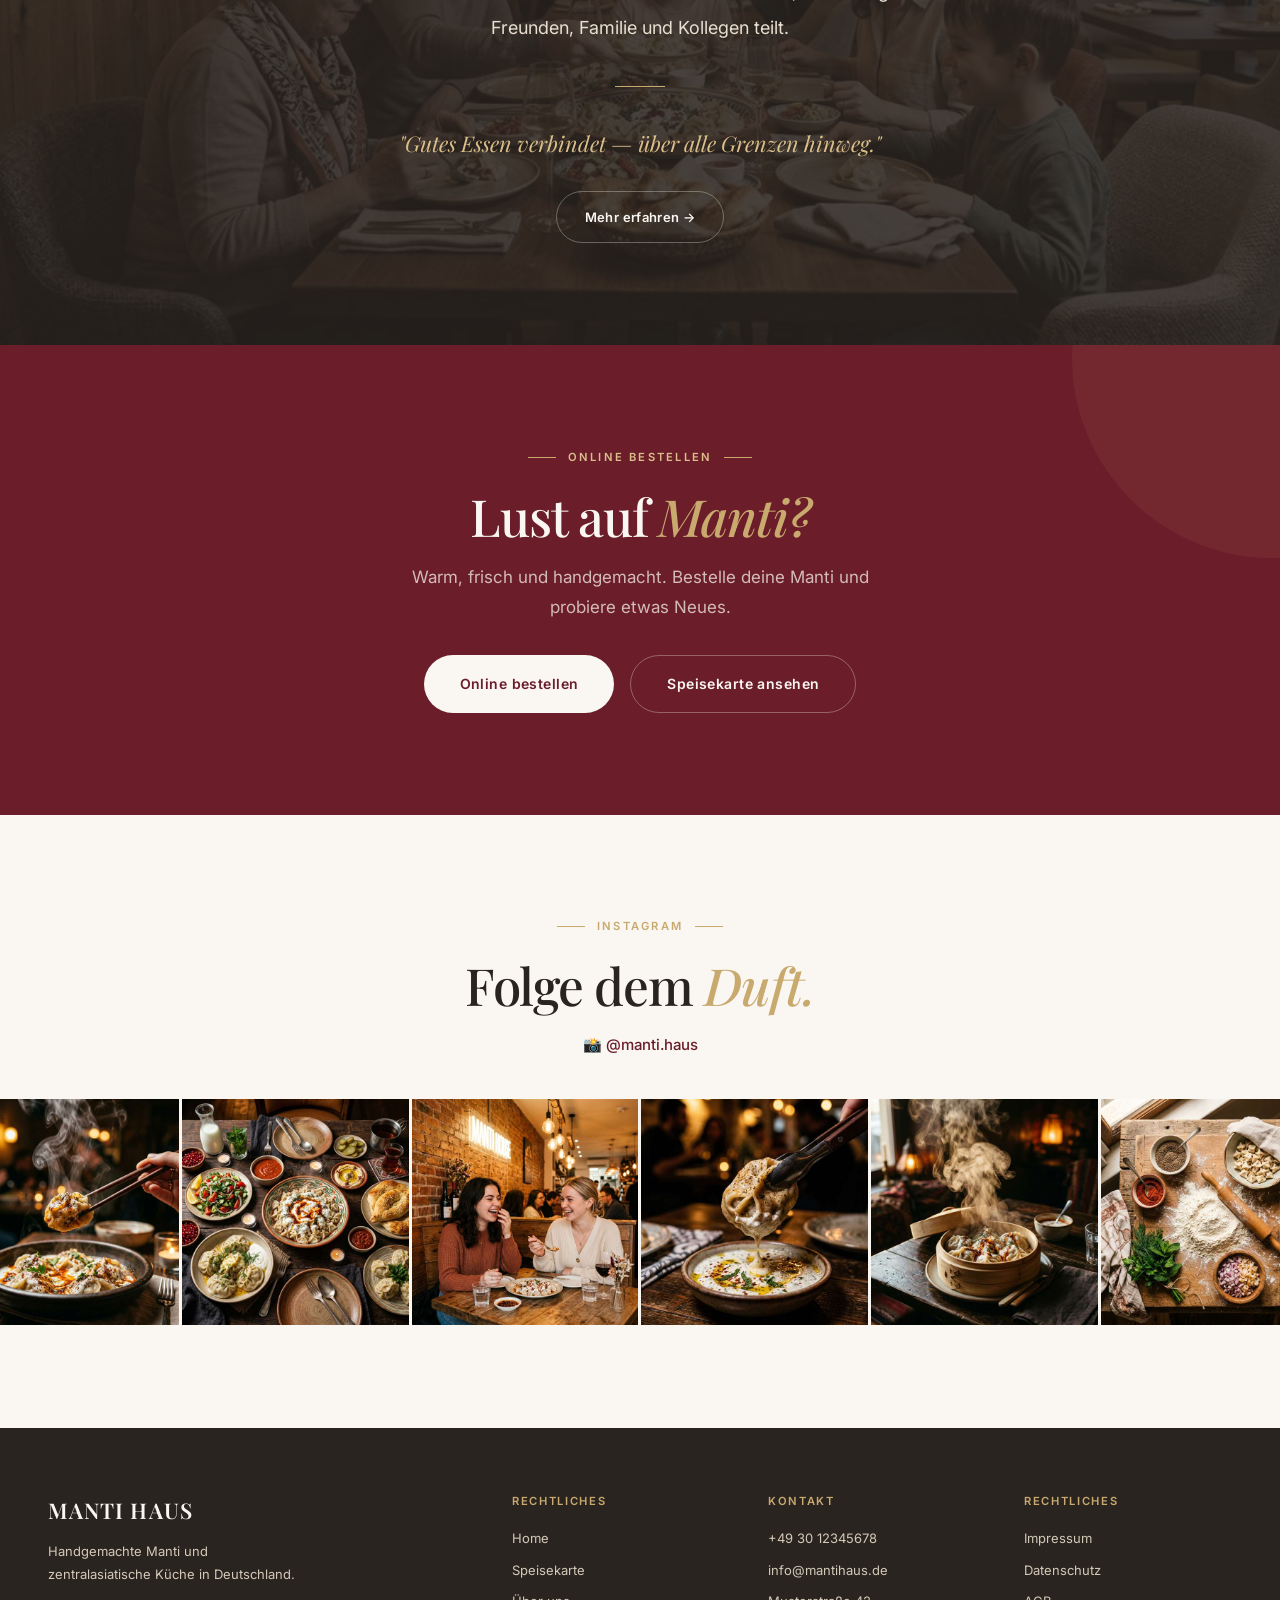
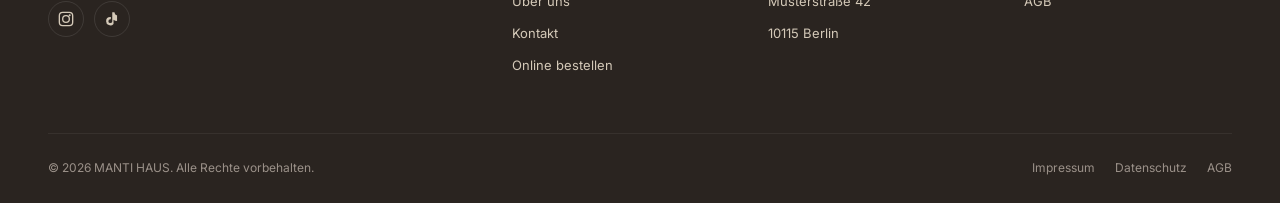
==== commit 1e4ca519: "Fix menu layout, resolve search bug, and improve UI" ====
--- a/index.html
+++ b/index.html
@@ -281,7 +281,6 @@
         if (card) openProductModal(card.dataset.id);
       });
 
-      initRevealAnimations();
       initRevealAnimations();
       updateDOMTranslations(); // Ensure translated text is populated
     });
--- a/styles/main.css
+++ b/styles/main.css
@@ -289,53 +289,160 @@
 .card--compact .card__image { aspect-ratio:4/3; }
 
 /* ========================================
-   MENU GRID & FILTERS
-   ======================================== */
+   MENU PAGE SPECIFICS
+   ======================================== */
+/* Category Nav Wrapper */
+.menu-nav-wrapper {
+  background: var(--cream-light);
+  border-bottom: 1px solid var(--beige);
+  position: sticky;
+  top: var(--nav-height);
+  z-index: 100;
+  padding: 1rem 0;
+  box-shadow: 0 4px 20px rgba(0,0,0,0.02);
+}
+
 .menu-filters {
-  display:flex; gap:.4rem; flex-wrap:wrap; justify-content:center; margin-bottom:2.5rem;
-}
+  display: flex;
+  gap: 0.75rem;
+  justify-content: center;
+  overflow-x: auto;
+  scrollbar-width: none;
+  -webkit-overflow-scrolling: touch;
+  padding-bottom: 0.25rem; /* for slight scrollbar breathing room if needed */
+}
+.menu-filters::-webkit-scrollbar { display: none; }
+
 .menu-filter {
-  font-size:.75rem; font-weight:500; letter-spacing:.02em;
-  padding:.5rem 1.15rem; border-radius:var(--radius-full);
-  border:1px solid var(--beige-dark); color:var(--text-secondary);
-  transition:all var(--transition-fast); white-space:nowrap;
-}
-.menu-filter:hover { border-color:var(--charcoal); color:var(--charcoal); }
-.menu-filter.active { background:var(--charcoal); color:var(--cream); border-color:var(--charcoal); }
+  padding: 0.6rem 1.25rem;
+  border-radius: var(--radius-full);
+  font-family: var(--font-display);
+  font-size: 0.875rem;
+  font-weight: 500;
+  border: 1px solid transparent;
+  color: var(--text-secondary);
+  background: transparent;
+  transition: all var(--transition-fast);
+  white-space: nowrap;
+  flex-shrink: 0;
+}
+.menu-filter:hover {
+  color: var(--charcoal);
+  background: var(--warm-white);
+}
+.menu-filter.active {
+  background: var(--charcoal);
+  color: var(--gold);
+  border-color: var(--charcoal);
+  box-shadow: var(--shadow-sm);
+}
+
+/* Controls: Search & Toggle */
+.menu-controls {
+  display: flex;
+  flex-wrap: wrap;
+  gap: 1.5rem;
+  align-items: center;
+  justify-content: space-between;
+  max-width: 800px;
+  margin: 0 auto 1rem;
+}
 
 .menu-search {
-  max-width:400px; margin:0 auto 2rem; position:relative;
+  flex: 1;
+  min-width: 250px;
+  position: relative;
 }
 .menu-search__input {
-  width:100%; padding:.75rem 1rem .75rem 2.75rem;
-  border:1px solid var(--beige-dark); border-radius:var(--radius-full);
-  font-size:.875rem; font-family:var(--font-body); color:var(--charcoal);
-  background:var(--cream-light); transition:border-color var(--transition-fast);
-  outline:none;
-}
-.menu-search__input:focus { border-color:var(--gold); }
-.menu-search__input::placeholder { color:var(--text-muted); }
+  width: 100%;
+  padding: 0.875rem 1rem 0.875rem 3rem;
+  border: 1px solid var(--beige-dark);
+  border-radius: var(--radius-full);
+  font-size: 0.9375rem;
+  font-family: var(--font-body);
+  color: var(--charcoal);
+  background: var(--white);
+  transition: all var(--transition-fast);
+  outline: none;
+  box-shadow: var(--shadow-sm);
+}
+.menu-search__input:focus {
+  border-color: var(--gold);
+  box-shadow: 0 0 0 4px rgba(200, 169, 110, 0.15);
+}
+.menu-search__input::placeholder { color: var(--text-muted); }
 .menu-search__icon {
-  position:absolute; left:1rem; top:50%; transform:translateY(-50%);
-  font-size:.875rem; color:var(--text-muted); pointer-events:none;
+  position: absolute;
+  left: 1.25rem;
+  top: 50%;
+  transform: translateY(-50%);
+  color: var(--text-muted);
+  pointer-events: none;
+  transition: color var(--transition-fast);
+}
+.menu-search__input:focus + .menu-search__icon {
+  color: var(--gold);
+}
+
+/* Custom Veg Toggle */
+.custom-toggle {
+  display: flex;
+  align-items: center;
+  gap: 0.75rem;
+  cursor: pointer;
+  user-select: none;
+}
+.custom-toggle input {
+  display: none;
+}
+.custom-toggle__switch {
+  position: relative;
+  width: 44px;
+  height: 24px;
+  background: var(--beige-dark);
+  border-radius: 34px;
+  transition: background 0.3s;
+}
+.custom-toggle__switch::after {
+  content: '';
+  position: absolute;
+  top: 2px;
+  left: 2px;
+  width: 20px;
+  height: 20px;
+  background: white;
+  border-radius: 50%;
+  transition: transform 0.3s cubic-bezier(0.4, 0.0, 0.2, 1);
+  box-shadow: 0 2px 4px rgba(0,0,0,0.1);
+}
+.custom-toggle input:checked + .custom-toggle__switch {
+  background: #4ade80; /* Nice fresh green */
+}
+.custom-toggle input:checked + .custom-toggle__switch::after {
+  transform: translateX(20px);
+}
+.custom-toggle__label {
+  font-size: 0.875rem;
+  font-weight: 500;
+  color: var(--charcoal);
 }
 
 .menu-grid {
-  display:grid; grid-template-columns:repeat(auto-fill,minmax(270px,1fr)); gap:1.5rem;
-}
-
-.menu-empty {
-  grid-column:1/-1; text-align:center; padding:4rem 2rem;
-  color:var(--text-muted); font-size:1rem;
-}
-
-/* Veg-only toggle */
-.veg-toggle {
-  display:flex; align-items:center; gap:.5rem;
-  font-size:.8125rem; color:var(--text-secondary); cursor:pointer;
-  margin-bottom:1.5rem; justify-content:center;
-}
-.veg-toggle input { accent-color:var(--success); width:16px; height:16px; cursor:pointer; }
+  display: grid;
+  grid-template-columns: repeat(auto-fill, minmax(300px, 1fr));
+  gap: 2rem;
+}
+
+.menu-empty, .no-results {
+  grid-column: 1 / -1;
+  text-align: center;
+  padding: 4rem 2rem;
+  color: var(--text-muted);
+  font-size: 1.125rem;
+  background: var(--cream-light);
+  border-radius: var(--radius-lg);
+  border: 1px dashed var(--beige-dark);
+}
 
 /* ========================================
    DIFFERENCE / FEATURE CARDS
@@ -664,35 +771,78 @@
 
 .nav__lang-switcher select, 
 .nav__lang-switcher-mobile select { 
-  background: transparent; 
+  appearance: none;
+  -webkit-appearance: none;
+  background-color: transparent;
+  background-image: url("data:image/svg+xml;charset=US-ASCII,%3Csvg%20xmlns%3D%22http%3A%2F%2Fwww.w3.org%2F2000%2Fsvg%22%20width%3D%22292.4%22%20height%3D%22292.4%22%3E%3Cpath%20fill%3D%22%23ffffff%22%20d%3D%22M287%2069.4a17.6%2017.6%200%200%200-13-5.4H18.4c-5%200-9.3%201.8-12.9%205.4A17.6%2017.6%200%200%200%200%2082.2c0%205%201.8%209.3%205.4%2012.9l128%20127.9c3.6%203.6%207.8%205.4%2012.8%205.4s9.2-1.8%2012.8-5.4L287%2095c3.5-3.5%205.4-7.8%205.4-12.8%200-5-1.9-9.2-5.5-12.8z%22%2F%3E%3C%2Fsvg%3E");
+  background-repeat: no-repeat;
+  background-position: right 0.7rem top 50%;
+  background-size: 0.65rem auto;
   color: inherit; 
-  border: 1px solid rgba(255, 255, 255, 0.2); 
-  border-radius: var(--radius-sm); 
-  padding: 0.25rem 0.5rem; 
+  border: 1px solid rgba(255, 255, 255, 0.3); 
+  border-radius: 20px; 
+  padding: 0.35rem 1.75rem 0.35rem 1rem; 
   font-family: var(--font-body); 
-  font-size: 0.875rem; 
+  font-size: 0.8125rem; 
+  font-weight: 500;
+  letter-spacing: 0.05em;
   cursor: pointer; 
   outline: none; 
-  margin-left: 1rem; 
+  margin-left: 1.5rem; 
+  transition: border-color 0.3s ease, background-color 0.3s ease, color 0.3s ease;
 } 
+
+.nav__lang-switcher select:hover,
+.nav__lang-switcher-mobile select:hover {
+  border-color: var(--gold);
+}
+
 .nav.scrolled .nav__lang-switcher select { 
   color: var(--charcoal); 
-  border-color: rgba(0, 0, 0, 0.1); 
+  border-color: rgba(0, 0, 0, 0.15); 
+  background-image: url("data:image/svg+xml;charset=US-ASCII,%3Csvg%20xmlns%3D%22http%3A%2F%2Fwww.w3.org%2F2000%2Fsvg%22%20width%3D%22292.4%22%20height%3D%22292.4%22%3E%3Cpath%20fill%3D%22%232c2c2c%22%20d%3D%22M287%2069.4a17.6%2017.6%200%200%200-13-5.4H18.4c-5%200-9.3%201.8-12.9%205.4A17.6%2017.6%200%200%200%200%2082.2c0%205%201.8%209.3%205.4%2012.9l128%20127.9c3.6%203.6%207.8%205.4%2012.8%205.4s9.2-1.8%2012.8-5.4L287%2095c3.5-3.5%205.4-7.8%205.4-12.8%200-5-1.9-9.2-5.5-12.8z%22%2F%3E%3C%2Fsvg%3E");
 } 
+.nav.scrolled .nav__lang-switcher select:hover {
+  border-color: var(--gold);
+}
+
 .nav__lang-switcher select option, 
 .nav__lang-switcher-mobile select option { 
   color: var(--charcoal); 
-  background: var(--warm-white); 
+  background: var(--warm-white);
+  padding: 0.5rem;
 } 
+
 .nav__lang-switcher-mobile { 
   display: none; 
 } 
-@media (max-width: 768px) { 
-  .nav__lang-switcher { 
-    display: none; 
+
+@media (max-width:768px) {
+  .menu-controls {
+    flex-direction: column;
+    align-items: stretch;
+    gap: 1rem;
+  }
+  .menu-filters {
+    justify-content: flex-start;
+    padding-left: 1rem;
+    padding-right: 1rem;
+    margin: 0 -1rem; /* Full bleed scroll on mobile */
+  }
+  .menu-grid {
+    grid-template-columns: 1fr;
+    gap: 1.5rem;
+  }
+  
+  .nav__lang-switcher { display:none; }
+  .nav__lang-switcher-mobile { 
+    display: flex; 
+    align-items: center;
   } 
-  .nav__lang-switcher-mobile { 
-    display: block; 
-    margin-right: 1rem; 
-  } 
+  .nav__lang-switcher-mobile select {
+    margin-left: 0;
+    color: var(--charcoal);
+    border-color: rgba(0,0,0,0.15);
+    background-image: url("data:image/svg+xml;charset=US-ASCII,%3Csvg%20xmlns%3D%22http%3A%2F%2Fwww.w3.org%2F2000%2Fsvg%22%20width%3D%22292.4%22%20height%3D%22292.4%22%3E%3Cpath%20fill%3D%22%232c2c2c%22%20d%3D%22M287%2069.4a17.6%2017.6%200%200%200-13-5.4H18.4c-5%200-9.3%201.8-12.9%205.4A17.6%2017.6%200%200%200%200%2082.2c0%205%201.8%209.3%205.4%2012.9l128%20127.9c3.6%203.6%207.8%205.4%2012.8%205.4s9.2-1.8%2012.8-5.4L287%2095c3.5-3.5%205.4-7.8%205.4-12.8%200-5-1.9-9.2-5.5-12.8z%22%2F%3E%3C%2Fsvg%3E");
+  }
 }
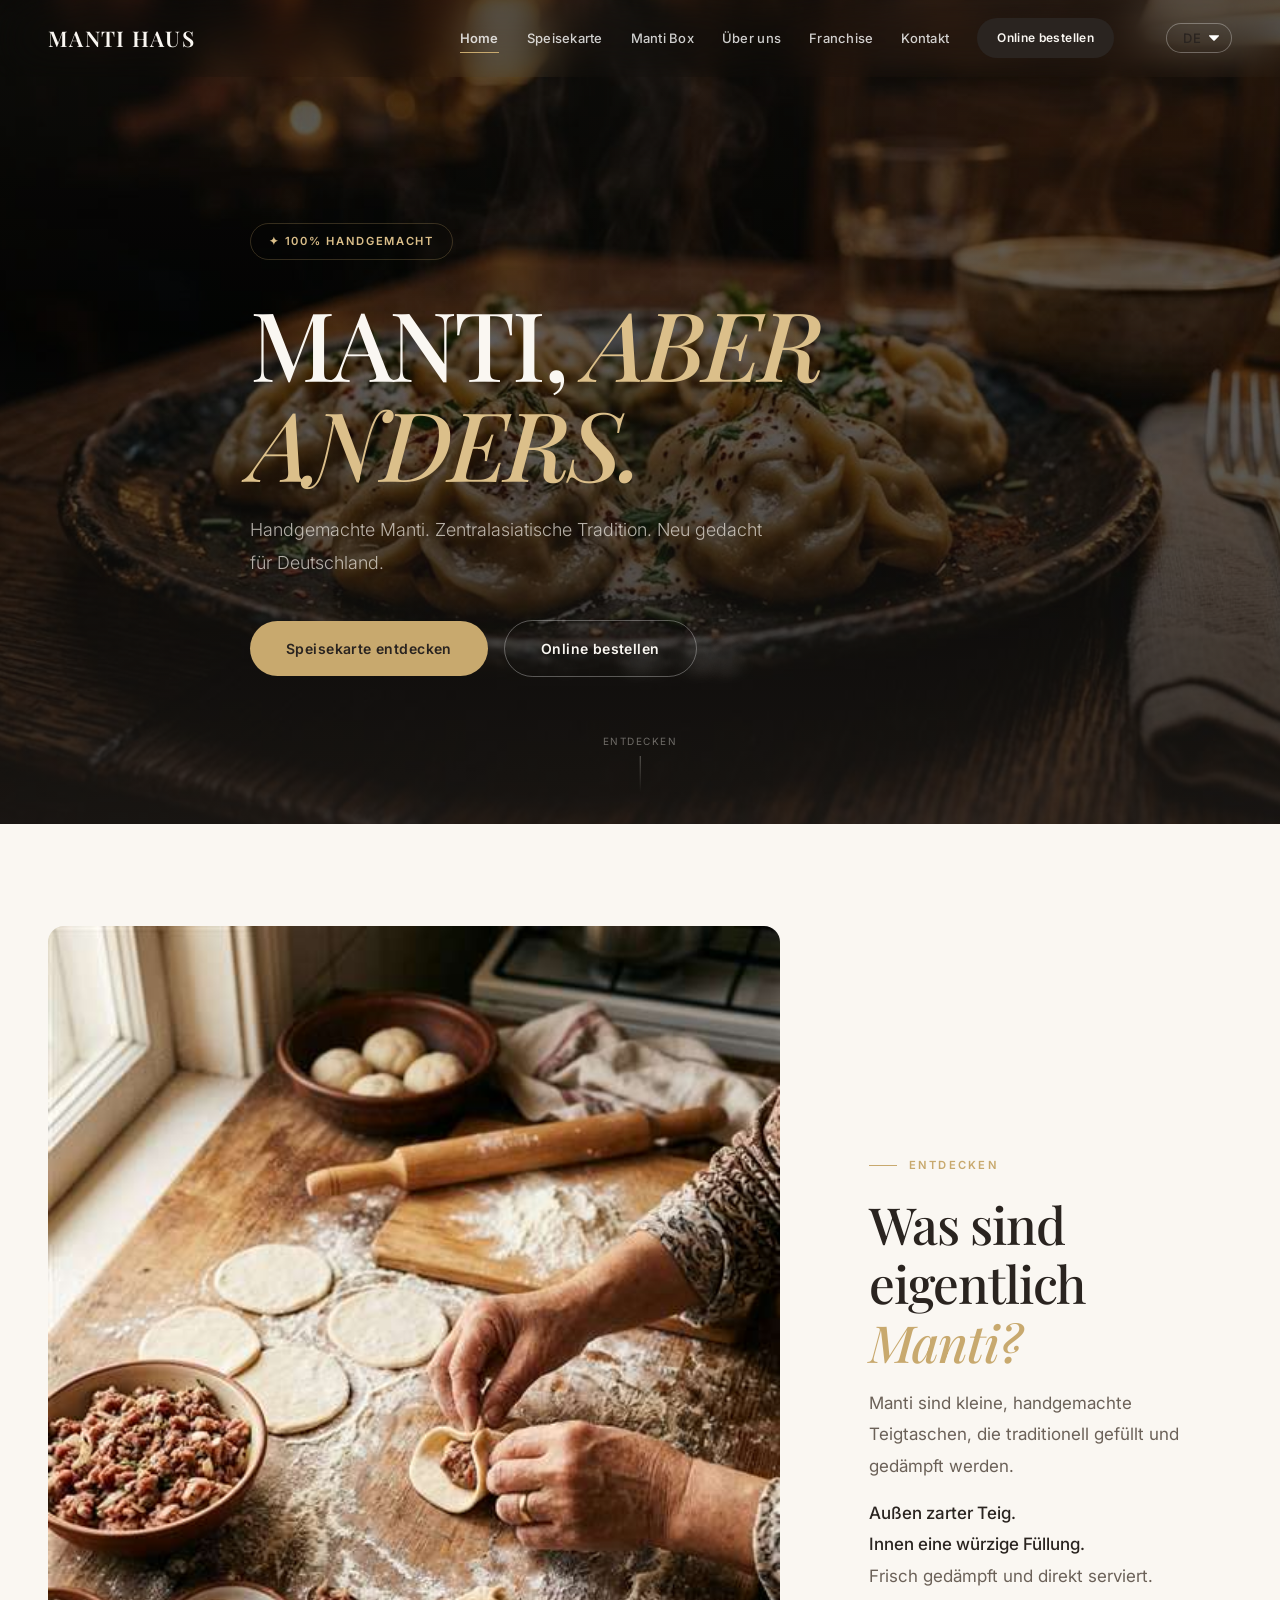
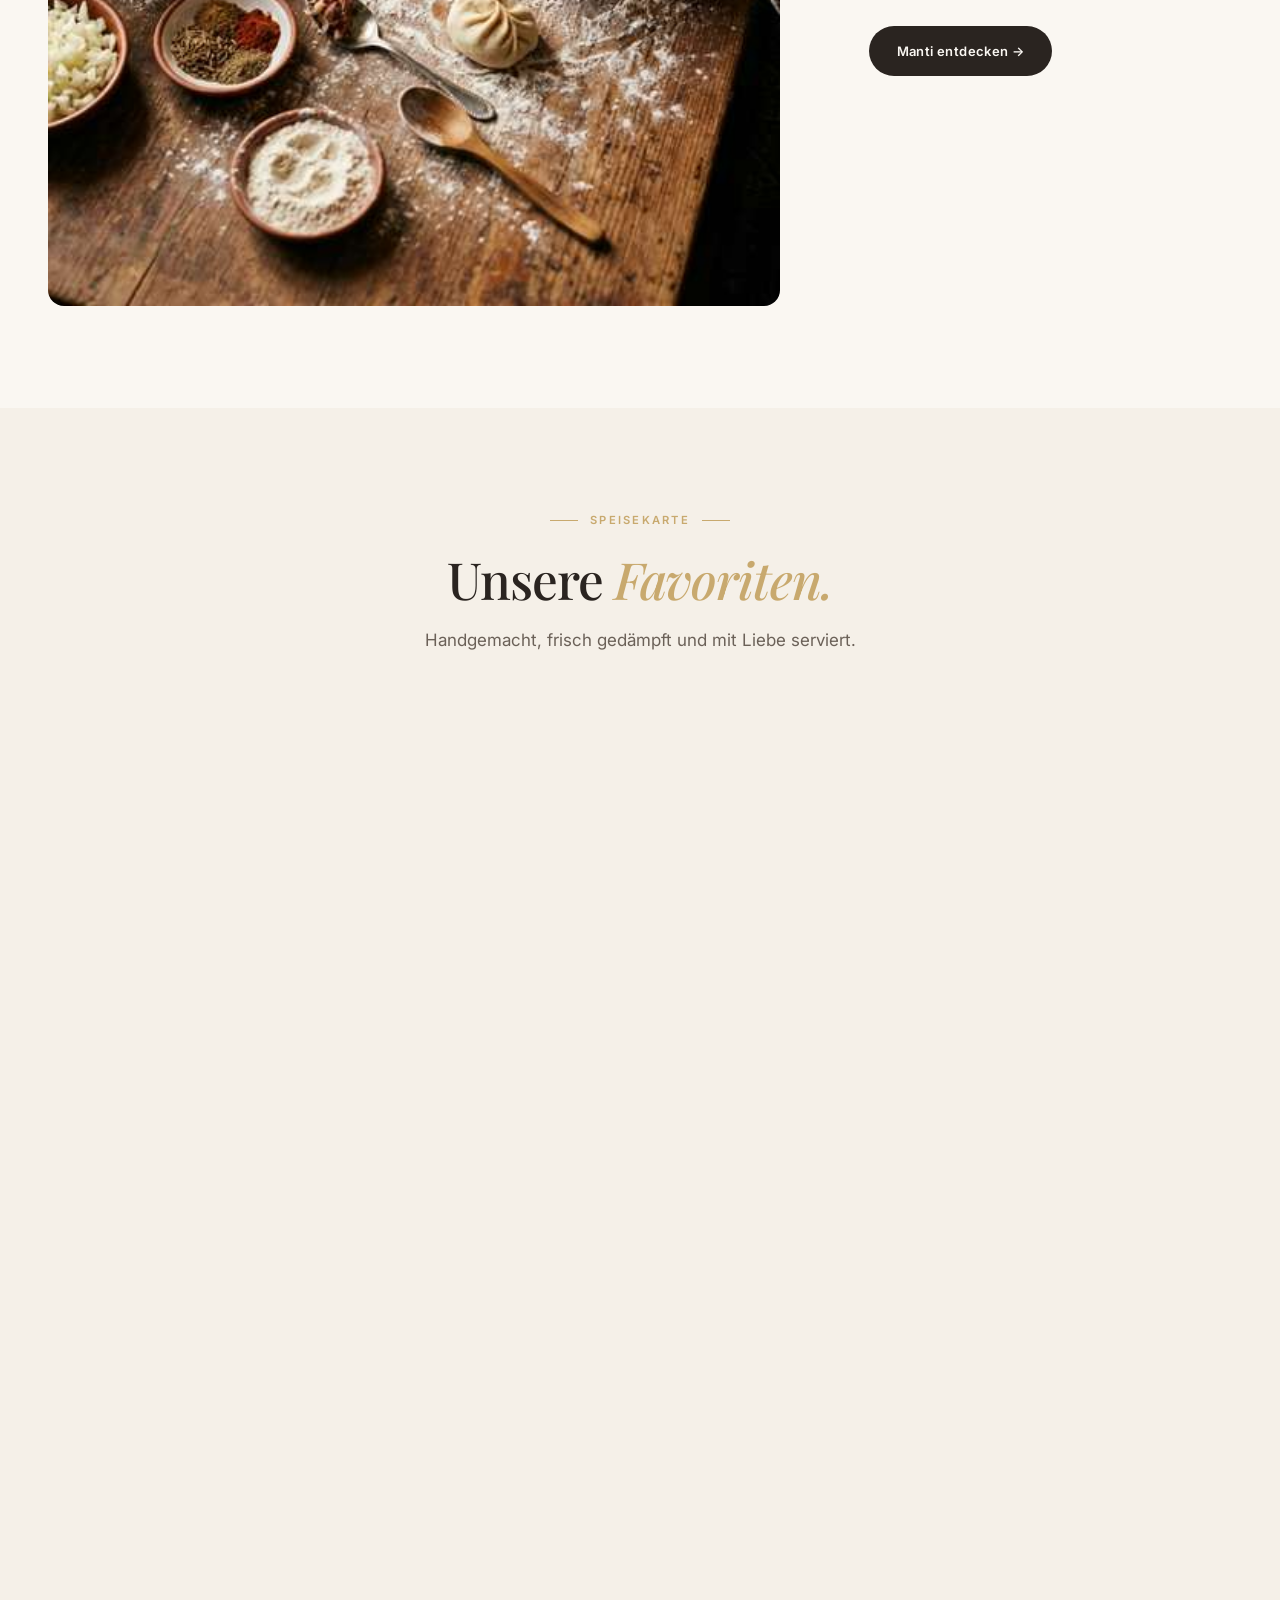
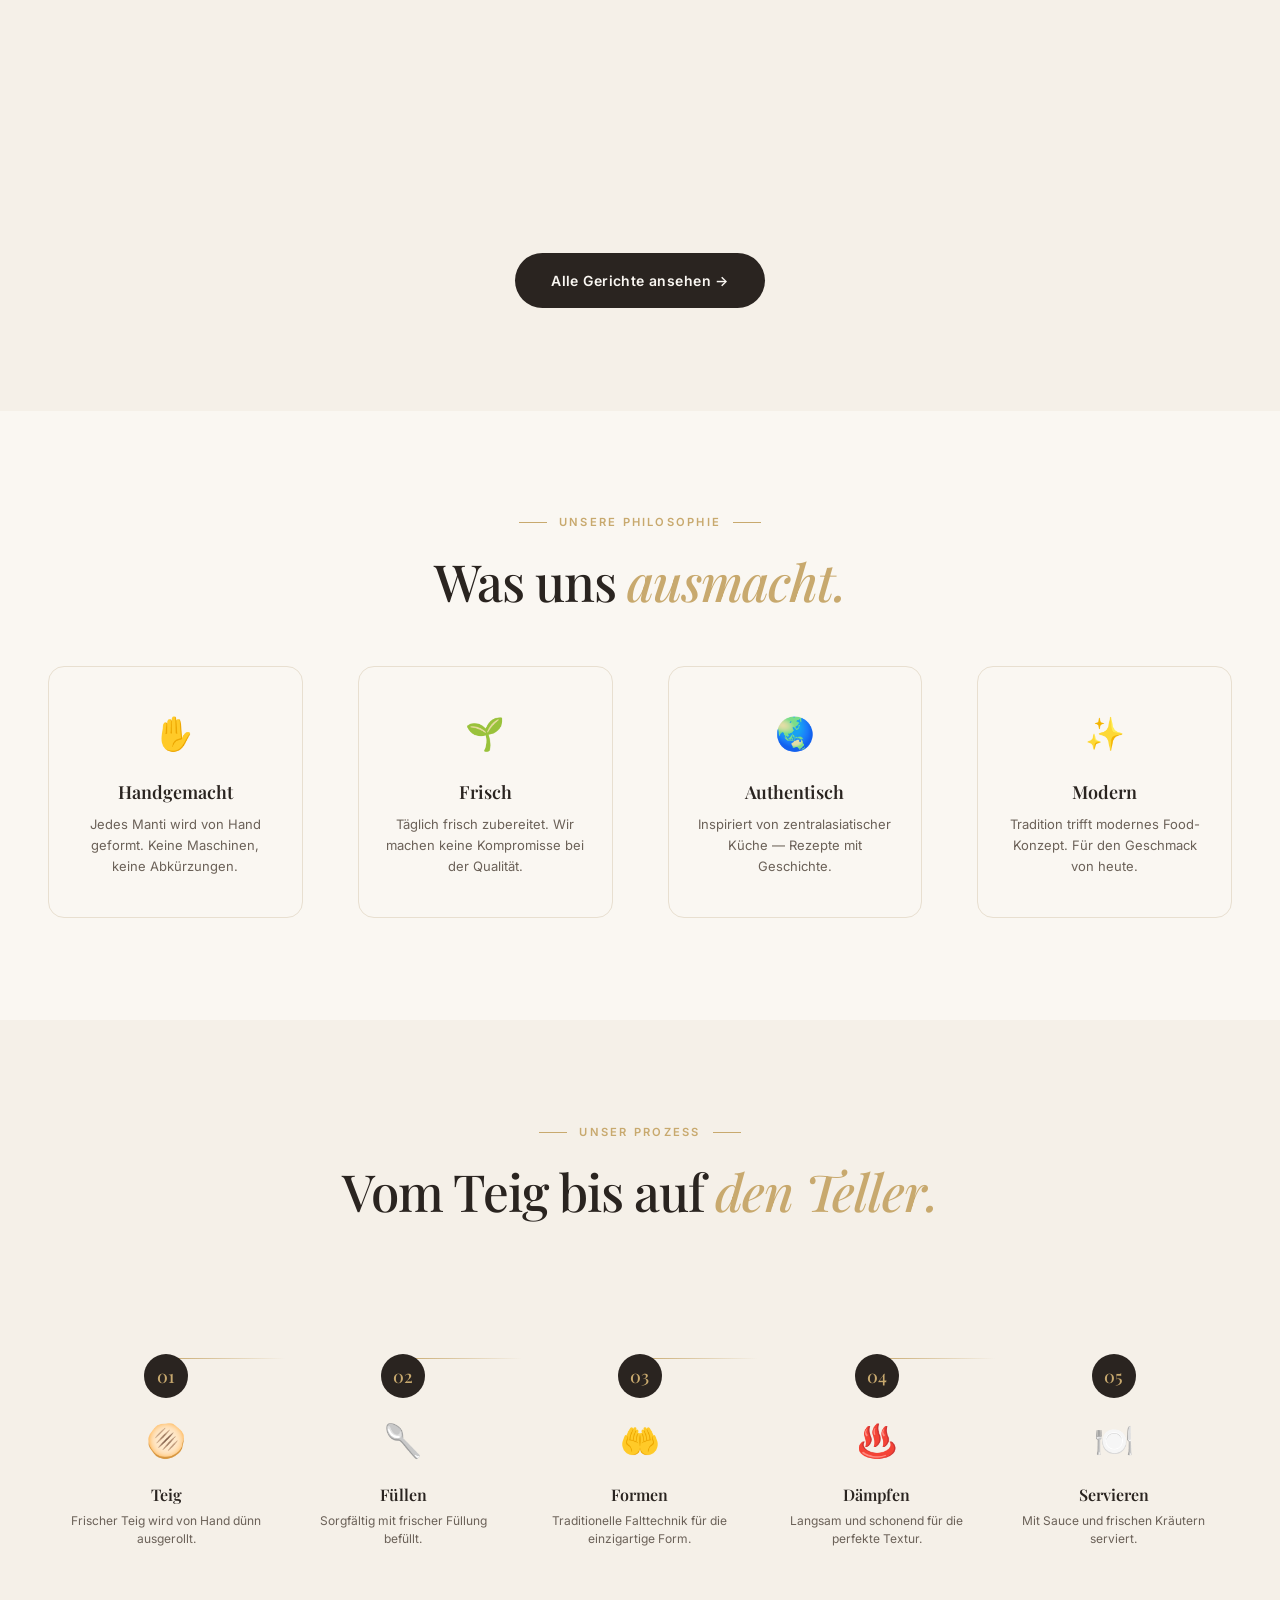
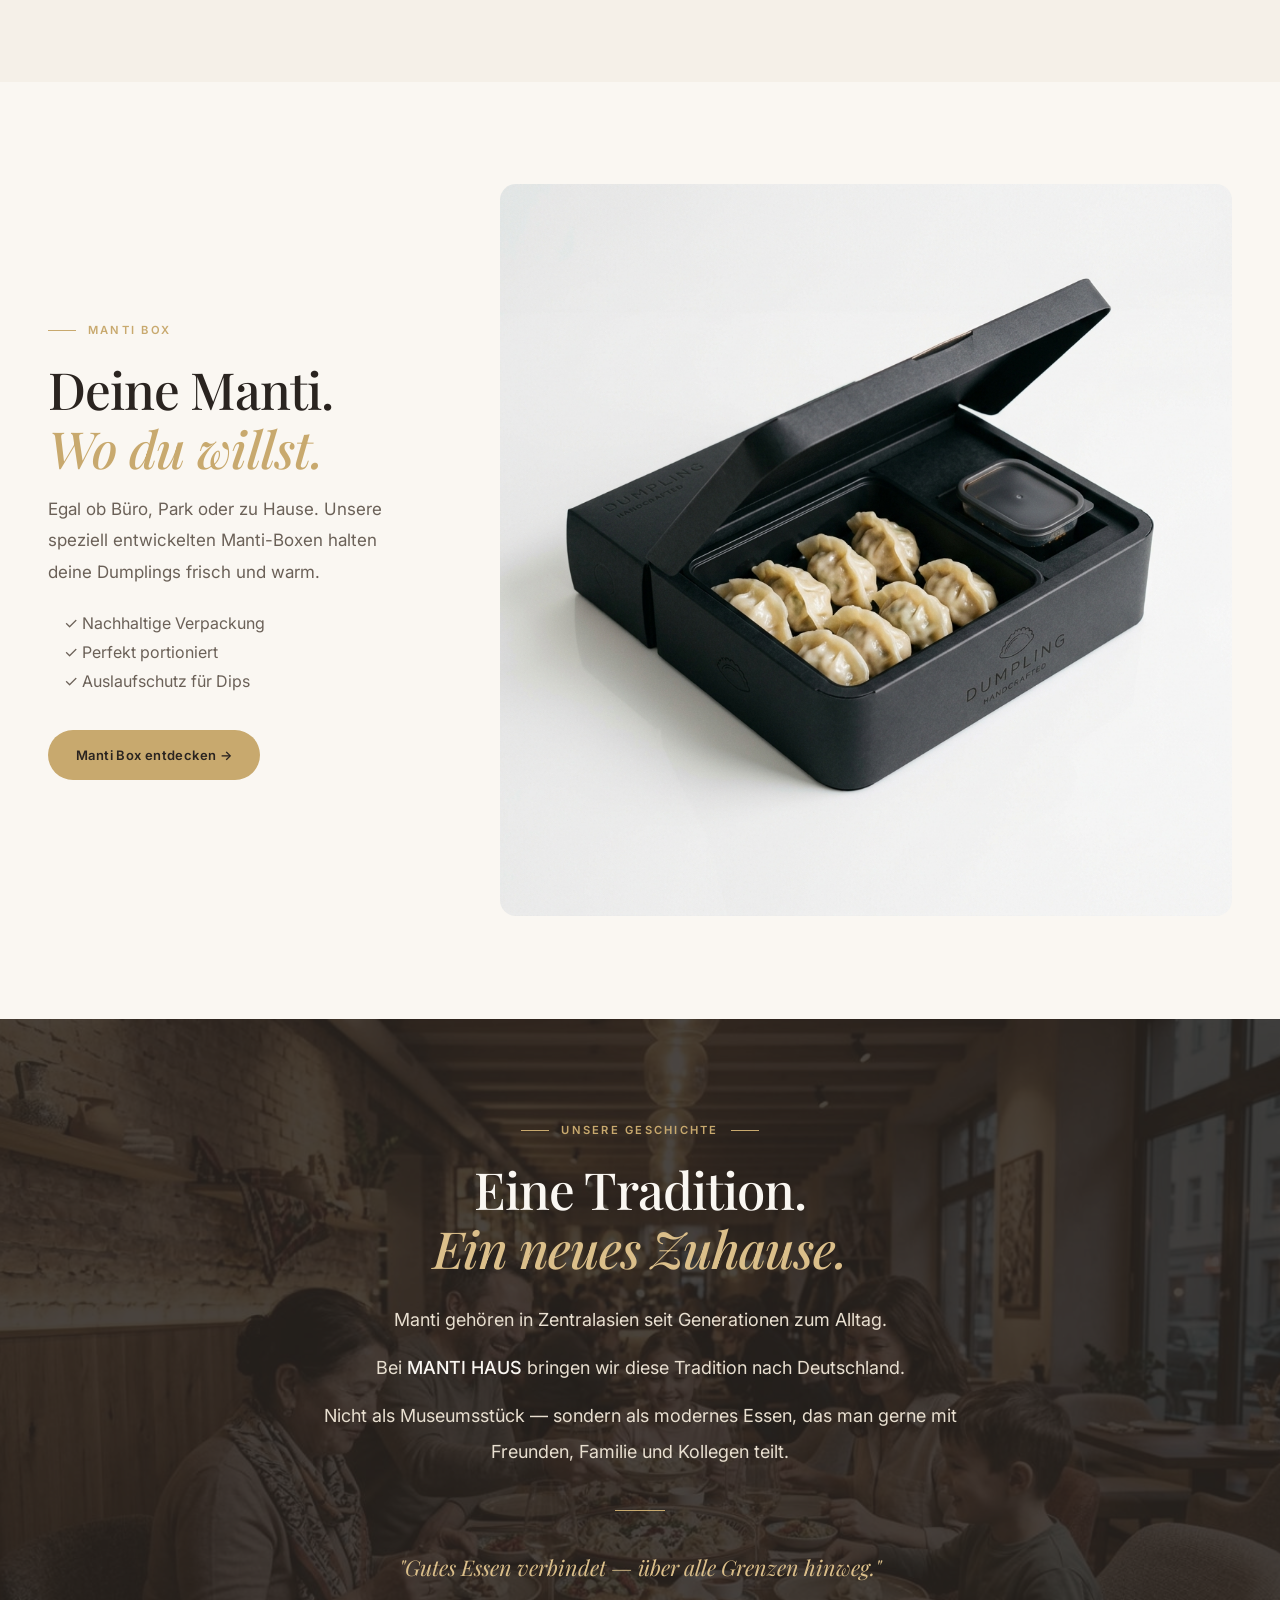
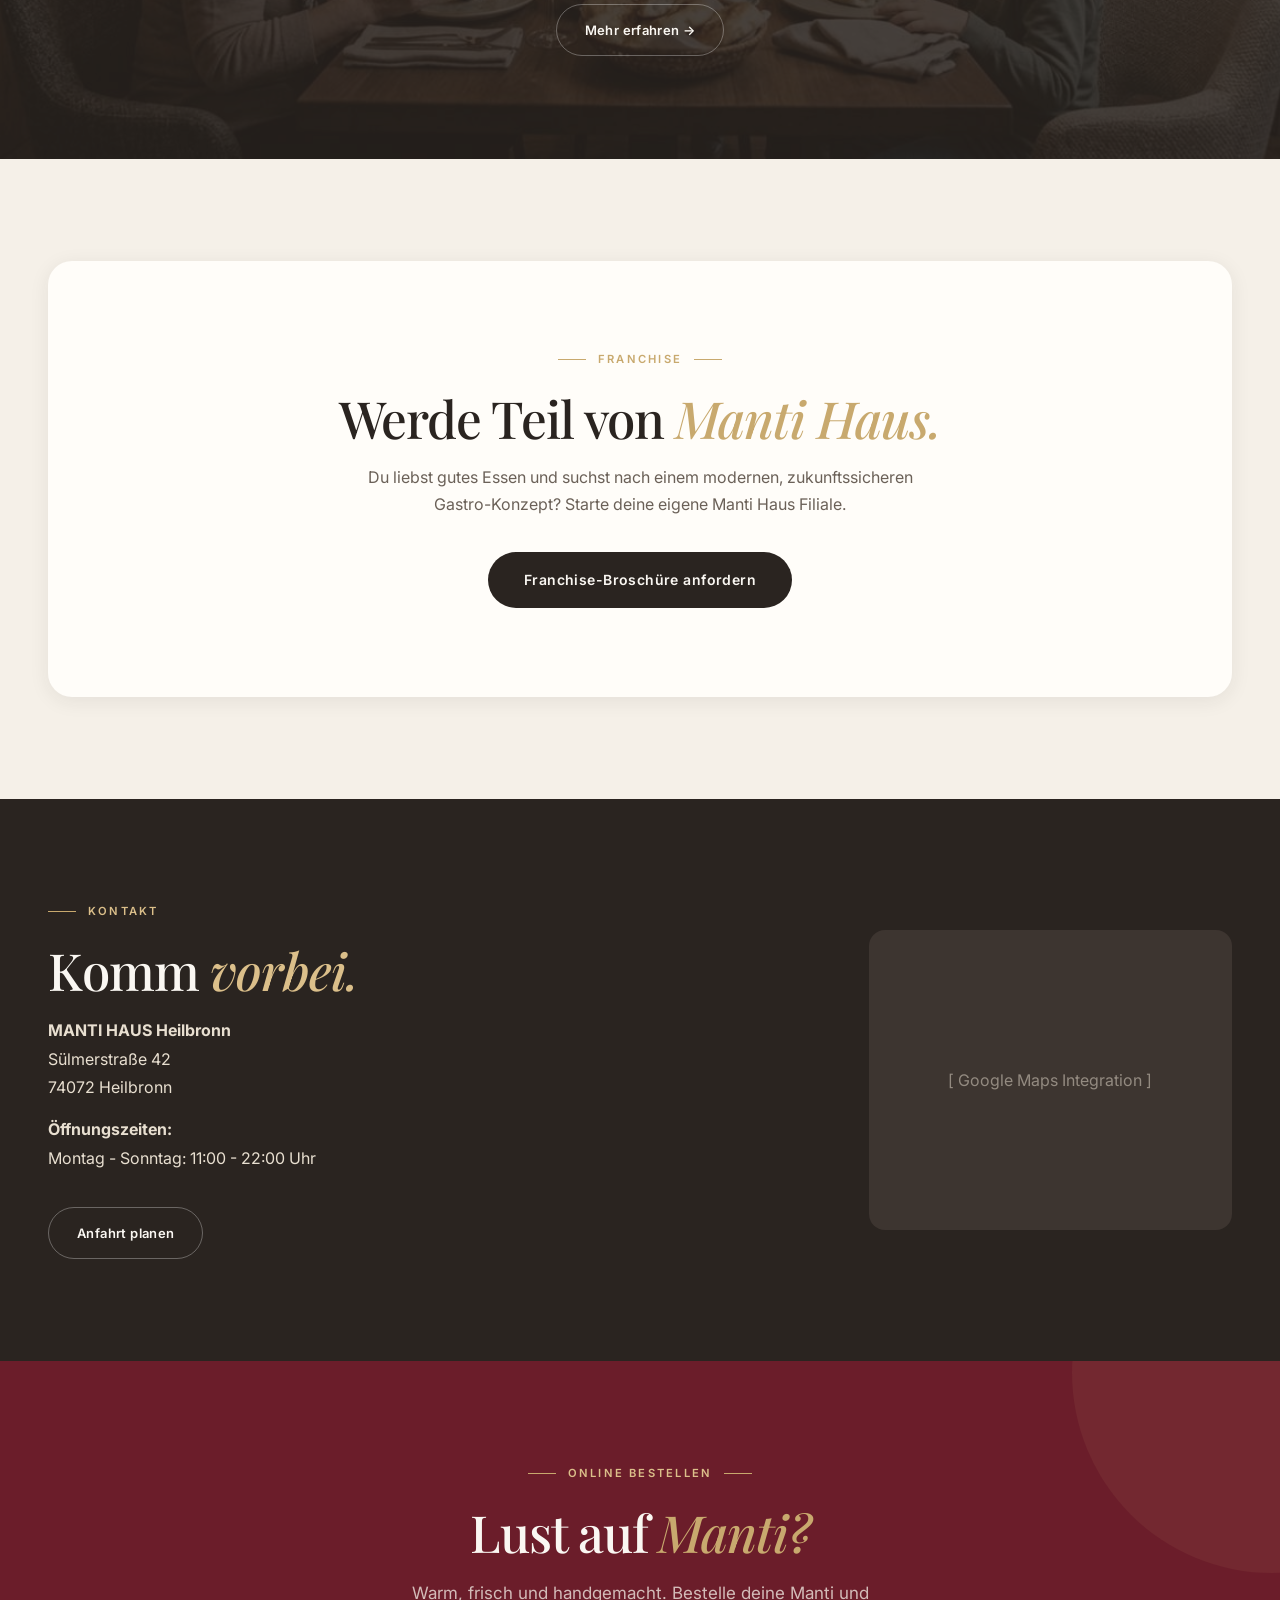
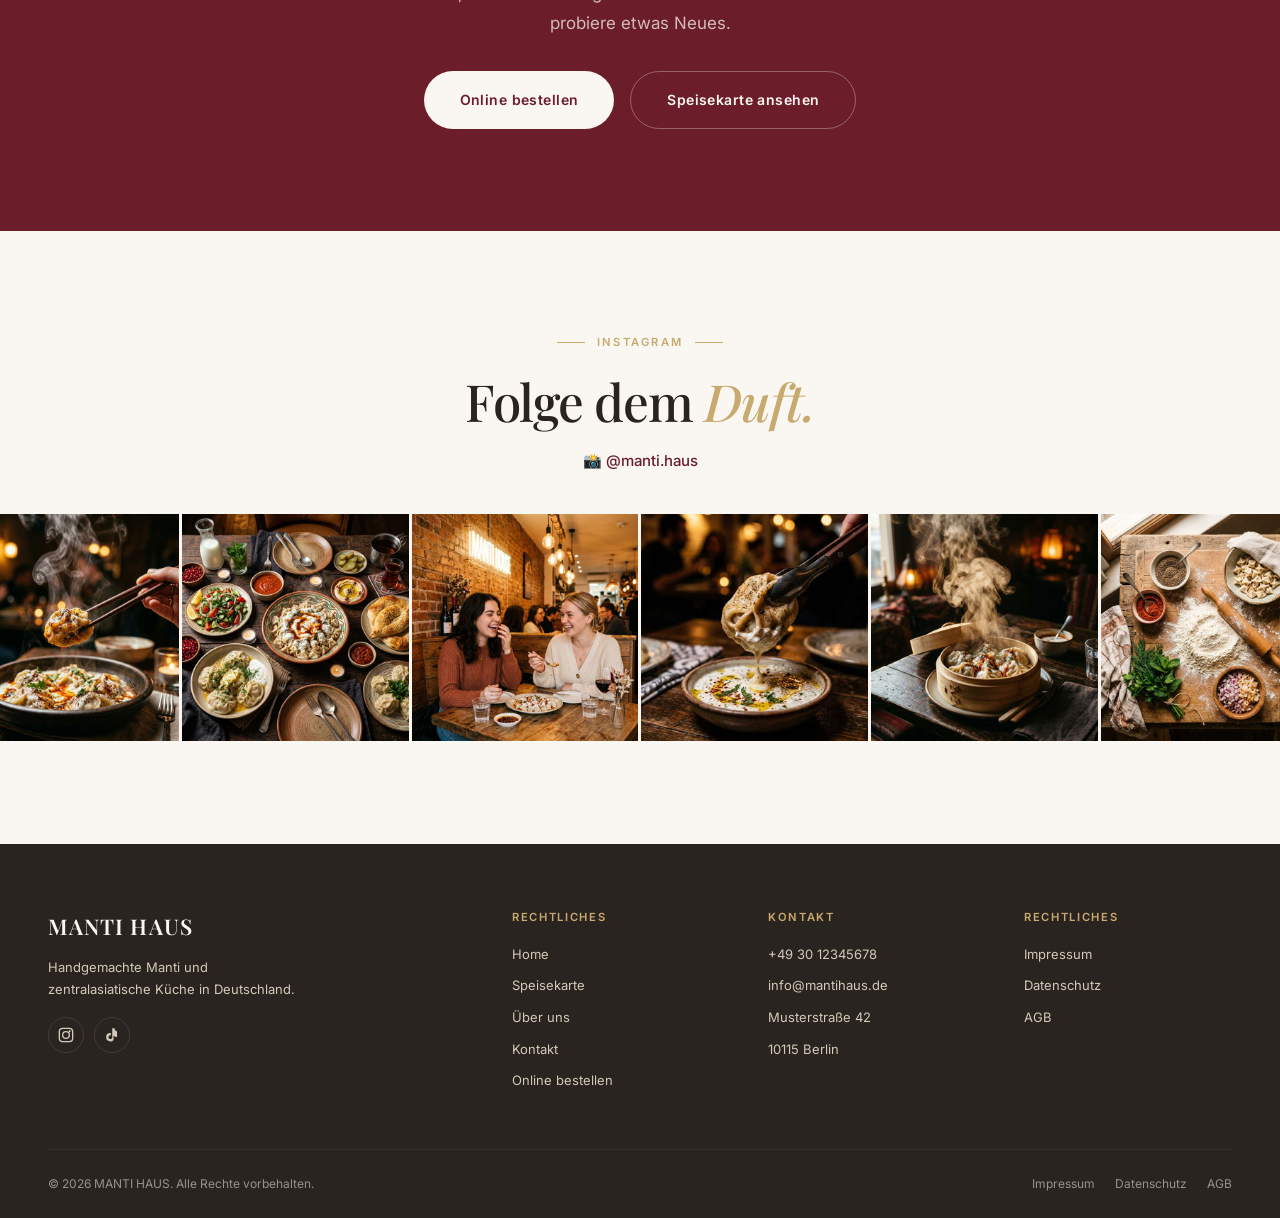
==== commit 5db8181f: "feat: complete Fibonacci home page redesign and fix reveal bug" ====
--- a/index.html
+++ b/index.html
@@ -43,9 +43,9 @@
   <!-- ====== WHAT IS MANTI ====== -->
   <section class="section" id="what-is-manti">
     <div class="container">
-      <div class="about-grid">
-        <div class="about-image reveal">
-          <img src="images/about_preparation.jpg" alt="Manti werden von Hand zubereitet — Teig, Füllung und Gewürze" loading="lazy">
+      <div class="phi-grid">
+        <div class="phi-grid__media reveal">
+          <img src="images/about_preparation.jpg" alt="Manti werden von Hand zubereitet" loading="lazy">
         </div>
         <div>
           <div class="section__label reveal" data-i18n="home.what.label">Entdecken</div>
@@ -55,9 +55,8 @@
             <p data-i18n="home.what.text2"><strong>Außen zarter Teig.</strong><br>
             <strong>Innen eine würzige Füllung.</strong><br>
             Frisch gedämpft und direkt serviert.</p>
-            <p>Ein Bissen und du verstehst, warum Manti in Zentralasien seit Generationen zum Alltag gehören.</p>
-          </div>
-          <div style="margin-top:2rem" class="reveal reveal-d3">
+          </div>
+          <div style="margin-top:var(--space-lg)" class="reveal reveal-d3">
             <a href="speisekarte.html" class="btn btn--dark" data-i18n="home.what.btn">Manti entdecken →</a>
           </div>
         </div>
@@ -65,14 +64,31 @@
     </div>
   </section>
 
-  <!-- ====== PHILOSOPHY / FEATURES ====== -->
-  <section class="section section--warm" id="philosophy">
-    <div class="container">
-      <div style="text-align:center; margin-bottom:3rem;">
+  <!-- ====== FEATURED MENU ====== -->
+  <section class="section section--warm" id="featured-menu">
+    <div class="container">
+      <div style="text-align:center; margin-bottom:var(--space-xl);">
+        <div class="section__label section__label--center reveal" data-i18n="home.featured.label">Speisekarte</div>
+        <h2 class="section__title reveal reveal-d1" style="text-align:center;" data-i18n="home.featured.title">Unsere <em>Favoriten.</em></h2>
+        <p class="section__subtitle reveal reveal-d2" style="margin:0 auto;" data-i18n="home.featured.subtitle">Handgemacht, frisch gedämpft und mit Liebe serviert.</p>
+      </div>
+      <div class="menu-grid" id="featured-grid">
+        <!-- Rendered by JS -->
+      </div>
+      <div style="text-align:center; margin-top:var(--space-lg);" class="reveal">
+        <a href="speisekarte.html" class="btn btn--dark btn--lg" data-i18n="home.featured.btn">Alle Gerichte ansehen →</a>
+      </div>
+    </div>
+  </section>
+
+  <!-- ====== PHILOSOPHY / WHY MANTI HAUS ====== -->
+  <section class="section" id="philosophy">
+    <div class="container">
+      <div style="text-align:center; margin-bottom:var(--space-xl);">
         <div class="section__label section__label--center reveal" data-i18n="home.phil.label">Unsere Philosophie</div>
         <h2 class="section__title reveal reveal-d1" style="text-align:center;" data-i18n="home.phil.title">Was uns <em>ausmacht.</em></h2>
       </div>
-      <div class="features-grid">
+      <div class="features-grid" style="gap: var(--space-xl);">
         <div class="feature-card reveal">
           <span class="feature-card__icon">✋</span>
           <h3 class="feature-card__title" data-i18n="phil.handmade.title">Handgemacht</h3>
@@ -98,9 +114,9 @@
   </section>
 
   <!-- ====== PROCESS ====== -->
-  <section class="section" id="process">
-    <div class="container">
-      <div style="text-align:center; margin-bottom:3rem;">
+  <section class="section section--warm" id="process">
+    <div class="container">
+      <div style="text-align:center; margin-bottom:var(--space-xl);">
         <div class="section__label section__label--center reveal" data-i18n="home.process.label">Unser Prozess</div>
         <h2 class="section__title reveal reveal-d1" style="text-align:center;" data-i18n="home.process.title">Vom Teig bis auf <em>den Teller.</em></h2>
         <p class="section__subtitle reveal reveal-d2" style="margin:0 auto;" data-i18n="home.process.subtitle">Jeder Schritt wird mit Sorgfalt und Hingabe ausgeführt.</p>
@@ -140,19 +156,28 @@
     </div>
   </section>
 
-  <!-- ====== FEATURED MENU ====== -->
-  <section class="section section--warm" id="featured-menu">
-    <div class="container">
-      <div style="text-align:center; margin-bottom:3rem;">
-        <div class="section__label section__label--center reveal" data-i18n="home.featured.label">Speisekarte</div>
-        <h2 class="section__title reveal reveal-d1" style="text-align:center;" data-i18n="home.featured.title">Unsere <em>Favoriten.</em></h2>
-        <p class="section__subtitle reveal reveal-d2" style="margin:0 auto;" data-i18n="home.featured.subtitle">Handgemacht, frisch gedämpft und mit Liebe serviert.</p>
-      </div>
-      <div class="menu-grid" id="featured-grid">
-        <!-- Rendered by JS -->
-      </div>
-      <div style="text-align:center; margin-top:2.5rem;" class="reveal">
-        <a href="speisekarte.html" class="btn btn--dark btn--lg" data-i18n="home.featured.btn">Alle Gerichte ansehen →</a>
+  <!-- ====== MANTI BOX ====== -->
+  <section class="section" id="manti-box">
+    <div class="container">
+      <div class="phi-grid phi-grid--reverse">
+        <div>
+          <div class="section__label reveal" data-i18n="nav.box">Manti Box</div>
+          <h2 class="section__title reveal reveal-d1">Deine Manti.<br><em>Wo du willst.</em></h2>
+          <div class="about-text reveal reveal-d2">
+            <p>Egal ob Büro, Park oder zu Hause. Unsere speziell entwickelten Manti-Boxen halten deine Dumplings frisch und warm.</p>
+            <ul style="margin-top:var(--space-md); padding-left:1rem; color:var(--text-secondary); line-height:1.8;">
+              <li>✓ Nachhaltige Verpackung</li>
+              <li>✓ Perfekt portioniert</li>
+              <li>✓ Auslaufschutz für Dips</li>
+            </ul>
+          </div>
+          <div style="margin-top:var(--space-lg)" class="reveal reveal-d3">
+            <a href="manti-box.html" class="btn btn--primary">Manti Box entdecken →</a>
+          </div>
+        </div>
+        <div class="phi-grid__media reveal">
+          <img src="images/manti_box_packaging.jpg" alt="Manti Box Takeaway Packaging" loading="lazy">
+        </div>
       </div>
     </div>
   </section>
@@ -173,8 +198,42 @@
         </div>
         <div class="story-section__divider"></div>
         <p class="story-section__quote" data-i18n="home.story.quote">"Gutes Essen verbindet — über alle Grenzen hinweg."</p>
-        <div style="margin-top:2rem;">
+        <div style="margin-top:var(--space-md);">
           <a href="ueber-uns.html" class="btn btn--outline" data-i18n="home.story.btn">Mehr erfahren →</a>
+        </div>
+      </div>
+    </div>
+  </section>
+
+  <!-- ====== FRANCHISE CTA ====== -->
+  <section class="section section--warm" id="franchise-cta">
+    <div class="container">
+      <div style="background:var(--cream-light); padding:var(--space-2xl) var(--space-xl); border-radius:var(--radius-xl); text-align:center; box-shadow:var(--shadow-md);" class="reveal">
+        <div class="section__label section__label--center" style="color:var(--gold);" data-i18n="nav.franchise">Franchise</div>
+        <h2 class="section__title">Werde Teil von <em>Manti Haus.</em></h2>
+        <p style="color:var(--text-secondary); max-width:600px; margin:0 auto var(--space-lg);">Du liebst gutes Essen und suchst nach einem modernen, zukunftssicheren Gastro-Konzept? Starte deine eigene Manti Haus Filiale.</p>
+        <a href="franchise.html" class="btn btn--dark btn--lg">Franchise-Broschüre anfordern</a>
+      </div>
+    </div>
+  </section>
+
+  <!-- ====== LOCATION / CONTACT ====== -->
+  <section class="section section--dark" id="location">
+    <div class="container">
+      <div class="phi-grid">
+        <div class="reveal">
+          <div class="section__label" style="color:var(--gold-light);" data-i18n="nav.contact">Kontakt</div>
+          <h2 class="section__title" style="color:var(--cream);">Komm <em>vorbei.</em></h2>
+          <div style="color:var(--beige); line-height:1.8; margin-bottom:var(--space-lg);">
+            <p><strong>MANTI HAUS Heilbronn</strong></p>
+            <p>Sülmerstraße 42<br>74072 Heilbronn</p>
+            <p style="margin-top:var(--space-sm);"><strong>Öffnungszeiten:</strong><br>Montag - Sonntag: 11:00 - 22:00 Uhr</p>
+          </div>
+          <a href="kontakt.html" class="btn btn--outline">Anfahrt planen</a>
+        </div>
+        <div class="phi-grid__media reveal" style="background:#3D3530; height:300px; display:flex; align-items:center; justify-content:center; border-radius:var(--radius-lg);">
+          <!-- Map Placeholder -->
+          <span style="color:var(--beige); opacity:0.5;">[ Google Maps Integration ]</span>
         </div>
       </div>
     </div>
@@ -228,6 +287,7 @@
       const nav = document.getElementById('nav');
       const hero = document.getElementById('hero');
       function updateHeroNav() {
+        if (!hero || !nav) return;
         if (window.scrollY < hero.offsetHeight - 100) {
           nav.style.background = 'transparent';
           nav.style.borderBottomColor = 'transparent';
@@ -250,6 +310,7 @@
       // Steam
       const steam = document.getElementById('hero-steam');
       function createSteam() {
+        if (!steam) return;
         const p = document.createElement('div');
         p.className = 'steam-particle';
         const size = Math.random() * 28 + 12;
@@ -264,25 +325,33 @@
       }
       for (let i = 0; i < 6; i++) createSteam();
       setInterval(() => {
-        if (hero.getBoundingClientRect().bottom > 0) createSteam();
+        if (hero && hero.getBoundingClientRect().bottom > 0) createSteam();
       }, 700);
 
       // Featured products
-      const grid = document.getElementById('featured-grid');
-      getFeaturedProducts().forEach(product => {
-        grid.innerHTML += renderProductCard(product);
-      });
-
-      // Click cards to open modal
-      grid.addEventListener('click', e => {
-        const card = e.target.closest('.card');
-        const btn = e.target.closest('.card__btn');
-        if (btn) return; // Let the add-to-cart handler work
-        if (card) openProductModal(card.dataset.id);
-      });
-
-      initRevealAnimations();
-      updateDOMTranslations(); // Ensure translated text is populated
+      try {
+        const grid = document.getElementById('featured-grid');
+        if (grid) {
+          getFeaturedProducts().forEach(product => {
+            grid.innerHTML += renderProductCard(product);
+          });
+          
+          grid.addEventListener('click', e => {
+            const card = e.target.closest('.card');
+            const btn = e.target.closest('.card__btn');
+            if (btn) return; // Let the add-to-cart handler work
+            if (card && window.openProductModal) window.openProductModal(card.dataset.id);
+          });
+        }
+      } catch (err) {
+        console.error("Failed to render featured products:", err);
+      }
+
+      try {
+        updateDOMTranslations(); // Ensure translated text is populated
+      } catch (err) {
+        console.error("Translation failed:", err);
+      }
     });
   </script>
 
--- a/styles/main.css
+++ b/styles/main.css
@@ -45,6 +45,15 @@
   --nav-height: 76px;
   --container: 1280px;
   --container-narrow: 880px;
+
+  /* Fibonacci Spacing Rhythm */
+  --space-xs: 8px;
+  --space-sm: 13px;
+  --space-md: 21px;
+  --space-lg: 34px;
+  --space-xl: 55px;
+  --space-2xl: 89px;
+  --space-3xl: 144px;
 }
 
 /* ─── Reset ─── */
@@ -88,10 +97,25 @@
 .section--dark .section__subtitle { color:var(--beige); }
 
 /* ─── Reveal ─── */
-.reveal { opacity:0; transform:translateY(32px); transition:opacity .7s var(--ease-out),transform .7s var(--ease-out); }
-.reveal.revealed { opacity:1; transform:translateY(0); }
+.js-enabled .reveal { opacity:0; transform:translateY(32px); transition:opacity .7s var(--ease-out),transform .7s var(--ease-out); }
+.js-enabled .reveal.revealed { opacity:1; transform:translateY(0); }
 .reveal-d1 { transition-delay:.1s } .reveal-d2 { transition-delay:.2s }
 .reveal-d3 { transition-delay:.3s } .reveal-d4 { transition-delay:.4s }
+
+/* ─── Fibonacci Grid ─── */
+.phi-grid {
+  display: grid;
+  grid-template-columns: 1fr;
+  gap: var(--space-xl);
+  align-items: center;
+}
+@media (min-width: 900px) {
+  .phi-grid { grid-template-columns: 61.8% 1fr; gap: var(--space-2xl); }
+  .phi-grid--reverse { grid-template-columns: 1fr 61.8%; }
+}
+.phi-grid__media img {
+  width: 100%; height: auto; border-radius: var(--radius-lg); object-fit: cover;
+}
 
 /* ─── Buttons ─── */
 .btn {
